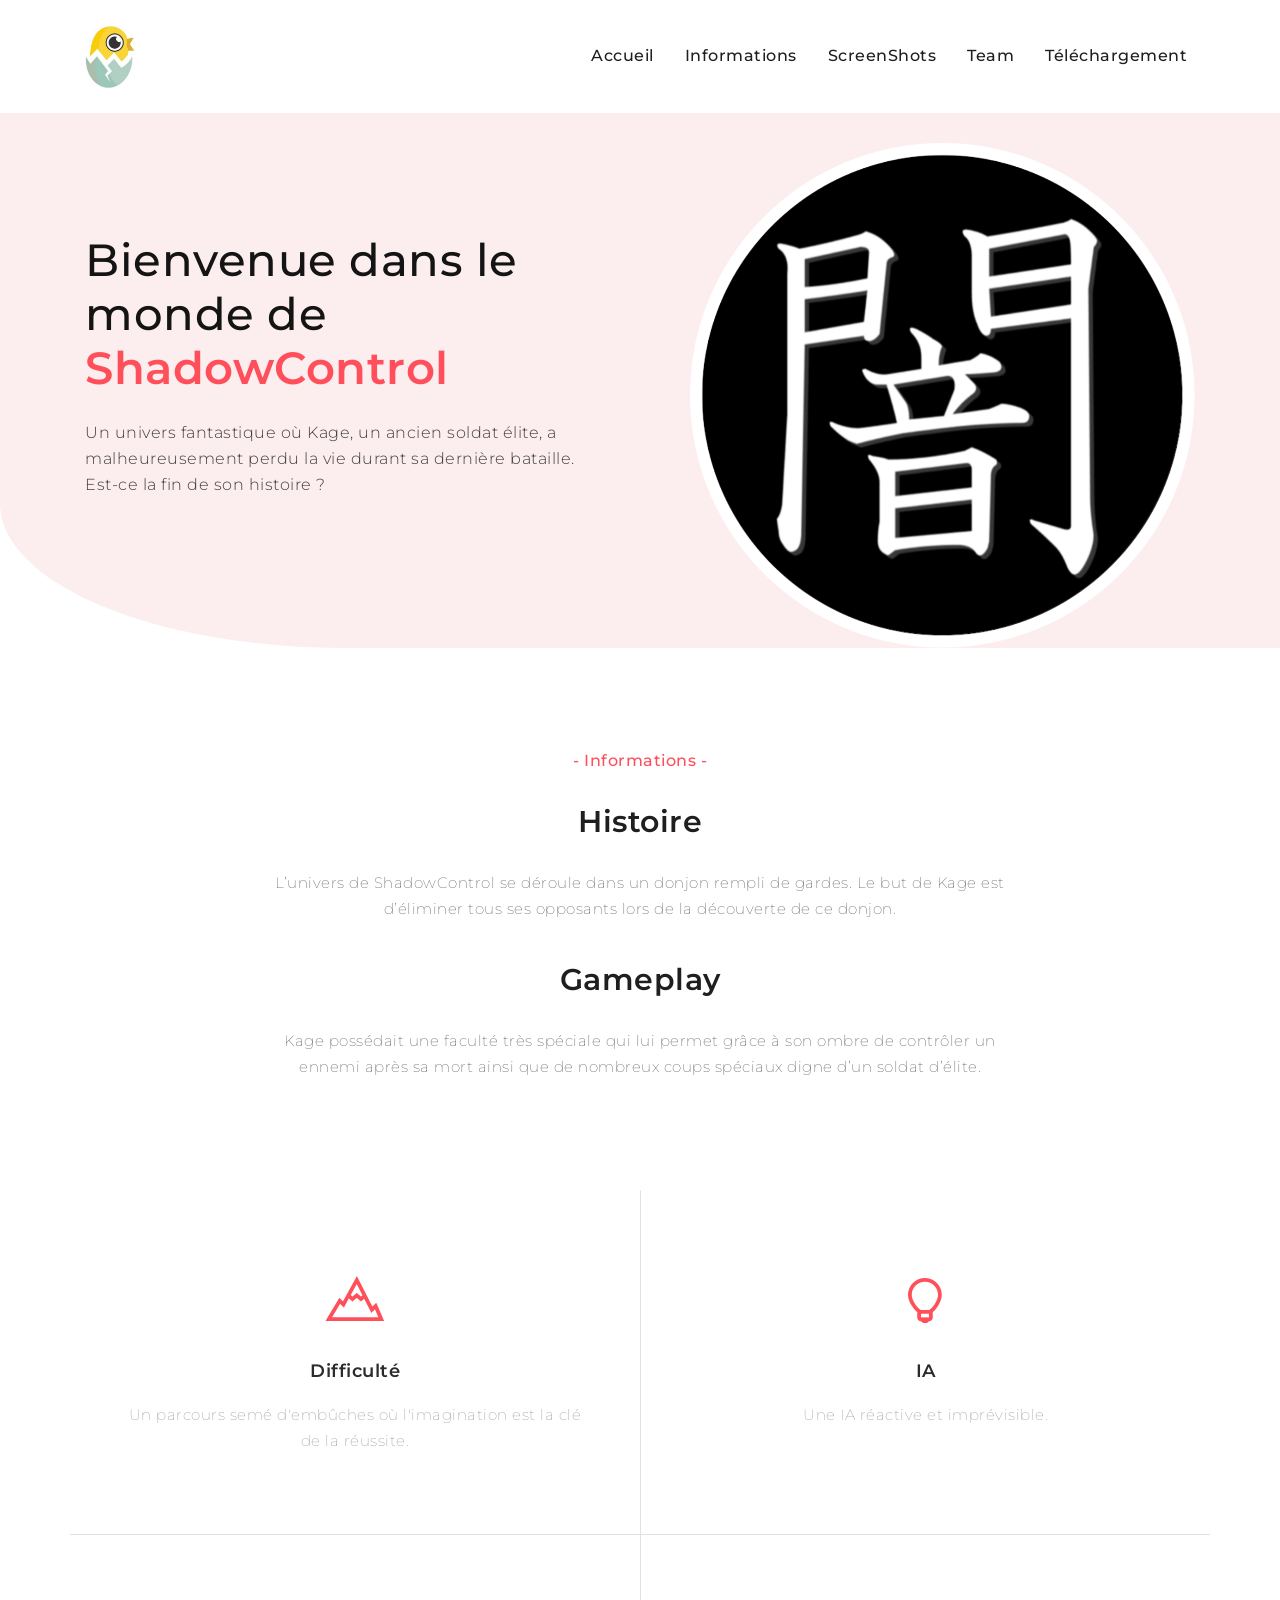
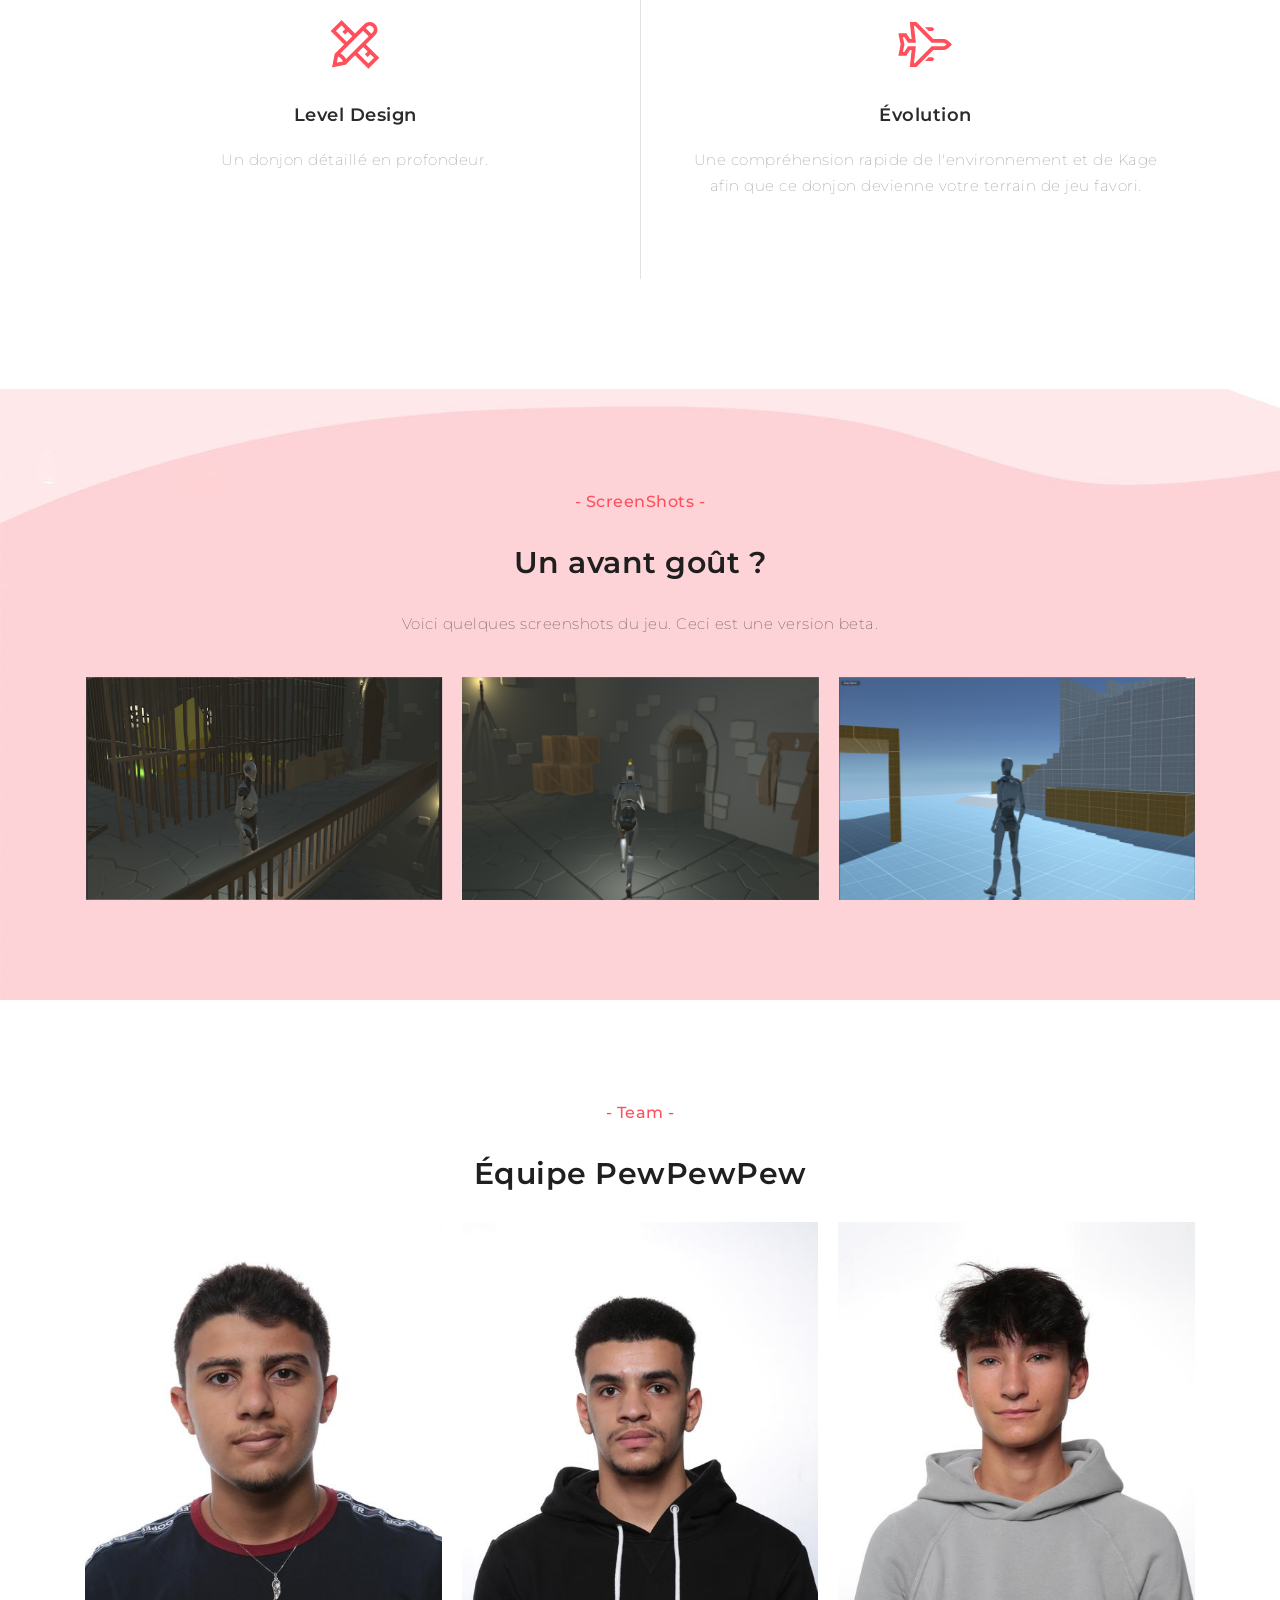
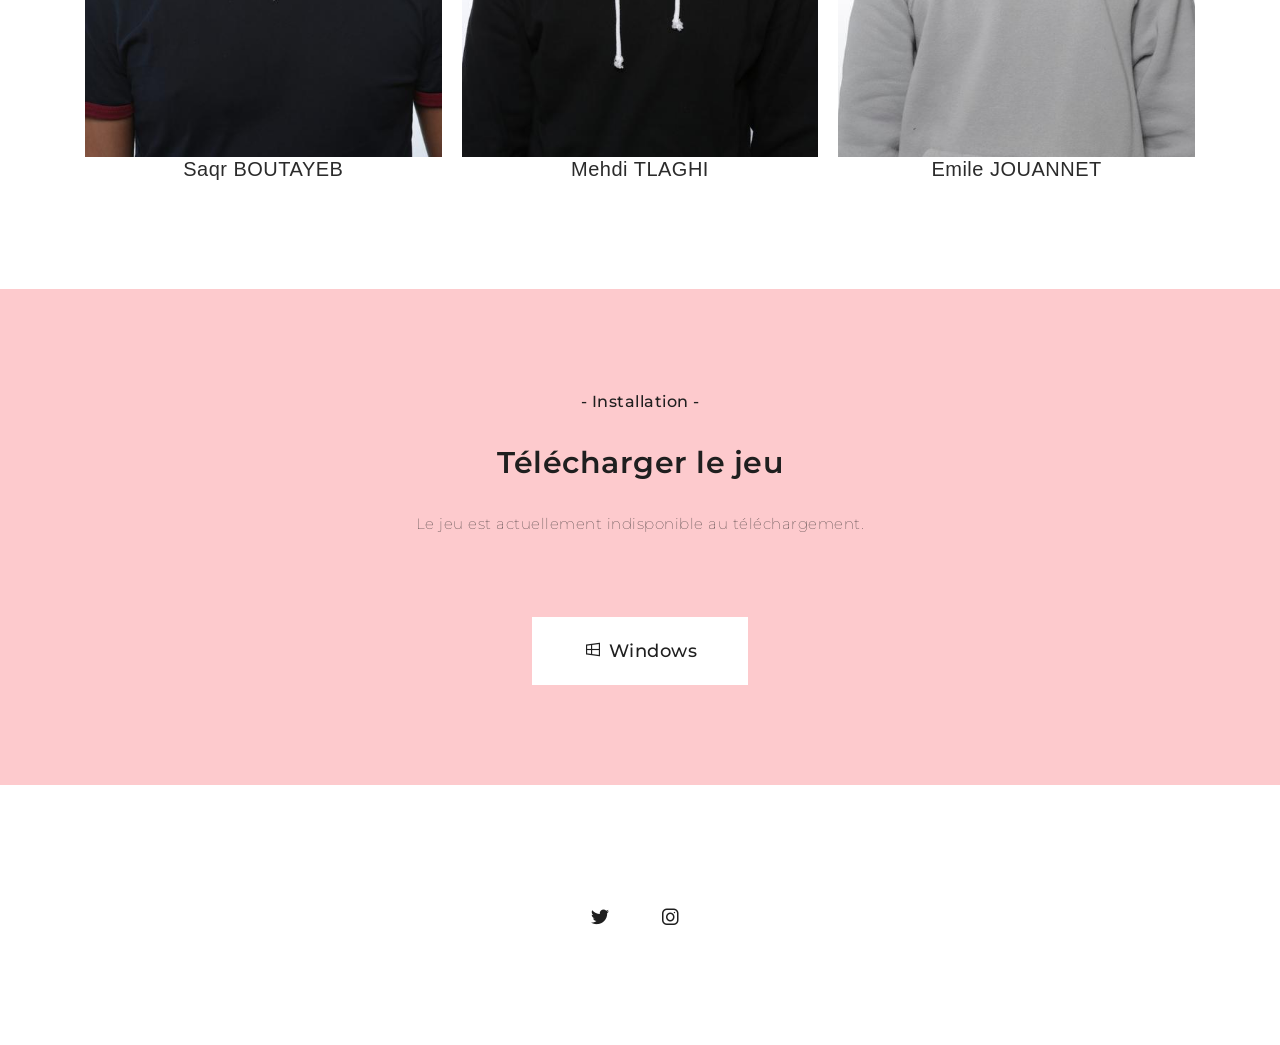
==== index.html @ 3d2002f4 "website" ====
<!DOCTYPE html>
<html lang="en">
<head>
    <!-- Meta Tags -->
    <meta charset="utf-8">
    <meta content="width=device-width, initial-scale=1, shrink-to-fit=no" name="viewport">
    <!-- Author -->
    <meta name="author" content="SM">
    <!-- description -->
    <meta name="description" content="ShadowControl">
    <!-- keywords -->
    <meta name="keywords" content="ShadowControl">
    <!-- Page Title -->
    <title>ShadowControl</title>
    <!-- Favicon -->
    <link rel="icon" href="vapp-landing/img/favicon.ico">
    <!--css links-->
    <link rel="stylesheet" href="vendor/css/bundle.min.css">
    <link rel="stylesheet" href="vendor/css/wow.css">
    <link rel="stylesheet" href="vendor/css/owl.carousel.min.css">
    <link rel="stylesheet" href="vapp-landing/css/line-awesome.min.css">
    <link rel="stylesheet" href="vapp-landing/css/style.css">
</head>
<body data-spy="scroll" data-target=".navbar" data-offset="90">

<!--loader sec start-->
<div class="loader">
    <div class="box">
        <div class="loader-07"></div>
    </div>
</div>
<!--loader sec end-->


<!--header sec start-->
<header class="head-sec">
    <div class="container">
    <div class="top-navigation">
        <nav class="navbar navbar-expand-lg nav-up">
            <a class="navbar-brand"><img src="vapp-landing/img/logo.png" width="50" height="60" alt="logo"/></a>

            <div class="collapse navbar-collapse d-none d-lg-block" id="navbarNav">
                <ul class="navbar-nav horizontal-nav ml-auto">
                    <li class="nav-item">
                        <a class="nav-link scroll" href="#banner-sec">Accueil</a>
                    </li>
                    <li class="nav-item">
                        <a class="nav-link scroll" href="#services-sec">Informations</a>
                    </li>
                    <li class="nav-item">
                        <a class="nav-link scroll" href="#app-clips">ScreenShots</a>
                    </li>
                    <li class="nav-item">
                        <a class="nav-link scroll" href="#app-team">Team</a>
                    </li>
                    <li class="nav-item">
                        <a class="nav-link scroll" href="#get-app-sec">Téléchargement</a>
                    </li>
                </ul>
            </div>

            <div class="navigation-toggle ml-auto d-block d-lg-none">
                <ul class="slider-social toggle-btn" id="toggle-btn">
                    <li class="animated-wrap">
                        <a class="animated-element" href="javascript:void(0);">
                            <span></span>
                            <span></span>
                            <span></span>
                        </a>
                    </li>
                </ul>
            </div>
        </nav>

    </div>
    <div class="broad">
        <div class="close-nav">
            <i class="las la-times"></i>
        </div>
        <nav class="navbar navbar-light">

            <ul class="navbar-nav">
                <li class="nav-item">
                    <a class="nav-link scroll" href="#banner-sec"><i class="las la-angle-double-right"></i> Accueil</a>
                </li>
                <li class="nav-item">
                    <a class="nav-link scroll" href="#services-sec"><i class="las la-angle-double-right"></i> Informations</a>
                </li>
                <li class="nav-item">
                    <a class="nav-link scroll" href="#app-clips"><i class="las la-angle-double-right"></i> ScreenShots</a>
                </li>
                <li class="nav-item">
                    <a class="nav-link scroll" href="#app-team"><i class="las la-angle-double-right"></i> Team</a>
                </li>
                <li class="nav-item">
                    <a class="nav-link scroll" href="#get-app-sec"><i class="las la-angle-double-right"></i> Téléchargement</a>
                </li>
            </ul>
        </nav>
    </div>
    </div>
</header>
<!--header sec end-->

<!--Banner sec Start-->
<section class="banner-sec" id="banner-sec">
    <div class="container">
        <div class="row no-gutters">
            <div class="col-12 col-lg-6 banner-details text-center text-lg-left">
                <div class="banner-inner-content">
                    <h4 class="banner-heading">Bienvenue dans le monde de <span>ShadowControl</span></h4>
                    <p class="banner-text">Un univers fantastique où Kage, un ancien soldat élite, a malheureusement perdu la vie durant sa dernière bataille. Est-ce la fin de son histoire ? </p>
                    <!-- <a href="#" class="btn banner-btn">Learn</a> -->
                </div>
            </div>
            <div class="col-12 col-lg-6 banner-img">
                <img src="vapp-landing/img/slider-img1.jpg">
            </div>
        </div>
    </div>
</section>
<!--Banner sec end-->

<!--Services content start-->
<div id="services-sec" class="services-sec">
    <div class="container">
        <div class="row services-details text-center">
            <div class="col-12 col-md-10 col-lg-8 offset-md-1 offset-lg-2" >
                <p class="sub-heading text-center">- Informations -</p>
                <h3 class="heading text-center">Histoire</h3>
                <p class="detail-text text-center">L’univers de ShadowControl se déroule dans un donjon rempli de gardes. Le but de Kage est d’éliminer tous ses opposants lors de la découverte de ce donjon.</p>
                <h3 class="heading text-center">Gameplay</h3>
                <p class="detail-text text-center">Kage possédait une faculté très spéciale qui lui permet grâce à son ombre de contrôler un ennemi après sa mort ainsi que de nombreux coups spéciaux digne d’un soldat d’élite.</p>
            </div>
        </div>
        <div class="row our-services">
            <div class="col-12 col-md-6 s-cards">
                <div class="service-card text-center wow fadeInLeft" data-wow-duration="1s">
                        <div class="image-holder">
                            <i class="las la-mountain"></i>
                        </div>
                        <h3 class="service-card-heading">Difficulté</h3>
                        <p class="service-card-detail">
                            Un parcours semé d'embûches où l'imagination est la clé de la réussite.
                        </p>
                    </a>
                </div>

            </div>
            <div class="col-12 col-md-6 s-cards">
                <div class="service-card text-center wow fadeInRight" data-wow-duration="1s">
                        <div class="image-holder">
                            <i class="las la-lightbulb"></i>
                        </div>
                        <h3 class="service-card-heading">IA</h3>
                        <p class="service-card-detail">
                            Une IA réactive et imprévisible.
                        </p>
                    </a>
                </div>
            </div>
            <div class="col-12 col-md-6 s-cards">
                <div class="service-card text-center wow fadeInLeft" data-wow-duration="1s">
                        <div class="image-holder">
                            <i class="las la-pencil-ruler"></i>
                        </div>
                        <h3 class="service-card-heading">Level Design</h3>
                        <p class="service-card-detail">
                            Un donjon détaillé en profondeur. 
                        </p>
                    </a>
                </div>
            </div>
            <div class="col-12 col-md-6 s-cards">
                <div class="service-card text-center wow fadeInRight" data-wow-duration="1s">
                        <div class="image-holder">
                            <i class="las la-fighter-jet"></i>
                        </div>
                        <h3 class="service-card-heading">Évolution</h3>
                        <p class="service-card-detail">
                            Une compréhension rapide de l'environnement et de Kage afin que ce donjon devienne votre terrain de jeu favori.
                        </p>
                    </a>
                </div>
            </div>
        </div>
    </div>
</div>
<!--Services content end-->

<!--Screen content end-->
<section class="app-clips" id="app-clips" style="background: url('vapp-landing/img/img2.jpg')">
    <div class="container">
        <div class="row">
            <div class="col-12 col-md-10 col-lg-8 offset-md-1 offset-lg-2 app-clips-details" >
                <p class="sub-heading text-center">- ScreenShots -</p>
                <h3 class="heading text-center">Un avant goût ?</h3>
                <p class="detail-text text-center">Voici quelques screenshots du jeu. Ceci est une version beta.</p>
            </div>
        </div>
        <div class="app-clips-slider owl-carousel owl-theme">
            <div class="item">
                <img src="vapp-landing/img/screenshot01.png" height="100px" width="42px">
            </div>
            <div class="item">
                <img src="vapp-landing/img/screenshot02.png">
            </div>
            <div class="item">
                <img src="vapp-landing/img/screenshot03.png">
            </div>
            <div class="item">
                <img src="vapp-landing/img/screenshot04.png">
            </div>
            <div class="item">
                <img src="vapp-landing/img/screenshot05.png">
            </div>
            <div class="item">
                <img src="vapp-landing/img/screenshot06.png">
            </div>
        </div>
    </div>
</section>
<!--Screen content end-->

<!--Screen content end-->
<section class="app-clips" id="app-team">
    <div class="overlay"></div>
    <div class="container">
        <div class="row">
            <div class="col-12 col-md-10 col-lg-8 offset-md-1 offset-lg-2 app-clips-details" >
                <p class="sub-heading text-center">- Team -</p>
                <h3 class="heading text-center">Équipe PewPewPew</h3>
                <!-- <p class="detail-text text-center">Lorem ipsum dolor sit amet, consectetur adipiscing elit. Ut posuere nisi est, sed ullamcorper nibh volutpat at. In rutrum, metus ut posuere gravida, tellus lacus faucibus lectus, sed cursused eros ligula non odio. Suspendisse volutpat sagittis sapien. Curabitur quis malesuada ipsum.</p> -->
            </div>
        </div>
        <div class="app-clips-slider-team owl-carousel owl-theme">
            <div class="item">
                <img src="vapp-landing/img/screen1.jpg">
                <h5 class="heading text-center">Saqr BOUTAYEB</h5>
            </div>
            <div class="item">
                <img src="vapp-landing/img/screen2.jpg">
                <h5 class="heading text-center">Mehdi TLAGHI</h5>
            </div>
            <div class="item">
                <img src="vapp-landing/img/screen3.jpg">
                <h5 class="heading text-center">Emile JOUANNET</h5>
            </div>
            <div class="item">
                <img src="vapp-landing/img/screen4.jpg">
                <h5 class="heading text-center">Ilies BOUHADDOU</h5>
            </div>
        </div>
    </div>
</section>
<!--Screen content end-->


<!--Get App Banner Start-->
<section id="get-app-sec" class="get-app-sec">
    <div class="overlay"></div>
    <div class="container">
        <div class="row">
            <div class="col-12 col-md-10 col-lg-8 offset-md-1 offset-lg-2 get-app-details text-center" >
                <p class="sub-heading text-center">- Installation -</p>
                <h3 class="heading text-center">Télécharger le jeu</h3>
                <p class="detail-text text-center">Le jeu est actuellement indisponible au téléchargement.</p>
                <a href="#" class="get-app-btn"><i class="lab la-windows"></i>Windows</a>
            </div>
        </div>
    </div>
</section>
<!---Get App Banner Start End-->

<!--footer sec start-->
<footer class="footer-sec" id="footer-sec">
    <div class="container">
        <div class="row">
            <div class="col-12 d-flex justify-content-center">
                <div class="footer-icons d-flex">
                    <!-- <a href="javascript:void(0)" class="wow fadeInUp"><i class="lab la-facebook-f"></i> </a> -->
                    <a href="https://twitter.com/ContolShadow" class="wow fadeInDown"><i class="lab la-twitter"></i> </a>
                    <!-- <a href="javascript:void(0)" class="wow fadeInUp"><i class="lab la-google"></i> </a> -->
                    <!-- <a href="javascript:void(0)" class="wow fadeInDown"><i class="lab la-linkedin-in"></i> </a> -->
                    <a href="https://instagram.com/shadow__control?igshid=YmMyMTA2M2Y=" class="wow fadeInUp"><i class="lab la-instagram"></i> </a>
                    <!-- <a href="javascript:void(0)" class="wow fadeInDown"><i class="las la-envelope"></i> </a> -->
                </div>
            </div>
        </div>
    </div>
</footer>
<!--footer sec end-->


<script src="vendor/js/bundle.min.js"></script>
<script src="vendor/js/owl.carousel.min.js"></script>
<script src="vendor/js/wow.min.js"></script>
<script src="vendor/js/parallaxie.min.js"></script>
<!--counter js links-->
<script src="vapp-landing/js/script.js"></script>
</body>
</html>
---- vapp-landing/css/line-awesome.min.css ----
.la,.lab,.lad,.lal,.lar,.las{-moz-osx-font-smoothing:grayscale;-webkit-font-smoothing:antialiased;display:inline-block;font-style:normal;font-variant:normal;text-rendering:auto;line-height:1}.la-lg{font-size:1.33333em;line-height:.75em;vertical-align:-.0667em}.la-xs{font-size:.75em}.la-sm{font-size:.875em}.la-1x{font-size:1em}.la-2x{font-size:2em}.la-3x{font-size:3em}.la-4x{font-size:4em}.la-5x{font-size:5em}.la-6x{font-size:6em}.la-7x{font-size:7em}.la-8x{font-size:8em}.la-9x{font-size:9em}.la-10x{font-size:10em}.la-fw{text-align:center;width:1.25em}.la-ul{list-style-type:none;margin-left:2.5em;padding-left:0}.la-ul>li{position:relative}.la-li{left:-2em;position:absolute;text-align:center;width:2em;line-height:inherit}.la-border{border:solid .08em #eee;border-radius:.1em;padding:.2em .25em .15em}.la-pull-left{float:left}.la-pull-right{float:right}.la.la-pull-left,.lab.la-pull-left,.lal.la-pull-left,.lar.la-pull-left,.las.la-pull-left{margin-right:.3em}.la.la-pull-right,.lab.la-pull-right,.lal.la-pull-right,.lar.la-pull-right,.las.la-pull-right{margin-left:.3em}.la-spin{-webkit-animation:la-spin 2s infinite linear;animation:la-spin 2s infinite linear}.la-pulse{-webkit-animation:la-spin 1s infinite steps(8);animation:la-spin 1s infinite steps(8)}@-webkit-keyframes la-spin{0%{-webkit-transform:rotate(0);transform:rotate(0)}100%{-webkit-transform:rotate(360deg);transform:rotate(360deg)}}@keyframes la-spin{0%{-webkit-transform:rotate(0);transform:rotate(0)}100%{-webkit-transform:rotate(360deg);transform:rotate(360deg)}}.la-rotate-90{-webkit-transform:rotate(90deg);transform:rotate(90deg)}.la-rotate-180{-webkit-transform:rotate(180deg);transform:rotate(180deg)}.la-rotate-270{-webkit-transform:rotate(270deg);transform:rotate(270deg)}.la-flip-horizontal{-webkit-transform:scale(-1,1);transform:scale(-1,1)}.la-flip-vertical{-webkit-transform:scale(1,-1);transform:scale(1,-1)}.la-flip-both,.la-flip-horizontal.la-flip-vertical{-webkit-transform:scale(-1,-1);transform:scale(-1,-1)}:root .la-flip-both,:root .la-flip-horizontal,:root .la-flip-vertical,:root .la-rotate-180,:root .la-rotate-270,:root .la-rotate-90{-webkit-filter:none;filter:none}.la-stack{display:inline-block;height:2em;line-height:2em;position:relative;vertical-align:middle;width:2.5em}.la-stack-1x,.la-stack-2x{left:0;position:absolute;text-align:center;width:100%}.la-stack-1x{line-height:inherit}.la-stack-2x{font-size:2em}.la-inverse{color:#fff}.la-500px:before{content:"\f26e"}.la-accessible-icon:before{content:"\f368"}.la-accusoft:before{content:"\f369"}.la-acquisitions-incorporated:before{content:"\f6af"}.la-ad:before{content:"\f641"}.la-address-book:before{content:"\f2b9"}.la-address-card:before{content:"\f2bb"}.la-adjust:before{content:"\f042"}.la-adn:before{content:"\f170"}.la-adobe:before{content:"\f778"}.la-adversal:before{content:"\f36a"}.la-affiliatetheme:before{content:"\f36b"}.la-air-freshener:before{content:"\f5d0"}.la-airbnb:before{content:"\f834"}.la-algolia:before{content:"\f36c"}.la-align-center:before{content:"\f037"}.la-align-justify:before{content:"\f039"}.la-align-left:before{content:"\f036"}.la-align-right:before{content:"\f038"}.la-alipay:before{content:"\f642"}.la-allergies:before{content:"\f461"}.la-amazon:before{content:"\f270"}.la-amazon-pay:before{content:"\f42c"}.la-ambulance:before{content:"\f0f9"}.la-american-sign-language-interpreting:before{content:"\f2a3"}.la-amilia:before{content:"\f36d"}.la-anchor:before{content:"\f13d"}.la-android:before{content:"\f17b"}.la-angellist:before{content:"\f209"}.la-angle-double-down:before{content:"\f103"}.la-angle-double-left:before{content:"\f100"}.la-angle-double-right:before{content:"\f101"}.la-angle-double-up:before{content:"\f102"}.la-angle-down:before{content:"\f107"}.la-angle-left:before{content:"\f104"}.la-angle-right:before{content:"\f105"}.la-angle-up:before{content:"\f106"}.la-angry:before{content:"\f556"}.la-angrycreative:before{content:"\f36e"}.la-angular:before{content:"\f420"}.la-ankh:before{content:"\f644"}.la-app-store:before{content:"\f36f"}.la-app-store-ios:before{content:"\f370"}.la-apper:before{content:"\f371"}.la-apple:before{content:"\f179"}.la-apple-alt:before{content:"\f5d1"}.la-apple-pay:before{content:"\f415"}.la-archive:before{content:"\f187"}.la-archway:before{content:"\f557"}.la-arrow-alt-circle-down:before{content:"\f358"}.la-arrow-alt-circle-left:before{content:"\f359"}.la-arrow-alt-circle-right:before{content:"\f35a"}.la-arrow-alt-circle-up:before{content:"\f35b"}.la-arrow-circle-down:before{content:"\f0ab"}.la-arrow-circle-left:before{content:"\f0a8"}.la-arrow-circle-right:before{content:"\f0a9"}.la-arrow-circle-up:before{content:"\f0aa"}.la-arrow-down:before{content:"\f063"}.la-arrow-left:before{content:"\f060"}.la-arrow-right:before{content:"\f061"}.la-arrow-up:before{content:"\f062"}.la-arrows-alt:before{content:"\f0b2"}.la-arrows-alt-h:before{content:"\f337"}.la-arrows-alt-v:before{content:"\f338"}.la-artstation:before{content:"\f77a"}.la-assistive-listening-systems:before{content:"\f2a2"}.la-asterisk:before{content:"\f069"}.la-asymmetrik:before{content:"\f372"}.la-at:before{content:"\f1fa"}.la-atlas:before{content:"\f558"}.la-atlassian:before{content:"\f77b"}.la-atom:before{content:"\f5d2"}.la-audible:before{content:"\f373"}.la-audio-description:before{content:"\f29e"}.la-autoprefixer:before{content:"\f41c"}.la-avianex:before{content:"\f374"}.la-aviato:before{content:"\f421"}.la-award:before{content:"\f559"}.la-aws:before{content:"\f375"}.la-baby:before{content:"\f77c"}.la-baby-carriage:before{content:"\f77d"}.la-backspace:before{content:"\f55a"}.la-backward:before{content:"\f04a"}.la-bacon:before{content:"\f7e5"}.la-balance-scale:before{content:"\f24e"}.la-balance-scale-left:before{content:"\f515"}.la-balance-scale-right:before{content:"\f516"}.la-ban:before{content:"\f05e"}.la-band-aid:before{content:"\f462"}.la-bandcamp:before{content:"\f2d5"}.la-barcode:before{content:"\f02a"}.la-bars:before{content:"\f0c9"}.la-baseball-ball:before{content:"\f433"}.la-basketball-ball:before{content:"\f434"}.la-bath:before{content:"\f2cd"}.la-battery-empty:before{content:"\f244"}.la-battery-full:before{content:"\f240"}.la-battery-half:before{content:"\f242"}.la-battery-quarter:before{content:"\f243"}.la-battery-three-quarters:before{content:"\f241"}.la-battle-net:before{content:"\f835"}.la-bed:before{content:"\f236"}.la-beer:before{content:"\f0fc"}.la-behance:before{content:"\f1b4"}.la-behance-square:before{content:"\f1b5"}.la-bell:before{content:"\f0f3"}.la-bell-slash:before{content:"\f1f6"}.la-bezier-curve:before{content:"\f55b"}.la-bible:before{content:"\f647"}.la-bicycle:before{content:"\f206"}.la-biking:before{content:"\f84a"}.la-bimobject:before{content:"\f378"}.la-binoculars:before{content:"\f1e5"}.la-biohazard:before{content:"\f780"}.la-birthday-cake:before{content:"\f1fd"}.la-bitbucket:before{content:"\f171"}.la-bitcoin:before{content:"\f379"}.la-bity:before{content:"\f37a"}.la-black-tie:before{content:"\f27e"}.la-blackberry:before{content:"\f37b"}.la-blender:before{content:"\f517"}.la-blender-phone:before{content:"\f6b6"}.la-blind:before{content:"\f29d"}.la-blog:before{content:"\f781"}.la-blogger:before{content:"\f37c"}.la-blogger-b:before{content:"\f37d"}.la-bluetooth:before{content:"\f293"}.la-bluetooth-b:before{content:"\f294"}.la-bold:before{content:"\f032"}.la-bolt:before{content:"\f0e7"}.la-bomb:before{content:"\f1e2"}.la-bone:before{content:"\f5d7"}.la-bong:before{content:"\f55c"}.la-book:before{content:"\f02d"}.la-book-dead:before{content:"\f6b7"}.la-book-medical:before{content:"\f7e6"}.la-book-open:before{content:"\f518"}.la-book-reader:before{content:"\f5da"}.la-bookmark:before{content:"\f02e"}.la-bootstrap:before{content:"\f836"}.la-border-all:before{content:"\f84c"}.la-border-none:before{content:"\f850"}.la-border-style:before{content:"\f853"}.la-bowling-ball:before{content:"\f436"}.la-box:before{content:"\f466"}.la-box-open:before{content:"\f49e"}.la-boxes:before{content:"\f468"}.la-braille:before{content:"\f2a1"}.la-brain:before{content:"\f5dc"}.la-bread-slice:before{content:"\f7ec"}.la-briefcase:before{content:"\f0b1"}.la-briefcase-medical:before{content:"\f469"}.la-broadcast-tower:before{content:"\f519"}.la-broom:before{content:"\f51a"}.la-brush:before{content:"\f55d"}.la-btc:before{content:"\f15a"}.la-buffer:before{content:"\f837"}.la-bug:before{content:"\f188"}.la-building:before{content:"\f1ad"}.la-bullhorn:before{content:"\f0a1"}.la-bullseye:before{content:"\f140"}.la-burn:before{content:"\f46a"}.la-buromobelexperte:before{content:"\f37f"}.la-bus:before{content:"\f207"}.la-bus-alt:before{content:"\f55e"}.la-business-time:before{content:"\f64a"}.la-buy-n-large:before{content:"\f8a6"}.la-buysellads:before{content:"\f20d"}.la-calculator:before{content:"\f1ec"}.la-calendar:before{content:"\f133"}.la-calendar-alt:before{content:"\f073"}.la-calendar-check:before{content:"\f274"}.la-calendar-day:before{content:"\f783"}.la-calendar-minus:before{content:"\f272"}.la-calendar-plus:before{content:"\f271"}.la-calendar-times:before{content:"\f273"}.la-calendar-week:before{content:"\f784"}.la-camera:before{content:"\f030"}.la-camera-retro:before{content:"\f083"}.la-campground:before{content:"\f6bb"}.la-canadian-maple-leaf:before{content:"\f785"}.la-candy-cane:before{content:"\f786"}.la-cannabis:before{content:"\f55f"}.la-capsules:before{content:"\f46b"}.la-car:before{content:"\f1b9"}.la-car-alt:before{content:"\f5de"}.la-car-battery:before{content:"\f5df"}.la-car-crash:before{content:"\f5e1"}.la-car-side:before{content:"\f5e4"}.la-caret-down:before{content:"\f0d7"}.la-caret-left:before{content:"\f0d9"}.la-caret-right:before{content:"\f0da"}.la-caret-square-down:before{content:"\f150"}.la-caret-square-left:before{content:"\f191"}.la-caret-square-right:before{content:"\f152"}.la-caret-square-up:before{content:"\f151"}.la-caret-up:before{content:"\f0d8"}.la-carrot:before{content:"\f787"}.la-cart-arrow-down:before{content:"\f218"}.la-cart-plus:before{content:"\f217"}.la-cash-register:before{content:"\f788"}.la-cat:before{content:"\f6be"}.la-cc-amazon-pay:before{content:"\f42d"}.la-cc-amex:before{content:"\f1f3"}.la-cc-apple-pay:before{content:"\f416"}.la-cc-diners-club:before{content:"\f24c"}.la-cc-discover:before{content:"\f1f2"}.la-cc-jcb:before{content:"\f24b"}.la-cc-mastercard:before{content:"\f1f1"}.la-cc-paypal:before{content:"\f1f4"}.la-cc-stripe:before{content:"\f1f5"}.la-cc-visa:before{content:"\f1f0"}.la-centercode:before{content:"\f380"}.la-centos:before{content:"\f789"}.la-certificate:before{content:"\f0a3"}.la-chair:before{content:"\f6c0"}.la-chalkboard:before{content:"\f51b"}.la-chalkboard-teacher:before{content:"\f51c"}.la-charging-station:before{content:"\f5e7"}.la-chart-area:before{content:"\f1fe"}.la-chart-bar:before{content:"\f080"}.la-chart-line:before{content:"\f201"}.la-chart-pie:before{content:"\f200"}.la-check:before{content:"\f00c"}.la-check-circle:before{content:"\f058"}.la-check-double:before{content:"\f560"}.la-check-square:before{content:"\f14a"}.la-cheese:before{content:"\f7ef"}.la-chess:before{content:"\f439"}.la-chess-bishop:before{content:"\f43a"}.la-chess-board:before{content:"\f43c"}.la-chess-king:before{content:"\f43f"}.la-chess-knight:before{content:"\f441"}.la-chess-pawn:before{content:"\f443"}.la-chess-queen:before{content:"\f445"}.la-chess-rook:before{content:"\f447"}.la-chevron-circle-down:before{content:"\f13a"}.la-chevron-circle-left:before{content:"\f137"}.la-chevron-circle-right:before{content:"\f138"}.la-chevron-circle-up:before{content:"\f139"}.la-chevron-down:before{content:"\f078"}.la-chevron-left:before{content:"\f053"}.la-chevron-right:before{content:"\f054"}.la-chevron-up:before{content:"\f077"}.la-child:before{content:"\f1ae"}.la-chrome:before{content:"\f268"}.la-chromecast:before{content:"\f838"}.la-church:before{content:"\f51d"}.la-circle:before{content:"\f111"}.la-circle-notch:before{content:"\f1ce"}.la-city:before{content:"\f64f"}.la-clinic-medical:before{content:"\f7f2"}.la-clipboard:before{content:"\f328"}.la-clipboard-check:before{content:"\f46c"}.la-clipboard-list:before{content:"\f46d"}.la-clock:before{content:"\f017"}.la-clone:before{content:"\f24d"}.la-closed-captioning:before{content:"\f20a"}.la-cloud:before{content:"\f0c2"}.la-cloud-download-alt:before{content:"\f381"}.la-cloud-meatball:before{content:"\f73b"}.la-cloud-moon:before{content:"\f6c3"}.la-cloud-moon-rain:before{content:"\f73c"}.la-cloud-rain:before{content:"\f73d"}.la-cloud-showers-heavy:before{content:"\f740"}.la-cloud-sun:before{content:"\f6c4"}.la-cloud-sun-rain:before{content:"\f743"}.la-cloud-upload-alt:before{content:"\f382"}.la-cloudscale:before{content:"\f383"}.la-cloudsmith:before{content:"\f384"}.la-cloudversify:before{content:"\f385"}.la-cocktail:before{content:"\f561"}.la-code:before{content:"\f121"}.la-code-branch:before{content:"\f126"}.la-codepen:before{content:"\f1cb"}.la-codiepie:before{content:"\f284"}.la-coffee:before{content:"\f0f4"}.la-cog:before{content:"\f013"}.la-cogs:before{content:"\f085"}.la-coins:before{content:"\f51e"}.la-columns:before{content:"\f0db"}.la-comment:before{content:"\f075"}.la-comment-alt:before{content:"\f27a"}.la-comment-dollar:before{content:"\f651"}.la-comment-dots:before{content:"\f4ad"}.la-comment-medical:before{content:"\f7f5"}.la-comment-slash:before{content:"\f4b3"}.la-comments:before{content:"\f086"}.la-comments-dollar:before{content:"\f653"}.la-compact-disc:before{content:"\f51f"}.la-compass:before{content:"\f14e"}.la-compress:before{content:"\f066"}.la-compress-arrows-alt:before{content:"\f78c"}.la-concierge-bell:before{content:"\f562"}.la-confluence:before{content:"\f78d"}.la-connectdevelop:before{content:"\f20e"}.la-contao:before{content:"\f26d"}.la-cookie:before{content:"\f563"}.la-cookie-bite:before{content:"\f564"}.la-copy:before{content:"\f0c5"}.la-copyright:before{content:"\f1f9"}.la-cotton-bureau:before{content:"\f89e"}.la-couch:before{content:"\f4b8"}.la-cpanel:before{content:"\f388"}.la-creative-commons:before{content:"\f25e"}.la-creative-commons-by:before{content:"\f4e7"}.la-creative-commons-nc:before{content:"\f4e8"}.la-creative-commons-nc-eu:before{content:"\f4e9"}.la-creative-commons-nc-jp:before{content:"\f4ea"}.la-creative-commons-nd:before{content:"\f4eb"}.la-creative-commons-pd:before{content:"\f4ec"}.la-creative-commons-pd-alt:before{content:"\f4ed"}.la-creative-commons-remix:before{content:"\f4ee"}.la-creative-commons-sa:before{content:"\f4ef"}.la-creative-commons-sampling:before{content:"\f4f0"}.la-creative-commons-sampling-plus:before{content:"\f4f1"}.la-creative-commons-share:before{content:"\f4f2"}.la-creative-commons-zero:before{content:"\f4f3"}.la-credit-card:before{content:"\f09d"}.la-critical-role:before{content:"\f6c9"}.la-crop:before{content:"\f125"}.la-crop-alt:before{content:"\f565"}.la-cross:before{content:"\f654"}.la-crosshairs:before{content:"\f05b"}.la-crow:before{content:"\f520"}.la-crown:before{content:"\f521"}.la-crutch:before{content:"\f7f7"}.la-css3:before{content:"\f13c"}.la-css3-alt:before{content:"\f38b"}.la-cube:before{content:"\f1b2"}.la-cubes:before{content:"\f1b3"}.la-cut:before{content:"\f0c4"}.la-cuttlefish:before{content:"\f38c"}.la-d-and-d:before{content:"\f38d"}.la-d-and-d-beyond:before{content:"\f6ca"}.la-dashcube:before{content:"\f210"}.la-database:before{content:"\f1c0"}.la-deaf:before{content:"\f2a4"}.la-delicious:before{content:"\f1a5"}.la-democrat:before{content:"\f747"}.la-deploydog:before{content:"\f38e"}.la-deskpro:before{content:"\f38f"}.la-desktop:before{content:"\f108"}.la-dev:before{content:"\f6cc"}.la-deviantart:before{content:"\f1bd"}.la-dharmachakra:before{content:"\f655"}.la-dhl:before{content:"\f790"}.la-diagnoses:before{content:"\f470"}.la-diaspora:before{content:"\f791"}.la-dice:before{content:"\f522"}.la-dice-d20:before{content:"\f6cf"}.la-dice-d6:before{content:"\f6d1"}.la-dice-five:before{content:"\f523"}.la-dice-four:before{content:"\f524"}.la-dice-one:before{content:"\f525"}.la-dice-six:before{content:"\f526"}.la-dice-three:before{content:"\f527"}.la-dice-two:before{content:"\f528"}.la-digg:before{content:"\f1a6"}.la-digital-ocean:before{content:"\f391"}.la-digital-tachograph:before{content:"\f566"}.la-directions:before{content:"\f5eb"}.la-discord:before{content:"\f392"}.la-discourse:before{content:"\f393"}.la-divide:before{content:"\f529"}.la-dizzy:before{content:"\f567"}.la-dna:before{content:"\f471"}.la-dochub:before{content:"\f394"}.la-docker:before{content:"\f395"}.la-dog:before{content:"\f6d3"}.la-dollar-sign:before{content:"\f155"}.la-dolly:before{content:"\f472"}.la-dolly-flatbed:before{content:"\f474"}.la-donate:before{content:"\f4b9"}.la-door-closed:before{content:"\f52a"}.la-door-open:before{content:"\f52b"}.la-dot-circle:before{content:"\f192"}.la-dove:before{content:"\f4ba"}.la-download:before{content:"\f019"}.la-draft2digital:before{content:"\f396"}.la-drafting-compass:before{content:"\f568"}.la-dragon:before{content:"\f6d5"}.la-draw-polygon:before{content:"\f5ee"}.la-dribbble:before{content:"\f17d"}.la-dribbble-square:before{content:"\f397"}.la-dropbox:before{content:"\f16b"}.la-drum:before{content:"\f569"}.la-drum-steelpan:before{content:"\f56a"}.la-drumstick-bite:before{content:"\f6d7"}.la-drupal:before{content:"\f1a9"}.la-dumbbell:before{content:"\f44b"}.la-dumpster:before{content:"\f793"}.la-dumpster-fire:before{content:"\f794"}.la-dungeon:before{content:"\f6d9"}.la-dyalog:before{content:"\f399"}.la-earlybirds:before{content:"\f39a"}.la-ebay:before{content:"\f4f4"}.la-edge:before{content:"\f282"}.la-edit:before{content:"\f044"}.la-egg:before{content:"\f7fb"}.la-eject:before{content:"\f052"}.la-elementor:before{content:"\f430"}.la-ellipsis-h:before{content:"\f141"}.la-ellipsis-v:before{content:"\f142"}.la-ello:before{content:"\f5f1"}.la-ember:before{content:"\f423"}.la-empire:before{content:"\f1d1"}.la-envelope:before{content:"\f0e0"}.la-envelope-open:before{content:"\f2b6"}.la-envelope-open-text:before{content:"\f658"}.la-envelope-square:before{content:"\f199"}.la-envira:before{content:"\f299"}.la-equals:before{content:"\f52c"}.la-eraser:before{content:"\f12d"}.la-erlang:before{content:"\f39d"}.la-ethereum:before{content:"\f42e"}.la-ethernet:before{content:"\f796"}.la-etsy:before{content:"\f2d7"}.la-euro-sign:before{content:"\f153"}.la-evernote:before{content:"\f839"}.la-exchange-alt:before{content:"\f362"}.la-exclamation:before{content:"\f12a"}.la-exclamation-circle:before{content:"\f06a"}.la-exclamation-triangle:before{content:"\f071"}.la-expand:before{content:"\f065"}.la-expand-arrows-alt:before{content:"\f31e"}.la-expeditedssl:before{content:"\f23e"}.la-external-link-alt:before{content:"\f35d"}.la-external-link-square-alt:before{content:"\f360"}.la-eye:before{content:"\f06e"}.la-eye-dropper:before{content:"\f1fb"}.la-eye-slash:before{content:"\f070"}.la-facebook:before{content:"\f09a"}.la-facebook-f:before{content:"\f39e"}.la-facebook-messenger:before{content:"\f39f"}.la-facebook-square:before{content:"\f082"}.la-fan:before{content:"\f863"}.la-fantasy-flight-games:before{content:"\f6dc"}.la-fast-backward:before{content:"\f049"}.la-fast-forward:before{content:"\f050"}.la-fax:before{content:"\f1ac"}.la-feather:before{content:"\f52d"}.la-feather-alt:before{content:"\f56b"}.la-fedex:before{content:"\f797"}.la-fedora:before{content:"\f798"}.la-female:before{content:"\f182"}.la-fighter-jet:before{content:"\f0fb"}.la-figma:before{content:"\f799"}.la-file:before{content:"\f15b"}.la-file-alt:before{content:"\f15c"}.la-file-archive:before{content:"\f1c6"}.la-file-audio:before{content:"\f1c7"}.la-file-code:before{content:"\f1c9"}.la-file-contract:before{content:"\f56c"}.la-file-csv:before{content:"\f6dd"}.la-file-download:before{content:"\f56d"}.la-file-excel:before{content:"\f1c3"}.la-file-export:before{content:"\f56e"}.la-file-image:before{content:"\f1c5"}.la-file-import:before{content:"\f56f"}.la-file-invoice:before{content:"\f570"}.la-file-invoice-dollar:before{content:"\f571"}.la-file-medical:before{content:"\f477"}.la-file-medical-alt:before{content:"\f478"}.la-file-pdf:before{content:"\f1c1"}.la-file-powerpoint:before{content:"\f1c4"}.la-file-prescription:before{content:"\f572"}.la-file-signature:before{content:"\f573"}.la-file-upload:before{content:"\f574"}.la-file-video:before{content:"\f1c8"}.la-file-word:before{content:"\f1c2"}.la-fill:before{content:"\f575"}.la-fill-drip:before{content:"\f576"}.la-film:before{content:"\f008"}.la-filter:before{content:"\f0b0"}.la-fingerprint:before{content:"\f577"}.la-fire:before{content:"\f06d"}.la-fire-alt:before{content:"\f7e4"}.la-fire-extinguisher:before{content:"\f134"}.la-firefox:before{content:"\f269"}.la-first-aid:before{content:"\f479"}.la-first-order:before{content:"\f2b0"}.la-first-order-alt:before{content:"\f50a"}.la-firstdraft:before{content:"\f3a1"}.la-fish:before{content:"\f578"}.la-fist-raised:before{content:"\f6de"}.la-flag:before{content:"\f024"}.la-flag-checkered:before{content:"\f11e"}.la-flag-usa:before{content:"\f74d"}.la-flask:before{content:"\f0c3"}.la-flickr:before{content:"\f16e"}.la-flipboard:before{content:"\f44d"}.la-flushed:before{content:"\f579"}.la-fly:before{content:"\f417"}.la-folder:before{content:"\f07b"}.la-folder-minus:before{content:"\f65d"}.la-folder-open:before{content:"\f07c"}.la-folder-plus:before{content:"\f65e"}.la-font:before{content:"\f031"}.la-font-awesome:before{content:"\f2b4"}.la-font-awesome-alt:before{content:"\f35c"}.la-font-awesome-flag:before{content:"\f425"}.la-font-awesome-logo-full:before{content:"\f4e6"}.la-fonticons:before{content:"\f280"}.la-fonticons-fi:before{content:"\f3a2"}.la-football-ball:before{content:"\f44e"}.la-fort-awesome:before{content:"\f286"}.la-fort-awesome-alt:before{content:"\f3a3"}.la-forumbee:before{content:"\f211"}.la-forward:before{content:"\f04e"}.la-foursquare:before{content:"\f180"}.la-free-code-camp:before{content:"\f2c5"}.la-freebsd:before{content:"\f3a4"}.la-frog:before{content:"\f52e"}.la-frown:before{content:"\f119"}.la-frown-open:before{content:"\f57a"}.la-fulcrum:before{content:"\f50b"}.la-funnel-dollar:before{content:"\f662"}.la-futbol:before{content:"\f1e3"}.la-galactic-republic:before{content:"\f50c"}.la-galactic-senate:before{content:"\f50d"}.la-gamepad:before{content:"\f11b"}.la-gas-pump:before{content:"\f52f"}.la-gavel:before{content:"\f0e3"}.la-gem:before{content:"\f3a5"}.la-genderless:before{content:"\f22d"}.la-get-pocket:before{content:"\f265"}.la-gg:before{content:"\f260"}.la-gg-circle:before{content:"\f261"}.la-ghost:before{content:"\f6e2"}.la-gift:before{content:"\f06b"}.la-gifts:before{content:"\f79c"}.la-git:before{content:"\f1d3"}.la-git-alt:before{content:"\f841"}.la-git-square:before{content:"\f1d2"}.la-github:before{content:"\f09b"}.la-github-alt:before{content:"\f113"}.la-github-square:before{content:"\f092"}.la-gitkraken:before{content:"\f3a6"}.la-gitlab:before{content:"\f296"}.la-gitter:before{content:"\f426"}.la-glass-cheers:before{content:"\f79f"}.la-glass-martini:before{content:"\f000"}.la-glass-martini-alt:before{content:"\f57b"}.la-glass-whiskey:before{content:"\f7a0"}.la-glasses:before{content:"\f530"}.la-glide:before{content:"\f2a5"}.la-glide-g:before{content:"\f2a6"}.la-globe:before{content:"\f0ac"}.la-globe-africa:before{content:"\f57c"}.la-globe-americas:before{content:"\f57d"}.la-globe-asia:before{content:"\f57e"}.la-globe-europe:before{content:"\f7a2"}.la-gofore:before{content:"\f3a7"}.la-golf-ball:before{content:"\f450"}.la-goodreads:before{content:"\f3a8"}.la-goodreads-g:before{content:"\f3a9"}.la-google:before{content:"\f1a0"}.la-google-drive:before{content:"\f3aa"}.la-google-play:before{content:"\f3ab"}.la-google-plus:before{content:"\f2b3"}.la-google-plus-g:before{content:"\f0d5"}.la-google-plus-square:before{content:"\f0d4"}.la-google-wallet:before{content:"\f1ee"}.la-gopuram:before{content:"\f664"}.la-graduation-cap:before{content:"\f19d"}.la-gratipay:before{content:"\f184"}.la-grav:before{content:"\f2d6"}.la-greater-than:before{content:"\f531"}.la-greater-than-equal:before{content:"\f532"}.la-grimace:before{content:"\f57f"}.la-grin:before{content:"\f580"}.la-grin-alt:before{content:"\f581"}.la-grin-beam:before{content:"\f582"}.la-grin-beam-sweat:before{content:"\f583"}.la-grin-hearts:before{content:"\f584"}.la-grin-squint:before{content:"\f585"}.la-grin-squint-tears:before{content:"\f586"}.la-grin-stars:before{content:"\f587"}.la-grin-tears:before{content:"\f588"}.la-grin-tongue:before{content:"\f589"}.la-grin-tongue-squint:before{content:"\f58a"}.la-grin-tongue-wink:before{content:"\f58b"}.la-grin-wink:before{content:"\f58c"}.la-grip-horizontal:before{content:"\f58d"}.la-grip-lines:before{content:"\f7a4"}.la-grip-lines-vertical:before{content:"\f7a5"}.la-grip-vertical:before{content:"\f58e"}.la-gripfire:before{content:"\f3ac"}.la-grunt:before{content:"\f3ad"}.la-guitar:before{content:"\f7a6"}.la-gulp:before{content:"\f3ae"}.la-h-square:before{content:"\f0fd"}.la-hacker-news:before{content:"\f1d4"}.la-hacker-news-square:before{content:"\f3af"}.la-hackerrank:before{content:"\f5f7"}.la-hamburger:before{content:"\f805"}.la-hammer:before{content:"\f6e3"}.la-hamsa:before{content:"\f665"}.la-hand-holding:before{content:"\f4bd"}.la-hand-holding-heart:before{content:"\f4be"}.la-hand-holding-usd:before{content:"\f4c0"}.la-hand-lizard:before{content:"\f258"}.la-hand-middle-finger:before{content:"\f806"}.la-hand-paper:before{content:"\f256"}.la-hand-peace:before{content:"\f25b"}.la-hand-point-down:before{content:"\f0a7"}.la-hand-point-left:before{content:"\f0a5"}.la-hand-point-right:before{content:"\f0a4"}.la-hand-point-up:before{content:"\f0a6"}.la-hand-pointer:before{content:"\f25a"}.la-hand-rock:before{content:"\f255"}.la-hand-scissors:before{content:"\f257"}.la-hand-spock:before{content:"\f259"}.la-hands:before{content:"\f4c2"}.la-hands-helping:before{content:"\f4c4"}.la-handshake:before{content:"\f2b5"}.la-hanukiah:before{content:"\f6e6"}.la-hard-hat:before{content:"\f807"}.la-hashtag:before{content:"\f292"}.la-hat-cowboy:before{content:"\f8c0"}.la-hat-cowboy-side:before{content:"\f8c1"}.la-hat-wizard:before{content:"\f6e8"}.la-haykal:before{content:"\f666"}.la-hdd:before{content:"\f0a0"}.la-heading:before{content:"\f1dc"}.la-headphones:before{content:"\f025"}.la-headphones-alt:before{content:"\f58f"}.la-headset:before{content:"\f590"}.la-heart:before{content:"\f004"}.la-heart-broken:before{content:"\f7a9"}.la-heartbeat:before{content:"\f21e"}.la-helicopter:before{content:"\f533"}.la-highlighter:before{content:"\f591"}.la-hiking:before{content:"\f6ec"}.la-hippo:before{content:"\f6ed"}.la-hips:before{content:"\f452"}.la-hire-a-helper:before{content:"\f3b0"}.la-history:before{content:"\f1da"}.la-hockey-puck:before{content:"\f453"}.la-holly-berry:before{content:"\f7aa"}.la-home:before{content:"\f015"}.la-hooli:before{content:"\f427"}.la-hornbill:before{content:"\f592"}.la-horse:before{content:"\f6f0"}.la-horse-head:before{content:"\f7ab"}.la-hospital:before{content:"\f0f8"}.la-hospital-alt:before{content:"\f47d"}.la-hospital-symbol:before{content:"\f47e"}.la-hot-tub:before{content:"\f593"}.la-hotdog:before{content:"\f80f"}.la-hotel:before{content:"\f594"}.la-hotjar:before{content:"\f3b1"}.la-hourglass:before{content:"\f254"}.la-hourglass-end:before{content:"\f253"}.la-hourglass-half:before{content:"\f252"}.la-hourglass-start:before{content:"\f251"}.la-house-damage:before{content:"\f6f1"}.la-houzz:before{content:"\f27c"}.la-hryvnia:before{content:"\f6f2"}.la-html5:before{content:"\f13b"}.la-hubspot:before{content:"\f3b2"}.la-i-cursor:before{content:"\f246"}.la-ice-cream:before{content:"\f810"}.la-icicles:before{content:"\f7ad"}.la-icons:before{content:"\f86d"}.la-id-badge:before{content:"\f2c1"}.la-id-card:before{content:"\f2c2"}.la-id-card-alt:before{content:"\f47f"}.la-igloo:before{content:"\f7ae"}.la-image:before{content:"\f03e"}.la-images:before{content:"\f302"}.la-imdb:before{content:"\f2d8"}.la-inbox:before{content:"\f01c"}.la-indent:before{content:"\f03c"}.la-industry:before{content:"\f275"}.la-infinity:before{content:"\f534"}.la-info:before{content:"\f129"}.la-info-circle:before{content:"\f05a"}.la-instagram:before{content:"\f16d"}.la-intercom:before{content:"\f7af"}.la-internet-explorer:before{content:"\f26b"}.la-invision:before{content:"\f7b0"}.la-ioxhost:before{content:"\f208"}.la-italic:before{content:"\f033"}.la-itch-io:before{content:"\f83a"}.la-itunes:before{content:"\f3b4"}.la-itunes-note:before{content:"\f3b5"}.la-java:before{content:"\f4e4"}.la-jedi:before{content:"\f669"}.la-jedi-order:before{content:"\f50e"}.la-jenkins:before{content:"\f3b6"}.la-jira:before{content:"\f7b1"}.la-joget:before{content:"\f3b7"}.la-joint:before{content:"\f595"}.la-joomla:before{content:"\f1aa"}.la-journal-whills:before{content:"\f66a"}.la-js:before{content:"\f3b8"}.la-js-square:before{content:"\f3b9"}.la-jsfiddle:before{content:"\f1cc"}.la-kaaba:before{content:"\f66b"}.la-kaggle:before{content:"\f5fa"}.la-key:before{content:"\f084"}.la-keybase:before{content:"\f4f5"}.la-keyboard:before{content:"\f11c"}.la-keycdn:before{content:"\f3ba"}.la-khanda:before{content:"\f66d"}.la-kickstarter:before{content:"\f3bb"}.la-kickstarter-k:before{content:"\f3bc"}.la-kiss:before{content:"\f596"}.la-kiss-beam:before{content:"\f597"}.la-kiss-wink-heart:before{content:"\f598"}.la-kiwi-bird:before{content:"\f535"}.la-korvue:before{content:"\f42f"}.la-landmark:before{content:"\f66f"}.la-language:before{content:"\f1ab"}.la-laptop:before{content:"\f109"}.la-laptop-code:before{content:"\f5fc"}.la-laptop-medical:before{content:"\f812"}.la-laravel:before{content:"\f3bd"}.la-lastfm:before{content:"\f202"}.la-lastfm-square:before{content:"\f203"}.la-laugh:before{content:"\f599"}.la-laugh-beam:before{content:"\f59a"}.la-laugh-squint:before{content:"\f59b"}.la-laugh-wink:before{content:"\f59c"}.la-layer-group:before{content:"\f5fd"}.la-leaf:before{content:"\f06c"}.la-leanpub:before{content:"\f212"}.la-lemon:before{content:"\f094"}.la-less:before{content:"\f41d"}.la-less-than:before{content:"\f536"}.la-less-than-equal:before{content:"\f537"}.la-level-down-alt:before{content:"\f3be"}.la-level-up-alt:before{content:"\f3bf"}.la-life-ring:before{content:"\f1cd"}.la-lightbulb:before{content:"\f0eb"}.la-line:before{content:"\f3c0"}.la-link:before{content:"\f0c1"}.la-linkedin:before{content:"\f08c"}.la-linkedin-in:before{content:"\f0e1"}.la-linode:before{content:"\f2b8"}.la-linux:before{content:"\f17c"}.la-lira-sign:before{content:"\f195"}.la-list:before{content:"\f03a"}.la-list-alt:before{content:"\f022"}.la-list-ol:before{content:"\f0cb"}.la-list-ul:before{content:"\f0ca"}.la-location-arrow:before{content:"\f124"}.la-lock:before{content:"\f023"}.la-lock-open:before{content:"\f3c1"}.la-long-arrow-alt-down:before{content:"\f309"}.la-long-arrow-alt-left:before{content:"\f30a"}.la-long-arrow-alt-right:before{content:"\f30b"}.la-long-arrow-alt-up:before{content:"\f30c"}.la-low-vision:before{content:"\f2a8"}.la-luggage-cart:before{content:"\f59d"}.la-lyft:before{content:"\f3c3"}.la-magento:before{content:"\f3c4"}.la-magic:before{content:"\f0d0"}.la-magnet:before{content:"\f076"}.la-mail-bulk:before{content:"\f674"}.la-mailchimp:before{content:"\f59e"}.la-male:before{content:"\f183"}.la-mandalorian:before{content:"\f50f"}.la-map:before{content:"\f279"}.la-map-marked:before{content:"\f59f"}.la-map-marked-alt:before{content:"\f5a0"}.la-map-marker:before{content:"\f041"}.la-map-marker-alt:before{content:"\f3c5"}.la-map-pin:before{content:"\f276"}.la-map-signs:before{content:"\f277"}.la-markdown:before{content:"\f60f"}.la-marker:before{content:"\f5a1"}.la-mars:before{content:"\f222"}.la-mars-double:before{content:"\f227"}.la-mars-stroke:before{content:"\f229"}.la-mars-stroke-h:before{content:"\f22b"}.la-mars-stroke-v:before{content:"\f22a"}.la-mask:before{content:"\f6fa"}.la-mastodon:before{content:"\f4f6"}.la-maxcdn:before{content:"\f136"}.la-mdb:before{content:"\f8ca"}.la-medal:before{content:"\f5a2"}.la-medapps:before{content:"\f3c6"}.la-medium:before{content:"\f23a"}.la-medium-m:before{content:"\f3c7"}.la-medkit:before{content:"\f0fa"}.la-medrt:before{content:"\f3c8"}.la-meetup:before{content:"\f2e0"}.la-megaport:before{content:"\f5a3"}.la-meh:before{content:"\f11a"}.la-meh-blank:before{content:"\f5a4"}.la-meh-rolling-eyes:before{content:"\f5a5"}.la-memory:before{content:"\f538"}.la-mendeley:before{content:"\f7b3"}.la-menorah:before{content:"\f676"}.la-mercury:before{content:"\f223"}.la-meteor:before{content:"\f753"}.la-microchip:before{content:"\f2db"}.la-microphone:before{content:"\f130"}.la-microphone-alt:before{content:"\f3c9"}.la-microphone-alt-slash:before{content:"\f539"}.la-microphone-slash:before{content:"\f131"}.la-microscope:before{content:"\f610"}.la-microsoft:before{content:"\f3ca"}.la-minus:before{content:"\f068"}.la-minus-circle:before{content:"\f056"}.la-minus-square:before{content:"\f146"}.la-mitten:before{content:"\f7b5"}.la-mix:before{content:"\f3cb"}.la-mixcloud:before{content:"\f289"}.la-mizuni:before{content:"\f3cc"}.la-mobile:before{content:"\f10b"}.la-mobile-alt:before{content:"\f3cd"}.la-modx:before{content:"\f285"}.la-monero:before{content:"\f3d0"}.la-money-bill:before{content:"\f0d6"}.la-money-bill-alt:before{content:"\f3d1"}.la-money-bill-wave:before{content:"\f53a"}.la-money-bill-wave-alt:before{content:"\f53b"}.la-money-check:before{content:"\f53c"}.la-money-check-alt:before{content:"\f53d"}.la-monument:before{content:"\f5a6"}.la-moon:before{content:"\f186"}.la-mortar-pestle:before{content:"\f5a7"}.la-mosque:before{content:"\f678"}.la-motorcycle:before{content:"\f21c"}.la-mountain:before{content:"\f6fc"}.la-mouse:before{content:"\f8cc"}.la-mouse-pointer:before{content:"\f245"}.la-mug-hot:before{content:"\f7b6"}.la-music:before{content:"\f001"}.la-napster:before{content:"\f3d2"}.la-neos:before{content:"\f612"}.la-network-wired:before{content:"\f6ff"}.la-neuter:before{content:"\f22c"}.la-newspaper:before{content:"\f1ea"}.la-nimblr:before{content:"\f5a8"}.la-node:before{content:"\f419"}.la-node-js:before{content:"\f3d3"}.la-not-equal:before{content:"\f53e"}.la-notes-medical:before{content:"\f481"}.la-npm:before{content:"\f3d4"}.la-ns8:before{content:"\f3d5"}.la-nutritionix:before{content:"\f3d6"}.la-object-group:before{content:"\f247"}.la-object-ungroup:before{content:"\f248"}.la-odnoklassniki:before{content:"\f263"}.la-odnoklassniki-square:before{content:"\f264"}.la-oil-can:before{content:"\f613"}.la-old-republic:before{content:"\f510"}.la-om:before{content:"\f679"}.la-opencart:before{content:"\f23d"}.la-openid:before{content:"\f19b"}.la-opera:before{content:"\f26a"}.la-optin-monster:before{content:"\f23c"}.la-orcid:before{content:"\f8d2"}.la-osi:before{content:"\f41a"}.la-otter:before{content:"\f700"}.la-outdent:before{content:"\f03b"}.la-page4:before{content:"\f3d7"}.la-pagelines:before{content:"\f18c"}.la-pager:before{content:"\f815"}.la-paint-brush:before{content:"\f1fc"}.la-paint-roller:before{content:"\f5aa"}.la-palette:before{content:"\f53f"}.la-palfed:before{content:"\f3d8"}.la-pallet:before{content:"\f482"}.la-paper-plane:before{content:"\f1d8"}.la-paperclip:before{content:"\f0c6"}.la-parachute-box:before{content:"\f4cd"}.la-paragraph:before{content:"\f1dd"}.la-parking:before{content:"\f540"}.la-passport:before{content:"\f5ab"}.la-pastafarianism:before{content:"\f67b"}.la-paste:before{content:"\f0ea"}.la-patreon:before{content:"\f3d9"}.la-pause:before{content:"\f04c"}.la-pause-circle:before{content:"\f28b"}.la-paw:before{content:"\f1b0"}.la-paypal:before{content:"\f1ed"}.la-peace:before{content:"\f67c"}.la-pen:before{content:"\f304"}.la-pen-alt:before{content:"\f305"}.la-pen-fancy:before{content:"\f5ac"}.la-pen-nib:before{content:"\f5ad"}.la-pen-square:before{content:"\f14b"}.la-pencil-alt:before{content:"\f303"}.la-pencil-ruler:before{content:"\f5ae"}.la-penny-arcade:before{content:"\f704"}.la-people-carry:before{content:"\f4ce"}.la-pepper-hot:before{content:"\f816"}.la-percent:before{content:"\f295"}.la-percentage:before{content:"\f541"}.la-periscope:before{content:"\f3da"}.la-person-booth:before{content:"\f756"}.la-phabricator:before{content:"\f3db"}.la-phoenix-framework:before{content:"\f3dc"}.la-phoenix-squadron:before{content:"\f511"}.la-phone:before{content:"\f095"}.la-phone-alt:before{content:"\f879"}.la-phone-slash:before{content:"\f3dd"}.la-phone-square:before{content:"\f098"}.la-phone-square-alt:before{content:"\f87b"}.la-phone-volume:before{content:"\f2a0"}.la-photo-video:before{content:"\f87c"}.la-php:before{content:"\f457"}.la-pied-piper:before{content:"\f2ae"}.la-pied-piper-alt:before{content:"\f1a8"}.la-pied-piper-hat:before{content:"\f4e5"}.la-pied-piper-pp:before{content:"\f1a7"}.la-piggy-bank:before{content:"\f4d3"}.la-pills:before{content:"\f484"}.la-pinterest:before{content:"\f0d2"}.la-pinterest-p:before{content:"\f231"}.la-pinterest-square:before{content:"\f0d3"}.la-pizza-slice:before{content:"\f818"}.la-place-of-worship:before{content:"\f67f"}.la-plane:before{content:"\f072"}.la-plane-arrival:before{content:"\f5af"}.la-plane-departure:before{content:"\f5b0"}.la-play:before{content:"\f04b"}.la-play-circle:before{content:"\f144"}.la-playstation:before{content:"\f3df"}.la-plug:before{content:"\f1e6"}.la-plus:before{content:"\f067"}.la-plus-circle:before{content:"\f055"}.la-plus-square:before{content:"\f0fe"}.la-podcast:before{content:"\f2ce"}.la-poll:before{content:"\f681"}.la-poll-h:before{content:"\f682"}.la-poo:before{content:"\f2fe"}.la-poo-storm:before{content:"\f75a"}.la-poop:before{content:"\f619"}.la-portrait:before{content:"\f3e0"}.la-pound-sign:before{content:"\f154"}.la-power-off:before{content:"\f011"}.la-pray:before{content:"\f683"}.la-praying-hands:before{content:"\f684"}.la-prescription:before{content:"\f5b1"}.la-prescription-bottle:before{content:"\f485"}.la-prescription-bottle-alt:before{content:"\f486"}.la-print:before{content:"\f02f"}.la-procedures:before{content:"\f487"}.la-product-hunt:before{content:"\f288"}.la-project-diagram:before{content:"\f542"}.la-pushed:before{content:"\f3e1"}.la-puzzle-piece:before{content:"\f12e"}.la-python:before{content:"\f3e2"}.la-qq:before{content:"\f1d6"}.la-qrcode:before{content:"\f029"}.la-question:before{content:"\f128"}.la-question-circle:before{content:"\f059"}.la-quidditch:before{content:"\f458"}.la-quinscape:before{content:"\f459"}.la-quora:before{content:"\f2c4"}.la-quote-left:before{content:"\f10d"}.la-quote-right:before{content:"\f10e"}.la-quran:before{content:"\f687"}.la-r-project:before{content:"\f4f7"}.la-radiation:before{content:"\f7b9"}.la-radiation-alt:before{content:"\f7ba"}.la-rainbow:before{content:"\f75b"}.la-random:before{content:"\f074"}.la-raspberry-pi:before{content:"\f7bb"}.la-ravelry:before{content:"\f2d9"}.la-react:before{content:"\f41b"}.la-reacteurope:before{content:"\f75d"}.la-readme:before{content:"\f4d5"}.la-rebel:before{content:"\f1d0"}.la-receipt:before{content:"\f543"}.la-record-vinyl:before{content:"\f8d9"}.la-recycle:before{content:"\f1b8"}.la-red-river:before{content:"\f3e3"}.la-reddit:before{content:"\f1a1"}.la-reddit-alien:before{content:"\f281"}.la-reddit-square:before{content:"\f1a2"}.la-redhat:before{content:"\f7bc"}.la-redo:before{content:"\f01e"}.la-redo-alt:before{content:"\f2f9"}.la-registered:before{content:"\f25d"}.la-remove-format:before{content:"\f87d"}.la-renren:before{content:"\f18b"}.la-reply:before{content:"\f3e5"}.la-reply-all:before{content:"\f122"}.la-replyd:before{content:"\f3e6"}.la-republican:before{content:"\f75e"}.la-researchgate:before{content:"\f4f8"}.la-resolving:before{content:"\f3e7"}.la-restroom:before{content:"\f7bd"}.la-retweet:before{content:"\f079"}.la-rev:before{content:"\f5b2"}.la-ribbon:before{content:"\f4d6"}.la-ring:before{content:"\f70b"}.la-road:before{content:"\f018"}.la-robot:before{content:"\f544"}.la-rocket:before{content:"\f135"}.la-rocketchat:before{content:"\f3e8"}.la-rockrms:before{content:"\f3e9"}.la-route:before{content:"\f4d7"}.la-rss:before{content:"\f09e"}.la-rss-square:before{content:"\f143"}.la-ruble-sign:before{content:"\f158"}.la-ruler:before{content:"\f545"}.la-ruler-combined:before{content:"\f546"}.la-ruler-horizontal:before{content:"\f547"}.la-ruler-vertical:before{content:"\f548"}.la-running:before{content:"\f70c"}.la-rupee-sign:before{content:"\f156"}.la-sad-cry:before{content:"\f5b3"}.la-sad-tear:before{content:"\f5b4"}.la-safari:before{content:"\f267"}.la-salesforce:before{content:"\f83b"}.la-sass:before{content:"\f41e"}.la-satellite:before{content:"\f7bf"}.la-satellite-dish:before{content:"\f7c0"}.la-save:before{content:"\f0c7"}.la-schlix:before{content:"\f3ea"}.la-school:before{content:"\f549"}.la-screwdriver:before{content:"\f54a"}.la-scribd:before{content:"\f28a"}.la-scroll:before{content:"\f70e"}.la-sd-card:before{content:"\f7c2"}.la-search:before{content:"\f002"}.la-search-dollar:before{content:"\f688"}.la-search-location:before{content:"\f689"}.la-search-minus:before{content:"\f010"}.la-search-plus:before{content:"\f00e"}.la-searchengin:before{content:"\f3eb"}.la-seedling:before{content:"\f4d8"}.la-sellcast:before{content:"\f2da"}.la-sellsy:before{content:"\f213"}.la-server:before{content:"\f233"}.la-servicestack:before{content:"\f3ec"}.la-shapes:before{content:"\f61f"}.la-share:before{content:"\f064"}.la-share-alt:before{content:"\f1e0"}.la-share-alt-square:before{content:"\f1e1"}.la-share-square:before{content:"\f14d"}.la-shekel-sign:before{content:"\f20b"}.la-shield-alt:before{content:"\f3ed"}.la-ship:before{content:"\f21a"}.la-shipping-fast:before{content:"\f48b"}.la-shirtsinbulk:before{content:"\f214"}.la-shoe-prints:before{content:"\f54b"}.la-shopping-bag:before{content:"\f290"}.la-shopping-basket:before{content:"\f291"}.la-shopping-cart:before{content:"\f07a"}.la-shopware:before{content:"\f5b5"}.la-shower:before{content:"\f2cc"}.la-shuttle-van:before{content:"\f5b6"}.la-sign:before{content:"\f4d9"}.la-sign-in-alt:before{content:"\f2f6"}.la-sign-language:before{content:"\f2a7"}.la-sign-out-alt:before{content:"\f2f5"}.la-signal:before{content:"\f012"}.la-signature:before{content:"\f5b7"}.la-sim-card:before{content:"\f7c4"}.la-simplybuilt:before{content:"\f215"}.la-sistrix:before{content:"\f3ee"}.la-sitemap:before{content:"\f0e8"}.la-sith:before{content:"\f512"}.la-skating:before{content:"\f7c5"}.la-sketch:before{content:"\f7c6"}.la-skiing:before{content:"\f7c9"}.la-skiing-nordic:before{content:"\f7ca"}.la-skull:before{content:"\f54c"}.la-skull-crossbones:before{content:"\f714"}.la-skyatlas:before{content:"\f216"}.la-skype:before{content:"\f17e"}.la-slack:before{content:"\f198"}.la-slack-hash:before{content:"\f3ef"}.la-slash:before{content:"\f715"}.la-sleigh:before{content:"\f7cc"}.la-sliders-h:before{content:"\f1de"}.la-slideshare:before{content:"\f1e7"}.la-smile:before{content:"\f118"}.la-smile-beam:before{content:"\f5b8"}.la-smile-wink:before{content:"\f4da"}.la-smog:before{content:"\f75f"}.la-smoking:before{content:"\f48d"}.la-smoking-ban:before{content:"\f54d"}.la-sms:before{content:"\f7cd"}.la-snapchat:before{content:"\f2ab"}.la-snapchat-ghost:before{content:"\f2ac"}.la-snapchat-square:before{content:"\f2ad"}.la-snowboarding:before{content:"\f7ce"}.la-snowflake:before{content:"\f2dc"}.la-snowman:before{content:"\f7d0"}.la-snowplow:before{content:"\f7d2"}.la-socks:before{content:"\f696"}.la-solar-panel:before{content:"\f5ba"}.la-sort:before{content:"\f0dc"}.la-sort-alpha-down:before{content:"\f15d"}.la-sort-alpha-down-alt:before{content:"\f881"}.la-sort-alpha-up:before{content:"\f15e"}.la-sort-alpha-up-alt:before{content:"\f882"}.la-sort-amount-down:before{content:"\f160"}.la-sort-amount-down-alt:before{content:"\f884"}.la-sort-amount-up:before{content:"\f161"}.la-sort-amount-up-alt:before{content:"\f885"}.la-sort-down:before{content:"\f0dd"}.la-sort-numeric-down:before{content:"\f162"}.la-sort-numeric-down-alt:before{content:"\f886"}.la-sort-numeric-up:before{content:"\f163"}.la-sort-numeric-up-alt:before{content:"\f887"}.la-sort-up:before{content:"\f0de"}.la-soundcloud:before{content:"\f1be"}.la-sourcetree:before{content:"\f7d3"}.la-spa:before{content:"\f5bb"}.la-space-shuttle:before{content:"\f197"}.la-speakap:before{content:"\f3f3"}.la-speaker-deck:before{content:"\f83c"}.la-spell-check:before{content:"\f891"}.la-spider:before{content:"\f717"}.la-spinner:before{content:"\f110"}.la-splotch:before{content:"\f5bc"}.la-spotify:before{content:"\f1bc"}.la-spray-can:before{content:"\f5bd"}.la-square:before{content:"\f0c8"}.la-square-full:before{content:"\f45c"}.la-square-root-alt:before{content:"\f698"}.la-squarespace:before{content:"\f5be"}.la-stack-exchange:before{content:"\f18d"}.la-stack-overflow:before{content:"\f16c"}.la-stackpath:before{content:"\f842"}.la-stamp:before{content:"\f5bf"}.la-star:before{content:"\f005"}.la-star-and-crescent:before{content:"\f699"}.la-star-half:before{content:"\f089"}.la-star-half-alt:before{content:"\f5c0"}.la-star-of-david:before{content:"\f69a"}.la-star-of-life:before{content:"\f621"}.la-staylinked:before{content:"\f3f5"}.la-steam:before{content:"\f1b6"}.la-steam-square:before{content:"\f1b7"}.la-steam-symbol:before{content:"\f3f6"}.la-step-backward:before{content:"\f048"}.la-step-forward:before{content:"\f051"}.la-stethoscope:before{content:"\f0f1"}.la-sticker-mule:before{content:"\f3f7"}.la-sticky-note:before{content:"\f249"}.la-stop:before{content:"\f04d"}.la-stop-circle:before{content:"\f28d"}.la-stopwatch:before{content:"\f2f2"}.la-store:before{content:"\f54e"}.la-store-alt:before{content:"\f54f"}.la-strava:before{content:"\f428"}.la-stream:before{content:"\f550"}.la-street-view:before{content:"\f21d"}.la-strikethrough:before{content:"\f0cc"}.la-stripe:before{content:"\f429"}.la-stripe-s:before{content:"\f42a"}.la-stroopwafel:before{content:"\f551"}.la-studiovinari:before{content:"\f3f8"}.la-stumbleupon:before{content:"\f1a4"}.la-stumbleupon-circle:before{content:"\f1a3"}.la-subscript:before{content:"\f12c"}.la-subway:before{content:"\f239"}.la-suitcase:before{content:"\f0f2"}.la-suitcase-rolling:before{content:"\f5c1"}.la-sun:before{content:"\f185"}.la-superpowers:before{content:"\f2dd"}.la-superscript:before{content:"\f12b"}.la-supple:before{content:"\f3f9"}.la-surprise:before{content:"\f5c2"}.la-suse:before{content:"\f7d6"}.la-swatchbook:before{content:"\f5c3"}.la-swift:before{content:"\f8e1"}.la-swimmer:before{content:"\f5c4"}.la-swimming-pool:before{content:"\f5c5"}.la-symfony:before{content:"\f83d"}.la-synagogue:before{content:"\f69b"}.la-sync:before{content:"\f021"}.la-sync-alt:before{content:"\f2f1"}.la-syringe:before{content:"\f48e"}.la-table:before{content:"\f0ce"}.la-table-tennis:before{content:"\f45d"}.la-tablet:before{content:"\f10a"}.la-tablet-alt:before{content:"\f3fa"}.la-tablets:before{content:"\f490"}.la-tachometer-alt:before{content:"\f3fd"}.la-tag:before{content:"\f02b"}.la-tags:before{content:"\f02c"}.la-tape:before{content:"\f4db"}.la-tasks:before{content:"\f0ae"}.la-taxi:before{content:"\f1ba"}.la-teamspeak:before{content:"\f4f9"}.la-teeth:before{content:"\f62e"}.la-teeth-open:before{content:"\f62f"}.la-telegram:before{content:"\f2c6"}.la-telegram-plane:before{content:"\f3fe"}.la-temperature-high:before{content:"\f769"}.la-temperature-low:before{content:"\f76b"}.la-tencent-weibo:before{content:"\f1d5"}.la-tenge:before{content:"\f7d7"}.la-terminal:before{content:"\f120"}.la-text-height:before{content:"\f034"}.la-text-width:before{content:"\f035"}.la-th:before{content:"\f00a"}.la-th-large:before{content:"\f009"}.la-th-list:before{content:"\f00b"}.la-the-red-yeti:before{content:"\f69d"}.la-theater-masks:before{content:"\f630"}.la-themeco:before{content:"\f5c6"}.la-themeisle:before{content:"\f2b2"}.la-thermometer:before{content:"\f491"}.la-thermometer-empty:before{content:"\f2cb"}.la-thermometer-full:before{content:"\f2c7"}.la-thermometer-half:before{content:"\f2c9"}.la-thermometer-quarter:before{content:"\f2ca"}.la-thermometer-three-quarters:before{content:"\f2c8"}.la-think-peaks:before{content:"\f731"}.la-thumbs-down:before{content:"\f165"}.la-thumbs-up:before{content:"\f164"}.la-thumbtack:before{content:"\f08d"}.la-ticket-alt:before{content:"\f3ff"}.la-times:before{content:"\f00d"}.la-times-circle:before{content:"\f057"}.la-tint:before{content:"\f043"}.la-tint-slash:before{content:"\f5c7"}.la-tired:before{content:"\f5c8"}.la-toggle-off:before{content:"\f204"}.la-toggle-on:before{content:"\f205"}.la-toilet:before{content:"\f7d8"}.la-toilet-paper:before{content:"\f71e"}.la-toolbox:before{content:"\f552"}.la-tools:before{content:"\f7d9"}.la-tooth:before{content:"\f5c9"}.la-torah:before{content:"\f6a0"}.la-torii-gate:before{content:"\f6a1"}.la-tractor:before{content:"\f722"}.la-trade-federation:before{content:"\f513"}.la-trademark:before{content:"\f25c"}.la-traffic-light:before{content:"\f637"}.la-train:before{content:"\f238"}.la-tram:before{content:"\f7da"}.la-transgender:before{content:"\f224"}.la-transgender-alt:before{content:"\f225"}.la-trash:before{content:"\f1f8"}.la-trash-alt:before{content:"\f2ed"}.la-trash-restore:before{content:"\f829"}.la-trash-restore-alt:before{content:"\f82a"}.la-tree:before{content:"\f1bb"}.la-trello:before{content:"\f181"}.la-tripadvisor:before{content:"\f262"}.la-trophy:before{content:"\f091"}.la-truck:before{content:"\f0d1"}.la-truck-loading:before{content:"\f4de"}.la-truck-monster:before{content:"\f63b"}.la-truck-moving:before{content:"\f4df"}.la-truck-pickup:before{content:"\f63c"}.la-tshirt:before{content:"\f553"}.la-tty:before{content:"\f1e4"}.la-tumblr:before{content:"\f173"}.la-tumblr-square:before{content:"\f174"}.la-tv:before{content:"\f26c"}.la-twitch:before{content:"\f1e8"}.la-twitter:before{content:"\f099"}.la-twitter-square:before{content:"\f081"}.la-typo3:before{content:"\f42b"}.la-uber:before{content:"\f402"}.la-ubuntu:before{content:"\f7df"}.la-uikit:before{content:"\f403"}.la-umbraco:before{content:"\f8e8"}.la-umbrella:before{content:"\f0e9"}.la-umbrella-beach:before{content:"\f5ca"}.la-underline:before{content:"\f0cd"}.la-undo:before{content:"\f0e2"}.la-undo-alt:before{content:"\f2ea"}.la-uniregistry:before{content:"\f404"}.la-universal-access:before{content:"\f29a"}.la-university:before{content:"\f19c"}.la-unlink:before{content:"\f127"}.la-unlock:before{content:"\f09c"}.la-unlock-alt:before{content:"\f13e"}.la-untappd:before{content:"\f405"}.la-upload:before{content:"\f093"}.la-ups:before{content:"\f7e0"}.la-usb:before{content:"\f287"}.la-user:before{content:"\f007"}.la-user-alt:before{content:"\f406"}.la-user-alt-slash:before{content:"\f4fa"}.la-user-astronaut:before{content:"\f4fb"}.la-user-check:before{content:"\f4fc"}.la-user-circle:before{content:"\f2bd"}.la-user-clock:before{content:"\f4fd"}.la-user-cog:before{content:"\f4fe"}.la-user-edit:before{content:"\f4ff"}.la-user-friends:before{content:"\f500"}.la-user-graduate:before{content:"\f501"}.la-user-injured:before{content:"\f728"}.la-user-lock:before{content:"\f502"}.la-user-md:before{content:"\f0f0"}.la-user-minus:before{content:"\f503"}.la-user-ninja:before{content:"\f504"}.la-user-nurse:before{content:"\f82f"}.la-user-plus:before{content:"\f234"}.la-user-secret:before{content:"\f21b"}.la-user-shield:before{content:"\f505"}.la-user-slash:before{content:"\f506"}.la-user-tag:before{content:"\f507"}.la-user-tie:before{content:"\f508"}.la-user-times:before{content:"\f235"}.la-users:before{content:"\f0c0"}.la-users-cog:before{content:"\f509"}.la-usps:before{content:"\f7e1"}.la-ussunnah:before{content:"\f407"}.la-utensil-spoon:before{content:"\f2e5"}.la-utensils:before{content:"\f2e7"}.la-vaadin:before{content:"\f408"}.la-vector-square:before{content:"\f5cb"}.la-venus:before{content:"\f221"}.la-venus-double:before{content:"\f226"}.la-venus-mars:before{content:"\f228"}.la-viacoin:before{content:"\f237"}.la-viadeo:before{content:"\f2a9"}.la-viadeo-square:before{content:"\f2aa"}.la-vial:before{content:"\f492"}.la-vials:before{content:"\f493"}.la-viber:before{content:"\f409"}.la-video:before{content:"\f03d"}.la-video-slash:before{content:"\f4e2"}.la-vihara:before{content:"\f6a7"}.la-vimeo:before{content:"\f40a"}.la-vimeo-square:before{content:"\f194"}.la-vimeo-v:before{content:"\f27d"}.la-vine:before{content:"\f1ca"}.la-vk:before{content:"\f189"}.la-vnv:before{content:"\f40b"}.la-voicemail:before{content:"\f897"}.la-volleyball-ball:before{content:"\f45f"}.la-volume-down:before{content:"\f027"}.la-volume-mute:before{content:"\f6a9"}.la-volume-off:before{content:"\f026"}.la-volume-up:before{content:"\f028"}.la-vote-yea:before{content:"\f772"}.la-vr-cardboard:before{content:"\f729"}.la-vuejs:before{content:"\f41f"}.la-walking:before{content:"\f554"}.la-wallet:before{content:"\f555"}.la-warehouse:before{content:"\f494"}.la-water:before{content:"\f773"}.la-wave-square:before{content:"\f83e"}.la-waze:before{content:"\f83f"}.la-weebly:before{content:"\f5cc"}.la-weibo:before{content:"\f18a"}.la-weight:before{content:"\f496"}.la-weight-hanging:before{content:"\f5cd"}.la-weixin:before{content:"\f1d7"}.la-whatsapp:before{content:"\f232"}.la-whatsapp-square:before{content:"\f40c"}.la-wheelchair:before{content:"\f193"}.la-whmcs:before{content:"\f40d"}.la-wifi:before{content:"\f1eb"}.la-wikipedia-w:before{content:"\f266"}.la-wind:before{content:"\f72e"}.la-window-close:before{content:"\f410"}.la-window-maximize:before{content:"\f2d0"}.la-window-minimize:before{content:"\f2d1"}.la-window-restore:before{content:"\f2d2"}.la-windows:before{content:"\f17a"}.la-wine-bottle:before{content:"\f72f"}.la-wine-glass:before{content:"\f4e3"}.la-wine-glass-alt:before{content:"\f5ce"}.la-wix:before{content:"\f5cf"}.la-wizards-of-the-coast:before{content:"\f730"}.la-wolf-pack-battalion:before{content:"\f514"}.la-won-sign:before{content:"\f159"}.la-wordpress:before{content:"\f19a"}.la-wordpress-simple:before{content:"\f411"}.la-wpbeginner:before{content:"\f297"}.la-wpexplorer:before{content:"\f2de"}.la-wpforms:before{content:"\f298"}.la-wpressr:before{content:"\f3e4"}.la-wrench:before{content:"\f0ad"}.la-x-ray:before{content:"\f497"}.la-xbox:before{content:"\f412"}.la-xing:before{content:"\f168"}.la-xing-square:before{content:"\f169"}.la-y-combinator:before{content:"\f23b"}.la-yahoo:before{content:"\f19e"}.la-yammer:before{content:"\f840"}.la-yandex:before{content:"\f413"}.la-yandex-international:before{content:"\f414"}.la-yarn:before{content:"\f7e3"}.la-yelp:before{content:"\f1e9"}.la-yen-sign:before{content:"\f157"}.la-yin-yang:before{content:"\f6ad"}.la-yoast:before{content:"\f2b1"}.la-youtube:before{content:"\f167"}.la-youtube-square:before{content:"\f431"}.la-zhihu:before{content:"\f63f"}.sr-only{border:0;clip:rect(0,0,0,0);height:1px;margin:-1px;overflow:hidden;padding:0;position:absolute;width:1px}.sr-only-focusable:active,.sr-only-focusable:focus{clip:auto;height:auto;margin:0;overflow:visible;position:static;width:auto}@font-face{font-family:'Line Awesome Brands';font-style:normal;font-weight:400;font-display:auto;src:url(../fonts/la-brands-400.eot);src:url(../fonts/la-brands-400.eot?#iefix) format("embedded-opentype"),url(../fonts/la-brands-400.woff2) format("woff2"),url(../fonts/la-brands-400.woff) format("woff"),url(../fonts/la-brands-400.ttf) format("truetype"),url(../fonts/la-brands-400.svg#lineawesome) format("svg")}.lab{font-family:'Line Awesome Brands'}@font-face{font-family:'Line Awesome Free';font-style:normal;font-weight:400;font-display:auto;src:url(../fonts/la-regular-400.eot);src:url(../fonts/la-regular-400.eot?#iefix) format("embedded-opentype"),url(../fonts/la-regular-400.woff2) format("woff2"),url(../fonts/la-regular-400.woff) format("woff"),url(../fonts/la-regular-400.ttf) format("truetype"),url(../fonts/la-regular-400.svg#lineawesome) format("svg")}.lar{font-family:'Line Awesome Free';font-weight:400}@font-face{font-family:'Line Awesome Free';font-style:normal;font-weight:900;font-display:auto;src:url(../fonts/la-solid-900.eot);src:url(../fonts/la-solid-900.eot?#iefix) format("embedded-opentype"),url(../fonts/la-solid-900.woff2) format("woff2"),url(../fonts/la-solid-900.woff) format("woff"),url(../fonts/la-solid-900.ttf) format("truetype"),url(../fonts/la-solid-900.svg#lineawesome) format("svg")}.la,.las{font-family:'Line Awesome Free';font-weight:900}.la.la-glass:before{content:"\f000"}.la.la-meetup{font-family:'Line Awesome Brands';font-weight:400}.la.la-star-o{font-family:'Line Awesome Free';font-weight:400}.la.la-star-o:before{content:"\f005"}.la.la-remove:before{content:"\f00d"}.la.la-close:before{content:"\f00d"}.la.la-gear:before{content:"\f013"}.la.la-trash-o{font-family:'Line Awesome Free';font-weight:400}.la.la-trash-o:before{content:"\f2ed"}.la.la-file-o{font-family:'Line Awesome Free';font-weight:400}.la.la-file-o:before{content:"\f15b"}.la.la-clock-o{font-family:'Line Awesome Free';font-weight:400}.la.la-clock-o:before{content:"\f017"}.la.la-arrow-circle-o-down{font-family:'Line Awesome Free';font-weight:400}.la.la-arrow-circle-o-down:before{content:"\f358"}.la.la-arrow-circle-o-up{font-family:'Line Awesome Free';font-weight:400}.la.la-arrow-circle-o-up:before{content:"\f35b"}.la.la-play-circle-o{font-family:'Line Awesome Free';font-weight:400}.la.la-play-circle-o:before{content:"\f144"}.la.la-repeat:before{content:"\f01e"}.la.la-rotate-right:before{content:"\f01e"}.la.la-refresh:before{content:"\f021"}.la.la-list-alt{font-family:'Line Awesome Free';font-weight:400}.la.la-dedent:before{content:"\f03b"}.la.la-video-camera:before{content:"\f03d"}.la.la-picture-o{font-family:'Line Awesome Free';font-weight:400}.la.la-picture-o:before{content:"\f03e"}.la.la-photo{font-family:'Line Awesome Free';font-weight:400}.la.la-photo:before{content:"\f03e"}.la.la-image{font-family:'Line Awesome Free';font-weight:400}.la.la-image:before{content:"\f03e"}.la.la-pencil:before{content:"\f303"}.la.la-map-marker:before{content:"\f3c5"}.la.la-pencil-square-o{font-family:'Line Awesome Free';font-weight:400}.la.la-pencil-square-o:before{content:"\f044"}.la.la-share-square-o{font-family:'Line Awesome Free';font-weight:400}.la.la-share-square-o:before{content:"\f14d"}.la.la-check-square-o{font-family:'Line Awesome Free';font-weight:400}.la.la-check-square-o:before{content:"\f14a"}.la.la-arrows:before{content:"\f0b2"}.la.la-times-circle-o{font-family:'Line Awesome Free';font-weight:400}.la.la-times-circle-o:before{content:"\f057"}.la.la-check-circle-o{font-family:'Line Awesome Free';font-weight:400}.la.la-check-circle-o:before{content:"\f058"}.la.la-mail-forward:before{content:"\f064"}.la.la-eye{font-family:'Line Awesome Free';font-weight:400}.la.la-eye-slash{font-family:'Line Awesome Free';font-weight:400}.la.la-warning:before{content:"\f071"}.la.la-calendar:before{content:"\f073"}.la.la-arrows-v:before{content:"\f338"}.la.la-arrows-h:before{content:"\f337"}.la.la-bar-chart{font-family:'Line Awesome Free';font-weight:400}.la.la-bar-chart:before{content:"\f080"}.la.la-bar-chart-o{font-family:'Line Awesome Free';font-weight:400}.la.la-bar-chart-o:before{content:"\f080"}.la.la-twitter-square{font-family:'Line Awesome Brands';font-weight:400}.la.la-facebook-square{font-family:'Line Awesome Brands';font-weight:400}.la.la-gears:before{content:"\f085"}.la.la-thumbs-o-up{font-family:'Line Awesome Free';font-weight:400}.la.la-thumbs-o-up:before{content:"\f164"}.la.la-thumbs-o-down{font-family:'Line Awesome Free';font-weight:400}.la.la-thumbs-o-down:before{content:"\f165"}.la.la-heart-o{font-family:'Line Awesome Free';font-weight:400}.la.la-heart-o:before{content:"\f004"}.la.la-sign-out:before{content:"\f2f5"}.la.la-linkedin-square{font-family:'Line Awesome Brands';font-weight:400}.la.la-linkedin-square:before{content:"\f08c"}.la.la-thumb-tack:before{content:"\f08d"}.la.la-external-link:before{content:"\f35d"}.la.la-sign-in:before{content:"\f2f6"}.la.la-github-square{font-family:'Line Awesome Brands';font-weight:400}.la.la-lemon-o{font-family:'Line Awesome Free';font-weight:400}.la.la-lemon-o:before{content:"\f094"}.la.la-square-o{font-family:'Line Awesome Free';font-weight:400}.la.la-square-o:before{content:"\f0c8"}.la.la-bookmark-o{font-family:'Line Awesome Free';font-weight:400}.la.la-bookmark-o:before{content:"\f02e"}.la.la-twitter{font-family:'Line Awesome Brands';font-weight:400}.la.la-facebook{font-family:'Line Awesome Brands';font-weight:400}.la.la-facebook:before{content:"\f39e"}.la.la-facebook-f{font-family:'Line Awesome Brands';font-weight:400}.la.la-facebook-f:before{content:"\f39e"}.la.la-github{font-family:'Line Awesome Brands';font-weight:400}.la.la-credit-card{font-family:'Line Awesome Free';font-weight:400}.la.la-feed:before{content:"\f09e"}.la.la-hdd-o{font-family:'Line Awesome Free';font-weight:400}.la.la-hdd-o:before{content:"\f0a0"}.la.la-hand-o-right{font-family:'Line Awesome Free';font-weight:400}.la.la-hand-o-right:before{content:"\f0a4"}.la.la-hand-o-left{font-family:'Line Awesome Free';font-weight:400}.la.la-hand-o-left:before{content:"\f0a5"}.la.la-hand-o-up{font-family:'Line Awesome Free';font-weight:400}.la.la-hand-o-up:before{content:"\f0a6"}.la.la-hand-o-down{font-family:'Line Awesome Free';font-weight:400}.la.la-hand-o-down:before{content:"\f0a7"}.la.la-arrows-alt:before{content:"\f31e"}.la.la-group:before{content:"\f0c0"}.la.la-chain:before{content:"\f0c1"}.la.la-scissors:before{content:"\f0c4"}.la.la-files-o{font-family:'Line Awesome Free';font-weight:400}.la.la-files-o:before{content:"\f0c5"}.la.la-floppy-o{font-family:'Line Awesome Free';font-weight:400}.la.la-floppy-o:before{content:"\f0c7"}.la.la-navicon:before{content:"\f0c9"}.la.la-reorder:before{content:"\f0c9"}.la.la-pinterest{font-family:'Line Awesome Brands';font-weight:400}.la.la-pinterest-square{font-family:'Line Awesome Brands';font-weight:400}.la.la-google-plus-square{font-family:'Line Awesome Brands';font-weight:400}.la.la-google-plus{font-family:'Line Awesome Brands';font-weight:400}.la.la-google-plus:before{content:"\f0d5"}.la.la-money{font-family:'Line Awesome Free';font-weight:400}.la.la-money:before{content:"\f3d1"}.la.la-unsorted:before{content:"\f0dc"}.la.la-sort-desc:before{content:"\f0dd"}.la.la-sort-asc:before{content:"\f0de"}.la.la-linkedin{font-family:'Line Awesome Brands';font-weight:400}.la.la-linkedin:before{content:"\f0e1"}.la.la-rotate-left:before{content:"\f0e2"}.la.la-legal:before{content:"\f0e3"}.la.la-tachometer:before{content:"\f3fd"}.la.la-dashboard:before{content:"\f3fd"}.la.la-comment-o{font-family:'Line Awesome Free';font-weight:400}.la.la-comment-o:before{content:"\f075"}.la.la-comments-o{font-family:'Line Awesome Free';font-weight:400}.la.la-comments-o:before{content:"\f086"}.la.la-flash:before{content:"\f0e7"}.la.la-clipboard{font-family:'Line Awesome Free';font-weight:400}.la.la-paste{font-family:'Line Awesome Free';font-weight:400}.la.la-paste:before{content:"\f328"}.la.la-lightbulb-o{font-family:'Line Awesome Free';font-weight:400}.la.la-lightbulb-o:before{content:"\f0eb"}.la.la-exchange:before{content:"\f362"}.la.la-cloud-download:before{content:"\f381"}.la.la-cloud-upload:before{content:"\f382"}.la.la-bell-o{font-family:'Line Awesome Free';font-weight:400}.la.la-bell-o:before{content:"\f0f3"}.la.la-cutlery:before{content:"\f2e7"}.la.la-file-text-o{font-family:'Line Awesome Free';font-weight:400}.la.la-file-text-o:before{content:"\f15c"}.la.la-building-o{font-family:'Line Awesome Free';font-weight:400}.la.la-building-o:before{content:"\f1ad"}.la.la-hospital-o{font-family:'Line Awesome Free';font-weight:400}.la.la-hospital-o:before{content:"\f0f8"}.la.la-tablet:before{content:"\f3fa"}.la.la-mobile:before{content:"\f3cd"}.la.la-mobile-phone:before{content:"\f3cd"}.la.la-circle-o{font-family:'Line Awesome Free';font-weight:400}.la.la-circle-o:before{content:"\f111"}.la.la-mail-reply:before{content:"\f3e5"}.la.la-github-alt{font-family:'Line Awesome Brands';font-weight:400}.la.la-folder-o{font-family:'Line Awesome Free';font-weight:400}.la.la-folder-o:before{content:"\f07b"}.la.la-folder-open-o{font-family:'Line Awesome Free';font-weight:400}.la.la-folder-open-o:before{content:"\f07c"}.la.la-smile-o{font-family:'Line Awesome Free';font-weight:400}.la.la-smile-o:before{content:"\f118"}.la.la-frown-o{font-family:'Line Awesome Free';font-weight:400}.la.la-frown-o:before{content:"\f119"}.la.la-meh-o{font-family:'Line Awesome Free';font-weight:400}.la.la-meh-o:before{content:"\f11a"}.la.la-keyboard-o{font-family:'Line Awesome Free';font-weight:400}.la.la-keyboard-o:before{content:"\f11c"}.la.la-flag-o{font-family:'Line Awesome Free';font-weight:400}.la.la-flag-o:before{content:"\f024"}.la.la-mail-reply-all:before{content:"\f122"}.la.la-star-half-o{font-family:'Line Awesome Free';font-weight:400}.la.la-star-half-o:before{content:"\f089"}.la.la-star-half-empty{font-family:'Line Awesome Free';font-weight:400}.la.la-star-half-empty:before{content:"\f089"}.la.la-star-half-full{font-family:'Line Awesome Free';font-weight:400}.la.la-star-half-full:before{content:"\f089"}.la.la-code-fork:before{content:"\f126"}.la.la-chain-broken:before{content:"\f127"}.la.la-shield:before{content:"\f3ed"}.la.la-calendar-o{font-family:'Line Awesome Free';font-weight:400}.la.la-calendar-o:before{content:"\f133"}.la.la-maxcdn{font-family:'Line Awesome Brands';font-weight:400}.la.la-html5{font-family:'Line Awesome Brands';font-weight:400}.la.la-css3{font-family:'Line Awesome Brands';font-weight:400}.la.la-ticket:before{content:"\f3ff"}.la.la-minus-square-o{font-family:'Line Awesome Free';font-weight:400}.la.la-minus-square-o:before{content:"\f146"}.la.la-level-up:before{content:"\f3bf"}.la.la-level-down:before{content:"\f3be"}.la.la-pencil-square:before{content:"\f14b"}.la.la-external-link-square:before{content:"\f360"}.la.la-compass{font-family:'Line Awesome Free';font-weight:400}.la.la-caret-square-o-down{font-family:'Line Awesome Free';font-weight:400}.la.la-caret-square-o-down:before{content:"\f150"}.la.la-toggle-down{font-family:'Line Awesome Free';font-weight:400}.la.la-toggle-down:before{content:"\f150"}.la.la-caret-square-o-up{font-family:'Line Awesome Free';font-weight:400}.la.la-caret-square-o-up:before{content:"\f151"}.la.la-toggle-up{font-family:'Line Awesome Free';font-weight:400}.la.la-toggle-up:before{content:"\f151"}.la.la-caret-square-o-right{font-family:'Line Awesome Free';font-weight:400}.la.la-caret-square-o-right:before{content:"\f152"}.la.la-toggle-right{font-family:'Line Awesome Free';font-weight:400}.la.la-toggle-right:before{content:"\f152"}.la.la-eur:before{content:"\f153"}.la.la-euro:before{content:"\f153"}.la.la-gbp:before{content:"\f154"}.la.la-usd:before{content:"\f155"}.la.la-dollar:before{content:"\f155"}.la.la-inr:before{content:"\f156"}.la.la-rupee:before{content:"\f156"}.la.la-jpy:before{content:"\f157"}.la.la-cny:before{content:"\f157"}.la.la-rmb:before{content:"\f157"}.la.la-yen:before{content:"\f157"}.la.la-rub:before{content:"\f158"}.la.la-ruble:before{content:"\f158"}.la.la-rouble:before{content:"\f158"}.la.la-krw:before{content:"\f159"}.la.la-won:before{content:"\f159"}.la.la-btc{font-family:'Line Awesome Brands';font-weight:400}.la.la-bitcoin{font-family:'Line Awesome Brands';font-weight:400}.la.la-bitcoin:before{content:"\f15a"}.la.la-file-text:before{content:"\f15c"}.la.la-sort-alpha-asc:before{content:"\f15d"}.la.la-sort-alpha-desc:before{content:"\f881"}.la.la-sort-amount-asc:before{content:"\f160"}.la.la-sort-amount-desc:before{content:"\f884"}.la.la-sort-numeric-asc:before{content:"\f162"}.la.la-sort-numeric-desc:before{content:"\f886"}.la.la-youtube-square{font-family:'Line Awesome Brands';font-weight:400}.la.la-youtube{font-family:'Line Awesome Brands';font-weight:400}.la.la-xing{font-family:'Line Awesome Brands';font-weight:400}.la.la-xing-square{font-family:'Line Awesome Brands';font-weight:400}.la.la-youtube-play{font-family:'Line Awesome Brands';font-weight:400}.la.la-youtube-play:before{content:"\f167"}.la.la-dropbox{font-family:'Line Awesome Brands';font-weight:400}.la.la-stack-overflow{font-family:'Line Awesome Brands';font-weight:400}.la.la-instagram{font-family:'Line Awesome Brands';font-weight:400}.la.la-flickr{font-family:'Line Awesome Brands';font-weight:400}.la.la-adn{font-family:'Line Awesome Brands';font-weight:400}.la.la-bitbucket{font-family:'Line Awesome Brands';font-weight:400}.la.la-bitbucket-square{font-family:'Line Awesome Brands';font-weight:400}.la.la-bitbucket-square:before{content:"\f171"}.la.la-tumblr{font-family:'Line Awesome Brands';font-weight:400}.la.la-tumblr-square{font-family:'Line Awesome Brands';font-weight:400}.la.la-long-arrow-down:before{content:"\f309"}.la.la-long-arrow-up:before{content:"\f30c"}.la.la-long-arrow-left:before{content:"\f30a"}.la.la-long-arrow-right:before{content:"\f30b"}.la.la-apple{font-family:'Line Awesome Brands';font-weight:400}.la.la-windows{font-family:'Line Awesome Brands';font-weight:400}.la.la-android{font-family:'Line Awesome Brands';font-weight:400}.la.la-linux{font-family:'Line Awesome Brands';font-weight:400}.la.la-dribbble{font-family:'Line Awesome Brands';font-weight:400}.la.la-skype{font-family:'Line Awesome Brands';font-weight:400}.la.la-foursquare{font-family:'Line Awesome Brands';font-weight:400}.la.la-trello{font-family:'Line Awesome Brands';font-weight:400}.la.la-gratipay{font-family:'Line Awesome Brands';font-weight:400}.la.la-gittip{font-family:'Line Awesome Brands';font-weight:400}.la.la-gittip:before{content:"\f184"}.la.la-sun-o{font-family:'Line Awesome Free';font-weight:400}.la.la-sun-o:before{content:"\f185"}.la.la-moon-o{font-family:'Line Awesome Free';font-weight:400}.la.la-moon-o:before{content:"\f186"}.la.la-vk{font-family:'Line Awesome Brands';font-weight:400}.la.la-weibo{font-family:'Line Awesome Brands';font-weight:400}.la.la-renren{font-family:'Line Awesome Brands';font-weight:400}.la.la-pagelines{font-family:'Line Awesome Brands';font-weight:400}.la.la-stack-exchange{font-family:'Line Awesome Brands';font-weight:400}.la.la-arrow-circle-o-right{font-family:'Line Awesome Free';font-weight:400}.la.la-arrow-circle-o-right:before{content:"\f35a"}.la.la-arrow-circle-o-left{font-family:'Line Awesome Free';font-weight:400}.la.la-arrow-circle-o-left:before{content:"\f359"}.la.la-caret-square-o-left{font-family:'Line Awesome Free';font-weight:400}.la.la-caret-square-o-left:before{content:"\f191"}.la.la-toggle-left{font-family:'Line Awesome Free';font-weight:400}.la.la-toggle-left:before{content:"\f191"}.la.la-dot-circle-o{font-family:'Line Awesome Free';font-weight:400}.la.la-dot-circle-o:before{content:"\f192"}.la.la-vimeo-square{font-family:'Line Awesome Brands';font-weight:400}.la.la-try:before{content:"\f195"}.la.la-turkish-lira:before{content:"\f195"}.la.la-plus-square-o{font-family:'Line Awesome Free';font-weight:400}.la.la-plus-square-o:before{content:"\f0fe"}.la.la-slack{font-family:'Line Awesome Brands';font-weight:400}.la.la-wordpress{font-family:'Line Awesome Brands';font-weight:400}.la.la-openid{font-family:'Line Awesome Brands';font-weight:400}.la.la-institution:before{content:"\f19c"}.la.la-bank:before{content:"\f19c"}.la.la-mortar-board:before{content:"\f19d"}.la.la-yahoo{font-family:'Line Awesome Brands';font-weight:400}.la.la-google{font-family:'Line Awesome Brands';font-weight:400}.la.la-reddit{font-family:'Line Awesome Brands';font-weight:400}.la.la-reddit-square{font-family:'Line Awesome Brands';font-weight:400}.la.la-stumbleupon-circle{font-family:'Line Awesome Brands';font-weight:400}.la.la-stumbleupon{font-family:'Line Awesome Brands';font-weight:400}.la.la-delicious{font-family:'Line Awesome Brands';font-weight:400}.la.la-digg{font-family:'Line Awesome Brands';font-weight:400}.la.la-pied-piper-pp{font-family:'Line Awesome Brands';font-weight:400}.la.la-pied-piper-alt{font-family:'Line Awesome Brands';font-weight:400}.la.la-drupal{font-family:'Line Awesome Brands';font-weight:400}.la.la-joomla{font-family:'Line Awesome Brands';font-weight:400}.la.la-spoon:before{content:"\f2e5"}.la.la-behance{font-family:'Line Awesome Brands';font-weight:400}.la.la-behance-square{font-family:'Line Awesome Brands';font-weight:400}.la.la-steam{font-family:'Line Awesome Brands';font-weight:400}.la.la-steam-square{font-family:'Line Awesome Brands';font-weight:400}.la.la-automobile:before{content:"\f1b9"}.la.la-cab:before{content:"\f1ba"}.la.la-envelope-o{font-family:'Line Awesome Free';font-weight:400}.la.la-envelope-o:before{content:"\f0e0"}.la.la-deviantart{font-family:'Line Awesome Brands';font-weight:400}.la.la-soundcloud{font-family:'Line Awesome Brands';font-weight:400}.la.la-file-pdf-o{font-family:'Line Awesome Free';font-weight:400}.la.la-file-pdf-o:before{content:"\f1c1"}.la.la-file-word-o{font-family:'Line Awesome Free';font-weight:400}.la.la-file-word-o:before{content:"\f1c2"}.la.la-file-excel-o{font-family:'Line Awesome Free';font-weight:400}.la.la-file-excel-o:before{content:"\f1c3"}.la.la-file-powerpoint-o{font-family:'Line Awesome Free';font-weight:400}.la.la-file-powerpoint-o:before{content:"\f1c4"}.la.la-file-image-o{font-family:'Line Awesome Free';font-weight:400}.la.la-file-image-o:before{content:"\f1c5"}.la.la-file-photo-o{font-family:'Line Awesome Free';font-weight:400}.la.la-file-photo-o:before{content:"\f1c5"}.la.la-file-picture-o{font-family:'Line Awesome Free';font-weight:400}.la.la-file-picture-o:before{content:"\f1c5"}.la.la-file-archive-o{font-family:'Line Awesome Free';font-weight:400}.la.la-file-archive-o:before{content:"\f1c6"}.la.la-file-zip-o{font-family:'Line Awesome Free';font-weight:400}.la.la-file-zip-o:before{content:"\f1c6"}.la.la-file-audio-o{font-family:'Line Awesome Free';font-weight:400}.la.la-file-audio-o:before{content:"\f1c7"}.la.la-file-sound-o{font-family:'Line Awesome Free';font-weight:400}.la.la-file-sound-o:before{content:"\f1c7"}.la.la-file-video-o{font-family:'Line Awesome Free';font-weight:400}.la.la-file-video-o:before{content:"\f1c8"}.la.la-file-movie-o{font-family:'Line Awesome Free';font-weight:400}.la.la-file-movie-o:before{content:"\f1c8"}.la.la-file-code-o{font-family:'Line Awesome Free';font-weight:400}.la.la-file-code-o:before{content:"\f1c9"}.la.la-vine{font-family:'Line Awesome Brands';font-weight:400}.la.la-codepen{font-family:'Line Awesome Brands';font-weight:400}.la.la-jsfiddle{font-family:'Line Awesome Brands';font-weight:400}.la.la-life-ring{font-family:'Line Awesome Free';font-weight:400}.la.la-life-bouy{font-family:'Line Awesome Free';font-weight:400}.la.la-life-bouy:before{content:"\f1cd"}.la.la-life-buoy{font-family:'Line Awesome Free';font-weight:400}.la.la-life-buoy:before{content:"\f1cd"}.la.la-life-saver{font-family:'Line Awesome Free';font-weight:400}.la.la-life-saver:before{content:"\f1cd"}.la.la-support{font-family:'Line Awesome Free';font-weight:400}.la.la-support:before{content:"\f1cd"}.la.la-circle-o-notch:before{content:"\f1ce"}.la.la-rebel{font-family:'Line Awesome Brands';font-weight:400}.la.la-ra{font-family:'Line Awesome Brands';font-weight:400}.la.la-ra:before{content:"\f1d0"}.la.la-resistance{font-family:'Line Awesome Brands';font-weight:400}.la.la-resistance:before{content:"\f1d0"}.la.la-empire{font-family:'Line Awesome Brands';font-weight:400}.la.la-ge{font-family:'Line Awesome Brands';font-weight:400}.la.la-ge:before{content:"\f1d1"}.la.la-git-square{font-family:'Line Awesome Brands';font-weight:400}.la.la-git{font-family:'Line Awesome Brands';font-weight:400}.la.la-hacker-news{font-family:'Line Awesome Brands';font-weight:400}.la.la-y-combinator-square{font-family:'Line Awesome Brands';font-weight:400}.la.la-y-combinator-square:before{content:"\f1d4"}.la.la-yc-square{font-family:'Line Awesome Brands';font-weight:400}.la.la-yc-square:before{content:"\f1d4"}.la.la-tencent-weibo{font-family:'Line Awesome Brands';font-weight:400}.la.la-qq{font-family:'Line Awesome Brands';font-weight:400}.la.la-weixin{font-family:'Line Awesome Brands';font-weight:400}.la.la-wechat{font-family:'Line Awesome Brands';font-weight:400}.la.la-wechat:before{content:"\f1d7"}.la.la-send:before{content:"\f1d8"}.la.la-paper-plane-o{font-family:'Line Awesome Free';font-weight:400}.la.la-paper-plane-o:before{content:"\f1d8"}.la.la-send-o{font-family:'Line Awesome Free';font-weight:400}.la.la-send-o:before{content:"\f1d8"}.la.la-circle-thin{font-family:'Line Awesome Free';font-weight:400}.la.la-circle-thin:before{content:"\f111"}.la.la-header:before{content:"\f1dc"}.la.la-sliders:before{content:"\f1de"}.la.la-futbol-o{font-family:'Line Awesome Free';font-weight:400}.la.la-futbol-o:before{content:"\f1e3"}.la.la-soccer-ball-o{font-family:'Line Awesome Free';font-weight:400}.la.la-soccer-ball-o:before{content:"\f1e3"}.la.la-slideshare{font-family:'Line Awesome Brands';font-weight:400}.la.la-twitch{font-family:'Line Awesome Brands';font-weight:400}.la.la-yelp{font-family:'Line Awesome Brands';font-weight:400}.la.la-newspaper-o{font-family:'Line Awesome Free';font-weight:400}.la.la-newspaper-o:before{content:"\f1ea"}.la.la-paypal{font-family:'Line Awesome Brands';font-weight:400}.la.la-google-wallet{font-family:'Line Awesome Brands';font-weight:400}.la.la-cc-visa{font-family:'Line Awesome Brands';font-weight:400}.la.la-cc-mastercard{font-family:'Line Awesome Brands';font-weight:400}.la.la-cc-discover{font-family:'Line Awesome Brands';font-weight:400}.la.la-cc-amex{font-family:'Line Awesome Brands';font-weight:400}.la.la-cc-paypal{font-family:'Line Awesome Brands';font-weight:400}.la.la-cc-stripe{font-family:'Line Awesome Brands';font-weight:400}.la.la-bell-slash-o{font-family:'Line Awesome Free';font-weight:400}.la.la-bell-slash-o:before{content:"\f1f6"}.la.la-trash:before{content:"\f2ed"}.la.la-copyright{font-family:'Line Awesome Free';font-weight:400}.la.la-eyedropper:before{content:"\f1fb"}.la.la-area-chart:before{content:"\f1fe"}.la.la-pie-chart:before{content:"\f200"}.la.la-line-chart:before{content:"\f201"}.la.la-lastfm{font-family:'Line Awesome Brands';font-weight:400}.la.la-lastfm-square{font-family:'Line Awesome Brands';font-weight:400}.la.la-ioxhost{font-family:'Line Awesome Brands';font-weight:400}.la.la-angellist{font-family:'Line Awesome Brands';font-weight:400}.la.la-cc{font-family:'Line Awesome Free';font-weight:400}.la.la-cc:before{content:"\f20a"}.la.la-ils:before{content:"\f20b"}.la.la-shekel:before{content:"\f20b"}.la.la-sheqel:before{content:"\f20b"}.la.la-meanpath{font-family:'Line Awesome Brands';font-weight:400}.la.la-meanpath:before{content:"\f2b4"}.la.la-buysellads{font-family:'Line Awesome Brands';font-weight:400}.la.la-connectdevelop{font-family:'Line Awesome Brands';font-weight:400}.la.la-dashcube{font-family:'Line Awesome Brands';font-weight:400}.la.la-forumbee{font-family:'Line Awesome Brands';font-weight:400}.la.la-leanpub{font-family:'Line Awesome Brands';font-weight:400}.la.la-sellsy{font-family:'Line Awesome Brands';font-weight:400}.la.la-shirtsinbulk{font-family:'Line Awesome Brands';font-weight:400}.la.la-simplybuilt{font-family:'Line Awesome Brands';font-weight:400}.la.la-skyatlas{font-family:'Line Awesome Brands';font-weight:400}.la.la-diamond{font-family:'Line Awesome Free';font-weight:400}.la.la-diamond:before{content:"\f3a5"}.la.la-intersex:before{content:"\f224"}.la.la-facebook-official{font-family:'Line Awesome Brands';font-weight:400}.la.la-facebook-official:before{content:"\f09a"}.la.la-pinterest-p{font-family:'Line Awesome Brands';font-weight:400}.la.la-whatsapp{font-family:'Line Awesome Brands';font-weight:400}.la.la-hotel:before{content:"\f236"}.la.la-viacoin{font-family:'Line Awesome Brands';font-weight:400}.la.la-medium{font-family:'Line Awesome Brands';font-weight:400}.la.la-y-combinator{font-family:'Line Awesome Brands';font-weight:400}.la.la-yc{font-family:'Line Awesome Brands';font-weight:400}.la.la-yc:before{content:"\f23b"}.la.la-optin-monster{font-family:'Line Awesome Brands';font-weight:400}.la.la-opencart{font-family:'Line Awesome Brands';font-weight:400}.la.la-expeditedssl{font-family:'Line Awesome Brands';font-weight:400}.la.la-battery-4:before{content:"\f240"}.la.la-battery:before{content:"\f240"}.la.la-battery-3:before{content:"\f241"}.la.la-battery-2:before{content:"\f242"}.la.la-battery-1:before{content:"\f243"}.la.la-battery-0:before{content:"\f244"}.la.la-object-group{font-family:'Line Awesome Free';font-weight:400}.la.la-object-ungroup{font-family:'Line Awesome Free';font-weight:400}.la.la-sticky-note-o{font-family:'Line Awesome Free';font-weight:400}.la.la-sticky-note-o:before{content:"\f249"}.la.la-cc-jcb{font-family:'Line Awesome Brands';font-weight:400}.la.la-cc-diners-club{font-family:'Line Awesome Brands';font-weight:400}.la.la-clone{font-family:'Line Awesome Free';font-weight:400}.la.la-hourglass-o{font-family:'Line Awesome Free';font-weight:400}.la.la-hourglass-o:before{content:"\f254"}.la.la-hourglass-1:before{content:"\f251"}.la.la-hourglass-2:before{content:"\f252"}.la.la-hourglass-3:before{content:"\f253"}.la.la-hand-rock-o{font-family:'Line Awesome Free';font-weight:400}.la.la-hand-rock-o:before{content:"\f255"}.la.la-hand-grab-o{font-family:'Line Awesome Free';font-weight:400}.la.la-hand-grab-o:before{content:"\f255"}.la.la-hand-paper-o{font-family:'Line Awesome Free';font-weight:400}.la.la-hand-paper-o:before{content:"\f256"}.la.la-hand-stop-o{font-family:'Line Awesome Free';font-weight:400}.la.la-hand-stop-o:before{content:"\f256"}.la.la-hand-scissors-o{font-family:'Line Awesome Free';font-weight:400}.la.la-hand-scissors-o:before{content:"\f257"}.la.la-hand-lizard-o{font-family:'Line Awesome Free';font-weight:400}.la.la-hand-lizard-o:before{content:"\f258"}.la.la-hand-spock-o{font-family:'Line Awesome Free';font-weight:400}.la.la-hand-spock-o:before{content:"\f259"}.la.la-hand-pointer-o{font-family:'Line Awesome Free';font-weight:400}.la.la-hand-pointer-o:before{content:"\f25a"}.la.la-hand-peace-o{font-family:'Line Awesome Free';font-weight:400}.la.la-hand-peace-o:before{content:"\f25b"}.la.la-registered{font-family:'Line Awesome Free';font-weight:400}.la.la-creative-commons{font-family:'Line Awesome Brands';font-weight:400}.la.la-gg{font-family:'Line Awesome Brands';font-weight:400}.la.la-gg-circle{font-family:'Line Awesome Brands';font-weight:400}.la.la-tripadvisor{font-family:'Line Awesome Brands';font-weight:400}.la.la-odnoklassniki{font-family:'Line Awesome Brands';font-weight:400}.la.la-odnoklassniki-square{font-family:'Line Awesome Brands';font-weight:400}.la.la-get-pocket{font-family:'Line Awesome Brands';font-weight:400}.la.la-wikipedia-w{font-family:'Line Awesome Brands';font-weight:400}.la.la-safari{font-family:'Line Awesome Brands';font-weight:400}.la.la-chrome{font-family:'Line Awesome Brands';font-weight:400}.la.la-firefox{font-family:'Line Awesome Brands';font-weight:400}.la.la-opera{font-family:'Line Awesome Brands';font-weight:400}.la.la-internet-explorer{font-family:'Line Awesome Brands';font-weight:400}.la.la-television:before{content:"\f26c"}.la.la-contao{font-family:'Line Awesome Brands';font-weight:400}.la.la-500px{font-family:'Line Awesome Brands';font-weight:400}.la.la-amazon{font-family:'Line Awesome Brands';font-weight:400}.la.la-calendar-plus-o{font-family:'Line Awesome Free';font-weight:400}.la.la-calendar-plus-o:before{content:"\f271"}.la.la-calendar-minus-o{font-family:'Line Awesome Free';font-weight:400}.la.la-calendar-minus-o:before{content:"\f272"}.la.la-calendar-times-o{font-family:'Line Awesome Free';font-weight:400}.la.la-calendar-times-o:before{content:"\f273"}.la.la-calendar-check-o{font-family:'Line Awesome Free';font-weight:400}.la.la-calendar-check-o:before{content:"\f274"}.la.la-map-o{font-family:'Line Awesome Free';font-weight:400}.la.la-map-o:before{content:"\f279"}.la.la-commenting:before{content:"\f4ad"}.la.la-commenting-o{font-family:'Line Awesome Free';font-weight:400}.la.la-commenting-o:before{content:"\f4ad"}.la.la-houzz{font-family:'Line Awesome Brands';font-weight:400}.la.la-vimeo{font-family:'Line Awesome Brands';font-weight:400}.la.la-vimeo:before{content:"\f27d"}.la.la-black-tie{font-family:'Line Awesome Brands';font-weight:400}.la.la-fonticons{font-family:'Line Awesome Brands';font-weight:400}.la.la-reddit-alien{font-family:'Line Awesome Brands';font-weight:400}.la.la-edge{font-family:'Line Awesome Brands';font-weight:400}.la.la-credit-card-alt:before{content:"\f09d"}.la.la-codiepie{font-family:'Line Awesome Brands';font-weight:400}.la.la-modx{font-family:'Line Awesome Brands';font-weight:400}.la.la-fort-awesome{font-family:'Line Awesome Brands';font-weight:400}.la.la-usb{font-family:'Line Awesome Brands';font-weight:400}.la.la-product-hunt{font-family:'Line Awesome Brands';font-weight:400}.la.la-mixcloud{font-family:'Line Awesome Brands';font-weight:400}.la.la-scribd{font-family:'Line Awesome Brands';font-weight:400}.la.la-pause-circle-o{font-family:'Line Awesome Free';font-weight:400}.la.la-pause-circle-o:before{content:"\f28b"}.la.la-stop-circle-o{font-family:'Line Awesome Free';font-weight:400}.la.la-stop-circle-o:before{content:"\f28d"}.la.la-bluetooth{font-family:'Line Awesome Brands';font-weight:400}.la.la-bluetooth-b{font-family:'Line Awesome Brands';font-weight:400}.la.la-gitlab{font-family:'Line Awesome Brands';font-weight:400}.la.la-wpbeginner{font-family:'Line Awesome Brands';font-weight:400}.la.la-wpforms{font-family:'Line Awesome Brands';font-weight:400}.la.la-envira{font-family:'Line Awesome Brands';font-weight:400}.la.la-wheelchair-alt{font-family:'Line Awesome Brands';font-weight:400}.la.la-wheelchair-alt:before{content:"\f368"}.la.la-question-circle-o{font-family:'Line Awesome Free';font-weight:400}.la.la-question-circle-o:before{content:"\f059"}.la.la-volume-control-phone:before{content:"\f2a0"}.la.la-asl-interpreting:before{content:"\f2a3"}.la.la-deafness:before{content:"\f2a4"}.la.la-hard-of-hearing:before{content:"\f2a4"}.la.la-glide{font-family:'Line Awesome Brands';font-weight:400}.la.la-glide-g{font-family:'Line Awesome Brands';font-weight:400}.la.la-signing:before{content:"\f2a7"}.la.la-viadeo{font-family:'Line Awesome Brands';font-weight:400}.la.la-viadeo-square{font-family:'Line Awesome Brands';font-weight:400}.la.la-snapchat{font-family:'Line Awesome Brands';font-weight:400}.la.la-snapchat-ghost{font-family:'Line Awesome Brands';font-weight:400}.la.la-snapchat-square{font-family:'Line Awesome Brands';font-weight:400}.la.la-pied-piper{font-family:'Line Awesome Brands';font-weight:400}.la.la-first-order{font-family:'Line Awesome Brands';font-weight:400}.la.la-yoast{font-family:'Line Awesome Brands';font-weight:400}.la.la-themeisle{font-family:'Line Awesome Brands';font-weight:400}.la.la-google-plus-official{font-family:'Line Awesome Brands';font-weight:400}.la.la-google-plus-official:before{content:"\f2b3"}.la.la-google-plus-circle{font-family:'Line Awesome Brands';font-weight:400}.la.la-google-plus-circle:before{content:"\f2b3"}.la.la-font-awesome{font-family:'Line Awesome Brands';font-weight:400}.la.la-fa{font-family:'Line Awesome Brands';font-weight:400}.la.la-fa:before{content:"\f2b4"}.la.la-handshake-o{font-family:'Line Awesome Free';font-weight:400}.la.la-handshake-o:before{content:"\f2b5"}.la.la-envelope-open-o{font-family:'Line Awesome Free';font-weight:400}.la.la-envelope-open-o:before{content:"\f2b6"}.la.la-linode{font-family:'Line Awesome Brands';font-weight:400}.la.la-address-book-o{font-family:'Line Awesome Free';font-weight:400}.la.la-address-book-o:before{content:"\f2b9"}.la.la-vcard:before{content:"\f2bb"}.la.la-address-card-o{font-family:'Line Awesome Free';font-weight:400}.la.la-address-card-o:before{content:"\f2bb"}.la.la-vcard-o{font-family:'Line Awesome Free';font-weight:400}.la.la-vcard-o:before{content:"\f2bb"}.la.la-user-circle-o{font-family:'Line Awesome Free';font-weight:400}.la.la-user-circle-o:before{content:"\f2bd"}.la.la-user-o{font-family:'Line Awesome Free';font-weight:400}.la.la-user-o:before{content:"\f007"}.la.la-id-badge{font-family:'Line Awesome Free';font-weight:400}.la.la-drivers-license:before{content:"\f2c2"}.la.la-id-card-o{font-family:'Line Awesome Free';font-weight:400}.la.la-id-card-o:before{content:"\f2c2"}.la.la-drivers-license-o{font-family:'Line Awesome Free';font-weight:400}.la.la-drivers-license-o:before{content:"\f2c2"}.la.la-quora{font-family:'Line Awesome Brands';font-weight:400}.la.la-free-code-camp{font-family:'Line Awesome Brands';font-weight:400}.la.la-telegram{font-family:'Line Awesome Brands';font-weight:400}.la.la-thermometer-4:before{content:"\f2c7"}.la.la-thermometer:before{content:"\f2c7"}.la.la-thermometer-3:before{content:"\f2c8"}.la.la-thermometer-2:before{content:"\f2c9"}.la.la-thermometer-1:before{content:"\f2ca"}.la.la-thermometer-0:before{content:"\f2cb"}.la.la-bathtub:before{content:"\f2cd"}.la.la-s15:before{content:"\f2cd"}.la.la-window-maximize{font-family:'Line Awesome Free';font-weight:400}.la.la-window-restore{font-family:'Line Awesome Free';font-weight:400}.la.la-times-rectangle:before{content:"\f410"}.la.la-window-close-o{font-family:'Line Awesome Free';font-weight:400}.la.la-window-close-o:before{content:"\f410"}.la.la-times-rectangle-o{font-family:'Line Awesome Free';font-weight:400}.la.la-times-rectangle-o:before{content:"\f410"}.la.la-bandcamp{font-family:'Line Awesome Brands';font-weight:400}.la.la-grav{font-family:'Line Awesome Brands';font-weight:400}.la.la-etsy{font-family:'Line Awesome Brands';font-weight:400}.la.la-imdb{font-family:'Line Awesome Brands';font-weight:400}.la.la-ravelry{font-family:'Line Awesome Brands';font-weight:400}.la.la-eercast{font-family:'Line Awesome Brands';font-weight:400}.la.la-eercast:before{content:"\f2da"}.la.la-snowflake-o{font-family:'Line Awesome Free';font-weight:400}.la.la-snowflake-o:before{content:"\f2dc"}.la.la-superpowers{font-family:'Line Awesome Brands';font-weight:400}.la.la-wpexplorer{font-family:'Line Awesome Brands';font-weight:400}.la.la-spotify{font-family:'Line Awesome Brands';font-weight:400}
---- vapp-landing/css/style.css ----
/* ===================================
                About
   =================================== */

/*
    Theme Name: App Landing Page
    Theme URI:
    Author: Themes Industry
    Author URI:
    Description: One Page , Multi Parallax Template
    Tags: One page, multi page, multipurpose, parallax, creative, html5

 */

/* ===================================
          Table of Contents
   =================================== */

/*
01 body
02 Custom Classes
   02-1 short codes
   02-2 loader
03 navigation
04 banner
05 services
06 screenShots
07 features
08 Get App
09 footer
10 media query
 */

/*Table Of Contents ends */

/*IMPORT GOOGLE FONT */
/*@import url('https://fonts.googleapis.com/css?family=Raleway:300i,400,700&display=swap');*/
@import url('https://fonts.googleapis.com/css?family=Montserrat:400,400i,500,700&display=swap');

html{
    scroll-behavior: smooth;
}
*{
    padding: 0;
    margin: 0;
}
body{
    /*background-color: #191919;*/
}

/*************************************/
/************** LOADER CSS ***********/
/*************************************/
.loader{
    position: fixed;
    top: 0px;
    left: 0px;
    right: 0px;
    bottom: 0px;
    height: 100vh;
    z-index: 9999999999999;
    overflow: hidden;
    background-color:#fff;
}

.box {
    display: inline-block;
    width: auto;
    height: auto;
    position: absolute;
    top: 40%;
    left: 50%;
    transform: translate(-50%,-50%);
}

.loader-07 {
    border: 0 solid transparent;
    border-radius: 50%;
    position: relative;
    font-size: 220px;
}
.loader-07:before, .loader-07:after {
    content: '';
    border: .2em solid #ff4f5a;
    border-radius: 50%;
    width: inherit;
    height: inherit;
    position: absolute;
    top: 0;
    left: 0;
    -webkit-animation: loader-07 1s linear infinite;
    animation: loader-07 1s linear infinite;
    opacity: 0;
}
.loader-07:before {
    -webkit-animation-delay: 1s;
    animation-delay: 1s;
}
.loader-07:after {
    -webkit-animation-delay: .5s;
    animation-delay: .5s;
}

@-webkit-keyframes loader-07 {
    0% {
        -webkit-transform: scale(0);
        transform: scale(0);
        opacity: 0;
    }
    50% {
        opacity: 1;
    }
    100% {
        -webkit-transform: scale(1);
        transform: scale(1);
        opacity: 0;
    }
}

@keyframes loader-07 {
    0% {
        -webkit-transform: scale(0);
        transform: scale(0);
        opacity: 0;
    }
    50% {
        opacity: 1;
    }
    100% {
        -webkit-transform: scale(1);
        transform: scale(1);
        opacity: 0;
    }
}

/*************************************/
/***********  Header area ***********/
/*************************************/
.head-sec .top-navigation{
    /*position: absolute;*/
    /*left: 0;*/
    /*right: 0;*/
    /*z-index: 111;*/
}
.head-sec .top-navigation .navbar{
    padding: 20px 0px;
    background-color:white;
    /*box-shadow: 1px 1px 15px #e1e1e1;*/
}

header .nav-up .horizontal-nav{

}
header .nav-up .horizontal-nav li{
    margin-right: 15px;
}
header .nav-up .horizontal-nav li:last-child{
    margin-right: 0;
}
header .nav-up .horizontal-nav li .nav-link{
    color: #1f1f1f;
    text-decoration: none;
    font-size: 16px;
    font-family: 'Montserrat', sans-serif;
    font-weight: 500;
}
header .nav-up .horizontal-nav .nav-link:focus, header .nav-up .horizontal-nav  .nav-link:hover ,header .nav-up .horizontal-nav .nav-link.active{
    color: #ff4f5a;
}
.head-sec .navigation-toggle ul{
    padding-left: 0;
    margin: auto 0;
}
.head-sec .navigation-toggle ul li{
    list-style: none;
}
.head-sec .navigation-toggle #toggle-btn{
    width: 45px;
    padding: 10px;
    border-radius: 3px;
    /*background-color: rgba(0, 0, 0, 0.6);*/
}
.head-sec .navigation-toggle #toggle-btn span{
    width: 25px;
    /*background-color: #ffffff;*/
    background-color: #141414;
    height: 2px;
    display: block;
    margin-top: 3px;
    -webkit-transition: .8s ease;
    -o-transition: .8s ease;
    transition: .8s ease;
    margin-left: auto;
    margin-right: auto;

}
/********************************/
/*********** fixed nav *********/
/********************************/
header{
    transition: .8s ease-in-out;
}
.fixed-top {
    position: absolute;
    top: 0;
    right: 0;
    left: 0;
    z-index: 11111;

}
.fix-top{
    background-color: #ffffff;
    position: fixed;
    -webkit-animation-name: animationFade;
    animation-name: animationFade;
    -webkit-animation-duration: 1s;
    animation-duration: 1s;
    -webkit-animation-fill-mode: both;
    animation-fill-mode: both;
    -webkit-box-shadow: 1px 1px 15px #e1e1e1;
    box-shadow: 1px 1px 15px #e1e1e1;
}
.fix-top .navbar{
    background-color: #fff  !important;
    padding-top: 15px !important;
    padding-bottom: 15px !important;
    box-shadow: none !important;
}


@-webkit-keyframes animationFade {
    from {
        opacity: 0;
        -webkit-transform: translate3d(0, -100%, 0);
        transform: translate3d(0, -100%, 0);
    }
    to {
        opacity: 1;
        -webkit-transform: none;
        transform: none;
    }
}
@keyframes animationFade {
    from {
        opacity: 0;
        -webkit-transform: translate3d(0, -100%, 0);
        transform: translate3d(0, -100%, 0);
    }
    to {
        opacity: 1;
        -webkit-transform: none;
        transform: none;
    }
}

/*===================================
            banner area
=====================================*/
.banner-sec{
    min-height: 500px;
    background-color: #fcedee;
    border-bottom-left-radius: 27%;
    /*background: url("/vapp-landing/img/img2.jpg");*/
}
.banner-sec .banner-details{
    font-family: 'Montserrat', sans-serif;
    color: #141414;
    display: flex;
    justify-content: center;
    align-items: center;
}
.banner-sec .banner-details .banner-inner-content{
    /*margin-left: 30px;*/
    margin-right: 30px;
    /*width:85% ;*/
}
.banner-sec .banner-details .banner-inner-content .banner-heading{
    font-size: 45px;
    margin-bottom: 25px;
    font-weight: 500;
}
.banner-sec .banner-details .banner-inner-content .banner-heading span{
    /*display: block;*/
    color: #ff4f5a;
    font-family: 'Montserrat', sans-serif;
    font-weight: 600;
}
.banner-sec .banner-details .banner-inner-content .banner-text{
    font-size: 16px;
    font-weight: 300;
    opacity: .8;
    margin-bottom: 30px;

}
.banner-sec .banner-details .banner-inner-content .banner-btn{
    padding: 10px 40px;
    font-family: 'Montserrat', sans-serif;
    font-weight: 500;
    background-color: #1f1f1f;
    color: #fff;
    border-radius: 0;
    text-decoration: none;
    font-size: 14px;
    transition: .8s ease;
    border: solid 1px #1f1f1f;
}
.banner-sec .banner-details .banner-inner-content .banner-btn:hover{
    background-color: #FFFFFF;
    color: #1f1f1f;
    border: solid 1px #FFFFFF;
}
.banner-sec .banner-img{
    padding-left: 50px;
    /*padding-right: 50px;*/
    padding-top: 30px;
}
.banner-sec .banner-img img{
    max-width: 100%;
}

/* ===================================
    Services section css
====================================== */
.services-sec{
    padding-top: 100px;
    padding-bottom: 100px;
}
.services-sec .services-details .sub-heading{
    font-family: 'Montserrat', sans-serif;
    font-size: 16px;
    color: #ff4f5a;
    margin-bottom: 30px;
}
.services-sec .services-details .heading{
    font-size:30px;
    font-family: 'Montserrat', sans-serif;
    color: #1f1f1f;
    font-weight: 600;
    padding-left: 90px;
    padding-right: 90px;
    margin-bottom: 30px;
}
.services-sec .services-details .detail-text{
    font-family: 'Montserrat', sans-serif;
    font-weight: lighter;
    font-size: 15px;
    color: #1f1f1f;
    margin-bottom: 40px;
}

.services-sec .our-services{
    padding-top: 70px;
    overflow: hidden;
    padding-bottom: 10px;

}
.services-sec .our-services .service-card{
    padding-top: 30px;
    padding-bottom: 30px;
    transition: .8s ease;
}

.services-sec .our-services .service-card .image-holder{
    margin-bottom: 30px;
    transition: .8s ease;

}
.services-sec .our-services .service-card .image-holder i{
    font-size: 60px;
    color: #ff4f5a;
    transition: .8s ease;

}
.services-sec .our-services .service-card .service-card-heading{
    font-size: 18px;
    font-family: 'Montserrat', sans-serif;
    font-weight: 600;
    margin-bottom: 20px;
    transition: .8s ease;
}
.services-sec .our-services .service-card .service-card-detail {
    font-family: 'Montserrat', sans-serif;
    font-weight: lighter;
    font-size: 15px;
    color: #737373;
}

.services-sec .our-services a{
    text-decoration: none;
    color: #000000;
}
.services-sec .our-services .s-cards:nth-child(even){
    border-left: solid 1px #e1e1e1;
}
.services-sec .our-services .s-cards{
    border-top: solid 1px #e1e1e1;
    padding: 50px;
}
.services-sec .our-services .s-cards:nth-child(2),.services-sec .our-services .s-cards:first-child{
    border-top: solid 1px transparent;
}
.services-sec .our-services .service-card:hover .service-card-heading{
    color: #f73859;
}
.services-sec .our-services .service-card:hover .image-holder{
    transform: translateY(-10px);
}
/* ===================================
     App clips
====================================== */
.app-clips{
    padding-top: 100px;
    padding-bottom: 100px;
}
.app-clips .app-clips-details .sub-heading{
    font-family: 'Montserrat', sans-serif;
    font-size: 16px;
    color: #ff4f5a;
    margin-bottom: 30px;
}
.app-clips .app-clips-details .heading{
    font-size:30px;
    font-family: 'Montserrat', sans-serif;
    color: #1f1f1f;
    font-weight: 600;
    padding-left: 90px;
    padding-right: 90px;
    margin-bottom: 30px;
}
.app-clips .app-clips-details .detail-text{
    font-family: 'Montserrat', sans-serif;
    font-weight: lighter;
    font-size: 15px;
    color: #1f1f1f;
    margin-bottom: 40px;
}
/* ===================================
    Mobile App features
====================================== */
.app-sec{
    padding-top: 100px;
    padding-bottom: 100px;
}
.app-sec .app-details{
    margin-bottom: 50px;
}
.app-sec .app-details .sub-heading{
    font-family: 'Montserrat', sans-serif;
    font-size: 16px;
    color: #ff4f5a;
    margin-bottom: 30px;
}
.app-sec .app-details .heading{
    font-size:30px;
    font-family: 'Montserrat', sans-serif;
    color: #1f1f1f;
    font-weight: 600;
    padding-left: 90px;
    padding-right: 90px;
    margin-bottom: 30px;
}
.app-sec .app-details .detail-text{
    font-family: 'Montserrat', sans-serif;
    font-weight: lighter;
    font-size: 15px;
    color: #1f1f1f;
    margin-bottom: 40px;
}

.app-feature{
    text-align: center;
    margin-bottom: 4rem;
    font-family: 'Montserrat', sans-serif;
}

.app-feature:hover i{
    transform: translateY(-5px);
}

.app-feature:last-child{
    margin-bottom: 0;
}
.app-feature h4{
    font-weight: 500;
    font-size: 24px;
}
.app-feature p{
    font-weight: 300;
    font-size: 15px;
}
.app-feature i{
    color: #ff4f5a;
    font-size: 40px;
    margin-bottom: 1.5rem;
    -webkit-transition: all .3s ease-in-out;
    -moz-transition: all .3s ease-in-out;
    -ms-transition: all .3s ease-in-out;
    -o-transition: all .3s ease-in-out;
    transition: all .3s ease-in-out;
}

.app-image {
    text-align: center;
    position: relative;
    display: inline-block;
    width: 100%;
    height: 100%;
}

.app-image img{
    max-width: 280px;
    margin: 0 auto;
    display: inline-block;
}

#app-slider{
    position: absolute;
    top: 50%;
    width: 235px;
    left: 50%;
    height: 420px;
    transform: translate(-50%, -50%);
}
/* ===================================
    Get App Section
====================================== */
.get-app-sec{
    padding-top: 100px;
    padding-bottom: 100px;
    position: relative;
}
.get-app-sec .overlay{
    position: absolute;
    left: 0;
    right: 0;
    bottom: 0;
    top:0;
    background-color: rgba(251, 122, 130, 0.40);
}
.get-app-sec .get-app-details .sub-heading{
    font-family: 'Montserrat', sans-serif;
    font-size: 16px;
    color: #1f1f1f;
    margin-bottom: 30px;
}
.get-app-sec .get-app-details .heading{
    font-size:30px;
    font-family: 'Montserrat', sans-serif;
    color: #1f1f1f;
    font-weight: 600;
    padding-left: 90px;
    padding-right: 90px;
    margin-bottom: 30px;
}
.get-app-sec .get-app-details .detail-text{
    font-family: 'Montserrat', sans-serif;
    font-weight: lighter;
    font-size: 15px;
    color: #1f1f1f;
    margin-bottom: 80px;
}
.get-app-sec .get-app-details .get-app-btn{
    display: inline-block;
    font-family: 'Montserrat', sans-serif;
    font-weight: 500;
    font-size: 18px;
    color: #1f1f1f;
    background-color: #FFFFFF;
    text-decoration: none;
    padding: 20px 50px;
    border: solid 1px #fff;
    margin-right: 15px;
    transition: .8s ease;
}
.get-app-sec .get-app-details .get-app-btn:last-child{
    margin-right: 0;
}
.get-app-sec .get-app-details .get-app-btn:hover{
    background-color: #1f1f1f;
    color: #FFFFFF;
    border: solid 1px #1f1f1f;
}
.get-app-sec .get-app-details .get-app-btn i{
    font-size: 20px;
    margin-right: 5px;
}
/* ===================================
footer css
====================================== */
.footer-sec{
    padding-top: 100px;
    padding-bottom: 100px;
    background-color: #fff;
}

.footer-sec .footer-icons a{
    display: inline-block;
    text-decoration: none;
    color: #1f1f1f;
    margin-right: 10px;
}
.footer-sec .footer-icons a i{
    display: block;
    height: 60px;
    width: 60px;
    font-size: 24px;
    color: #1f1f1f;
    line-height: 64px;
    text-align: center;
    border-radius: 40px;
    background: transparent;
    -webkit-transition: all .3s ease !important; -o-transition: all .3s ease !important; transition: all .3s ease !important;
}

.footer-sec .footer-icons a i.la-facebook-f:hover, .footer-sec .footer-icons  a i.la-facebook-f:focus {
    color: #ffffff;
    -webkit-box-shadow: 0 0 15px 30px #3D558F inset;
    box-shadow: 0 0 15px 30px #3D558F inset;
}
.footer-sec .footer-icons a i.la-twitter:hover, .footer-sec .footer-icons  a i.la-twitter:focus {
    color: #ffffff;
    -webkit-box-shadow: 0 0 15px 30px #33c9dd inset;
    box-shadow: 0 0 15px 30px #33c9dd inset;
}
.footer-sec .footer-icons a i.la-google:hover, .footer-sec .footer-icons  a i.la-google:focus {
    color: #ffffff;
    -webkit-box-shadow: 0 0 15px 30px #D74937 inset;
    box-shadow: 0 0 15px 30px #D74937 inset;
}
.footer-sec .footer-icons a i.la-linkedin-in:hover, .footer-sec .footer-icons a i.la-linkedin-in:focus {
    color: #ffffff;
    -webkit-box-shadow: 0 0 15px 30px #0474BC inset;
    box-shadow: 0 0 15px 30px #0474BC inset;
}

.footer-sec .footer-icons a i.la-instagram:hover, .footer-sec .footer-icons  a i.la-instagram:focus {
    color: #ffffff;
    background-image: radial-gradient(circle at 30% 107%, #fdf497 0%, #fdf497 5%, #fd5949 45%,#d6249f 60%,#285AEB 90%);
    /*-webkit-box-shadow: 0 0 15px 30px #fd5949 inset;*/
    /*box-shadow: 0 0 15px 30px #fd5949 inset;*/
    animation: 1s instaRound;
}
.footer-sec .footer-icons a i.la-envelope:hover, .footer-sec .footer-icons  a i.la-envelope:focus {
    color: #ffffff;
    -webkit-box-shadow: 0 0 15px 30px #D45049 inset;
    box-shadow: 0 0 15px 30px #D45049 inset;
}

@-webkit-keyframes instaRound {
    from{
        opacity: 0;
    }
    to{
        opacity: 1;
    }
}
@keyframes instaRound {
    from{
        opacity: 0;
    }
    to{
        opacity: 1;
    }
}


@-webkit-keyframes ripple{
    0%{
        opacity:1;
        -webkit-transform:scale(0);
        transform:scale(0)
    }
    100%{
        opacity:0;
        -webkit-transform:scale(1);
        transform:scale(1)
    }
}
@keyframes ripple{
    0%{
        opacity:1;
        -webkit-transform:scale(0);
        transform:scale(0)
    }
    100%{
        opacity:0;
        -webkit-transform:scale(1);
        transform:scale(1)
    }
}
.intro-banner-vdo-play-btn .ripple:nth-child(2){
    animation-delay:.3s;
    -webkit-animation-delay:.3s
}
.intro-banner-vdo-play-btn .ripple:nth-child(3){
    animation-delay:.6s;
    -webkit-animation-delay:.6s
}

/*************************************/
/************* Broad nav *************/
/*************************************/

header .broad{
    display: none;
}
header .broad-rem{
    -webkit-animation: .5s display-hid !important;
    animation: .5s display-hid !important;
}
@-webkit-keyframes display-hid {
    from{
        opacity: 1;
        transform: translateX(0%);
    }
    to{
        opacity: 0;
        transform: translateX(100%);
    }
}
@keyframes display-hid {
    from{
        opacity: 1;
        transform: translateX(0%);
    }
    to{
        opacity: 0;
        transform: translateX(100%);
    }
}
header .broad-nav{
    position: fixed;
    top:0;
    right: 0;
    left: auto;
    bottom: auto;
    background-color: #FFFFFF;
    z-index: 99999;
    display: block;
    -webkit-animation: .5s display-ctrl;
    animation:.5s display-ctrl;
}
@-webkit-keyframes display-ctrl {
    from{
        opacity: 0;
        transform: translateX(100%);
    }
    to{
        opacity: 1;
        transform: translateX(0%);
    }
}
@keyframes display-ctrl {
    from{
        opacity: 0;
        transform: translateX(100%);
    }
    to{
        opacity: 1;
        transform: translateX(0%);
    }
}
header .broad-nav .navbar{
    background-color: #FFFFFF !important;
    padding: 20px 70px !important;
}
header .broad-nav .close-nav{
    position: absolute;
    top: 6%;
    right: 9%;
}
header .broad-nav .close-nav i{
    color: #1f1f1f;
    font-size: 30px;
}
header .broad-nav .navbar{
    margin-top: 50px;
}
header .broad-nav .navbar .nav-item{
    margin-bottom: 15px;
}
header .broad-nav .navbar .nav-item .nav-link{
    color: #1f1f1f;
    font-family: 'Montserrat', sans-serif;
    font-size: 16px;
    text-decoration: none;
    font-weight: 500;
    transition: .8s ease;
    cursor: pointer;
}
header .broad-nav .navbar .nav-link:focus, header .broad-nav .navbar  .nav-link:hover ,header .broad-nav .navbar .nav-link.active{
    color: #ff4f5a;
}

/*===================================
           Media Query
=====================================*/

@media (max-width: 575.98px) {
    /*header sec*/
    .head-sec .top-navigation .navbar {
        padding: 20px 30px;
        background-color: white;
    }
    header .broad-nav {
        left: 0;
        bottom: 0;
    }
    header .broad-nav .navbar {
        margin-top: 65px;
    }
    /*banner sec*/
    .banner-sec {
        padding-top: 150px;
        padding-bottom: 40px;
    }
    .banner-sec .banner-details .banner-inner-content .banner-heading {
        font-size: 40px;
    }
    /*services sec*/
    .services-sec .services-details .heading {
        font-size: 24px;
        padding-left: 0;
        padding-right: 0;
    }
    .services-sec .our-services {
        padding-top: 0;
    }
    .services-sec .our-services .s-cards {
        padding-top: 0;
        border: none;
        padding-bottom: 0;
        border-top: solid 1px #e1e1e100;
    }
    .services-sec .our-services .s-cards:nth-child(2), .services-sec .our-services .s-cards:first-child {
        border-top: none;
    }

    .services-sec .our-services .s-cards:nth-child(even) {
        border-left: solid 1px transparent;
    }
    /*app clips sec*/
    .app-clips .app-clips-details .heading {
        padding-left: 0;
        padding-right: 0;
    }
    .app-clips .app-clips-slider{
        width: 60%;
        margin: auto;
    }

    /*app feature sec*/
    .app-sec .app-details .heading {
        padding-left: 0;
        padding-right: 0;
    }
    /*#app-slider {*/
    /*    left:41px;*/
    /*}*/
    /* get app sec*/
    .get-app-sec .get-app-details .heading {
        padding-left: 0;
        padding-right: 0;
    }
    .get-app-sec .get-app-details .get-app-btn {

        padding: 20px 50px;
        margin-right: 0;
        width: 100%;
        margin-bottom: 20px;
    }
    /* footer sec*/
    .footer-sec .footer-icons a i {
        height: 30px;
        width: 30px;
        font-size: 18px;
        line-height: 31px;

    }
}
@media (min-width: 576px) and (max-width: 767.98px) {

    /*header sec*/
    .head-sec .top-navigation .navbar {
        padding: 20px 30px;
        background-color: white;
    }
    header .broad-nav {
        left: 0;
        bottom: 0;
    }
    header .broad-nav .navbar {
        margin-top: 65px;
    }
    /*banner sec*/
    .banner-sec {
        padding-top: 150px;
        padding-bottom: 40px;
    }
    .banner-sec .banner-details .banner-inner-content .banner-heading {
        font-size: 40px;
    }
    /*services sec*/
    .services-sec .services-details .heading {
        font-size: 24px;
        padding-left: 0;
        padding-right: 0;
    }
    .services-sec .our-services {
        padding-top: 0;
    }
    .services-sec .our-services .s-cards {
        padding-top: 0;
        border: none;
        border-top: solid 1px #e1e1e100;
    }
    .services-sec .our-services .s-cards:nth-child(2), .services-sec .our-services .s-cards:first-child {
        border-top: none;
    }

    .services-sec .our-services .s-cards:nth-child(even) {
        border-left: solid 1px transparent;
    }
    /*app clips sec*/
    .app-clips .app-clips-details .heading {
        padding-left: 0;
        padding-right: 0;
    }

    /*app feature sec*/
    .app-sec .app-details .heading {
        padding-left: 0;
        padding-right: 0;
    }

    .get-app-sec .get-app-details .heading {
        padding-left: 0;
        padding-right: 0;
    }
    .get-app-sec .get-app-details .get-app-btn {

        padding: 20px 50px;
        margin-right: 0;
        width: 100%;
        margin-bottom: 20px;
    }
    /* footer sec*/
    .footer-sec .footer-icons a i {
        height: 40px;
        width: 40px;
        font-size: 20px;
        line-height: 41px;
    }
}
@media (min-width: 768px) and (max-width: 991.98px) {
    header .broad-nav {
        left: 0;
        bottom: 0;
    }
    header .broad-nav .navbar {
        margin-top: 70px;
    }
    .banner-sec {
        padding-top: 180px;
        padding-bottom: 30px;
    }
    .get-app-sec .get-app-details .get-app-btn {
        padding: 20px 24px;
        font-size: 16px;
    }
    .app-sec .app-features-list {
        width: 74%;
        margin: 0 auto;
    }
    .services-sec .our-services .s-cards {
        padding: 30px;
    }
}
@media (min-width: 991.99px) and (max-width: 1200px) {
    .get-app-sec .get-app-details .get-app-btn {
        padding: 20px 30px;
    }

}

/* ===================================
   Team SECTION
====================================== */
.team-section{
    padding-top: 120px;
    padding-bottom: 120px;
    background-color:#202020;
}

#team-header-svg{
    position: absolute;
    top: 0;
    left: 0;
    right: 0;
    transform: rotateX(180deg);
    height: 200px;
}

#team-foot-svg{
    position: absolute;
    bottom: 0;
    left: 0;
    right: 0;
    transform: rotateY(180deg);
    height: 200px;
}

.team-section .team-details .sub-title{
    color: #ffffff;
    font-family: 'Roboto', sans-serif;
    font-size: 18px;
    font-weight: 400;
    text-transform: initial!important;
    margin-bottom: 20px;
}

.team-section .team-details .title{
    color: #ffffff;
    font-family: 'Oswald', sans-serif;
    font-size: 60px;
    font-weight: 500;
    margin-bottom: 30px;
}

.team-section .team-member-area{
    margin-top: 20px;
}

.team-section .image-holder{
    cursor: pointer;
}

.team-section .image-holder:hover ~.team-name{
    color:#e8d716;
}

.team-section .image-holder img{
    height: 250px;
    width: 250px;
    background-color: #e8d716;
    border-radius: 50%;
    margin-left: auto;
    margin-right: auto;
    position: relative;
}

.team-section .team-name{
    margin-top: 20px;
    color: #ffffff;
    transition: .5s ease all;
}


.testimonial-team .owl-item .item{
    transition: .5s ease;
}
.testimonial-team .owl-item.center .item{
    margin-top: 60px;
}

.testimonial-team .owl-item.center ~ .owl-item .item{
    margin-top: 120px;
}
.team-section .circle{
    position: absolute;
    z-index: 1111;
    height: 40px;
    width: 40px;
    border-radius: 50%;
    border: 2px solid #ffffff;
    display: flex;
    justify-content: center;
    align-items: center;
    cursor: pointer;
}

#team-circle-left{
    top: 40%;
    left: -4%;
    transform: translateY(42%);
    opacity: 0;
    transition: .5s ease;
}

#team-circle-right{
    top: 70%;
    right: -4%;
    transform: translateY(-50%);
    opacity: 0;
    transition: .5s ease;
}

#team-circle-right i{
    font-size: 16px;
    z-index: 1111;
    color: #ffffff;
}

#team-circle-left i{
    font-size: 16px;
    z-index: 1111;
    color: #ffffff;
}

.team-section:hover #team-circle-right , .team-section:hover #team-circle-left {
    opacity: 1;
}
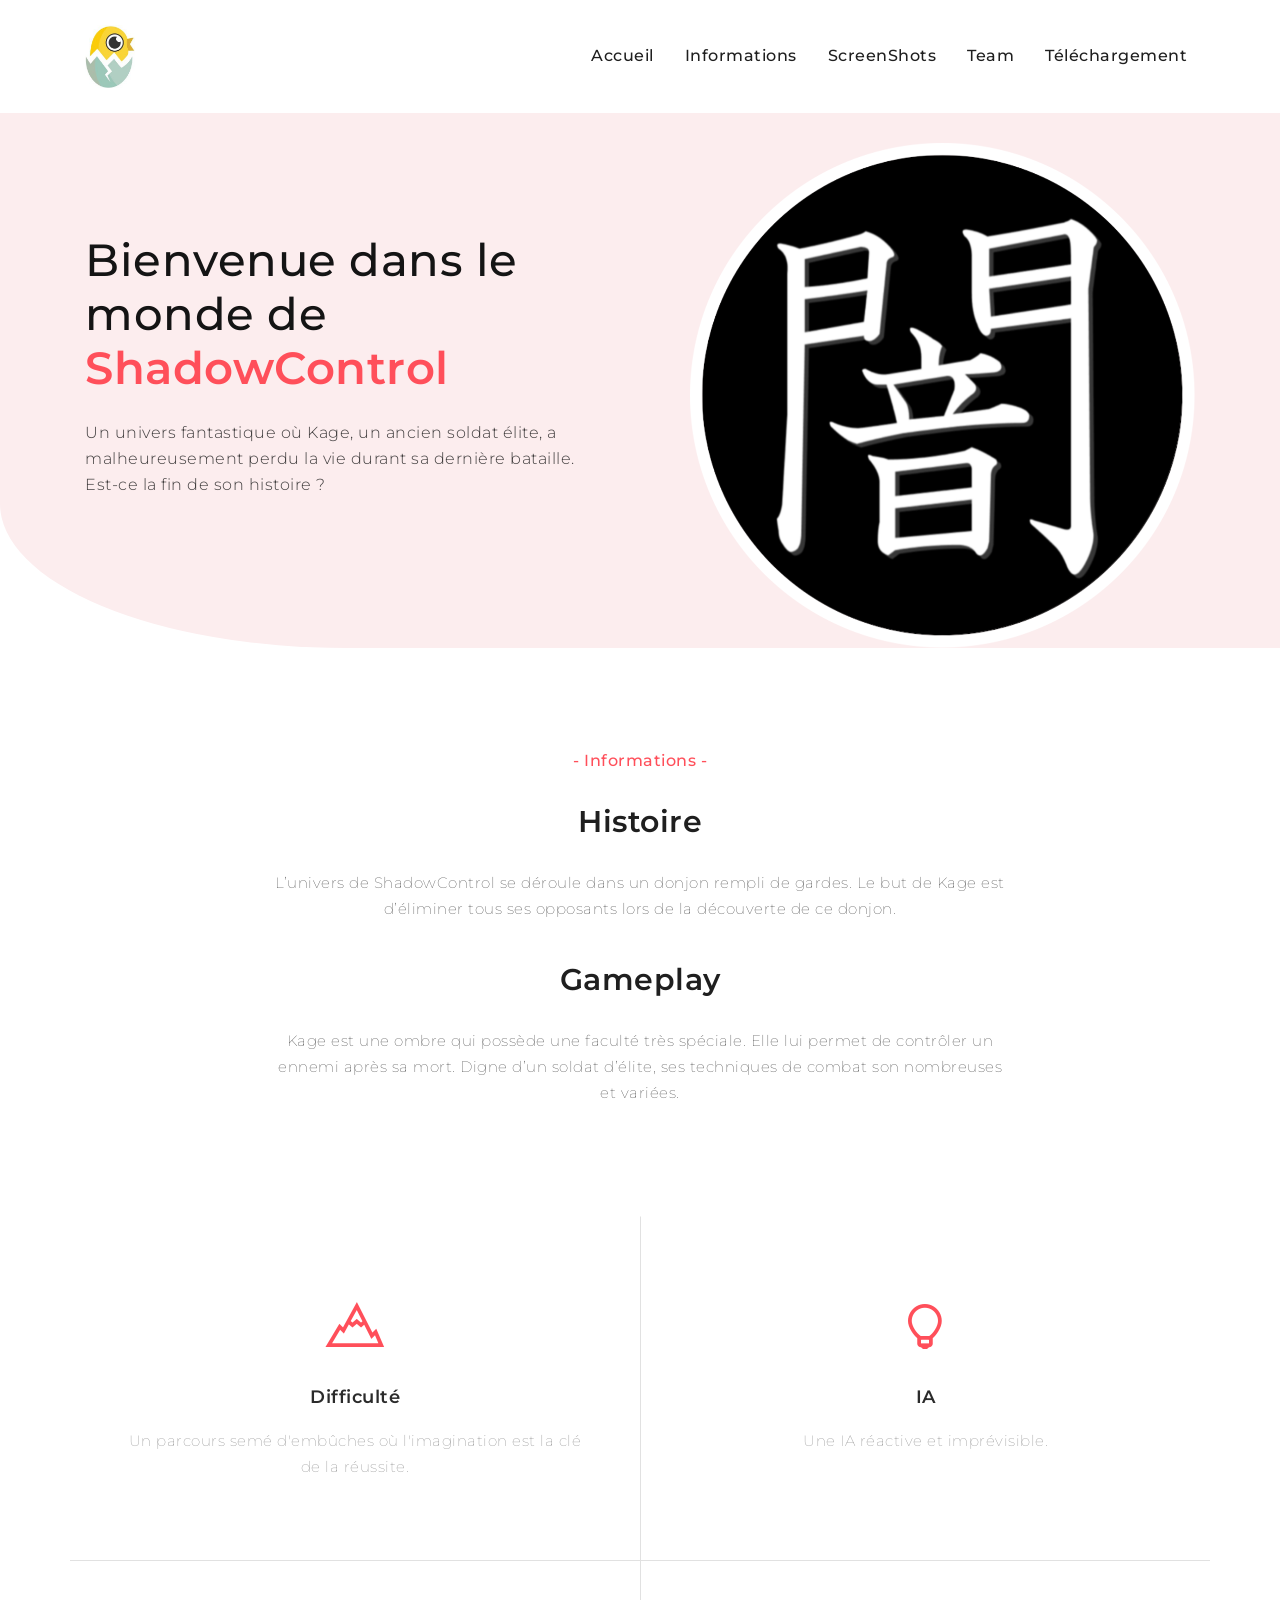
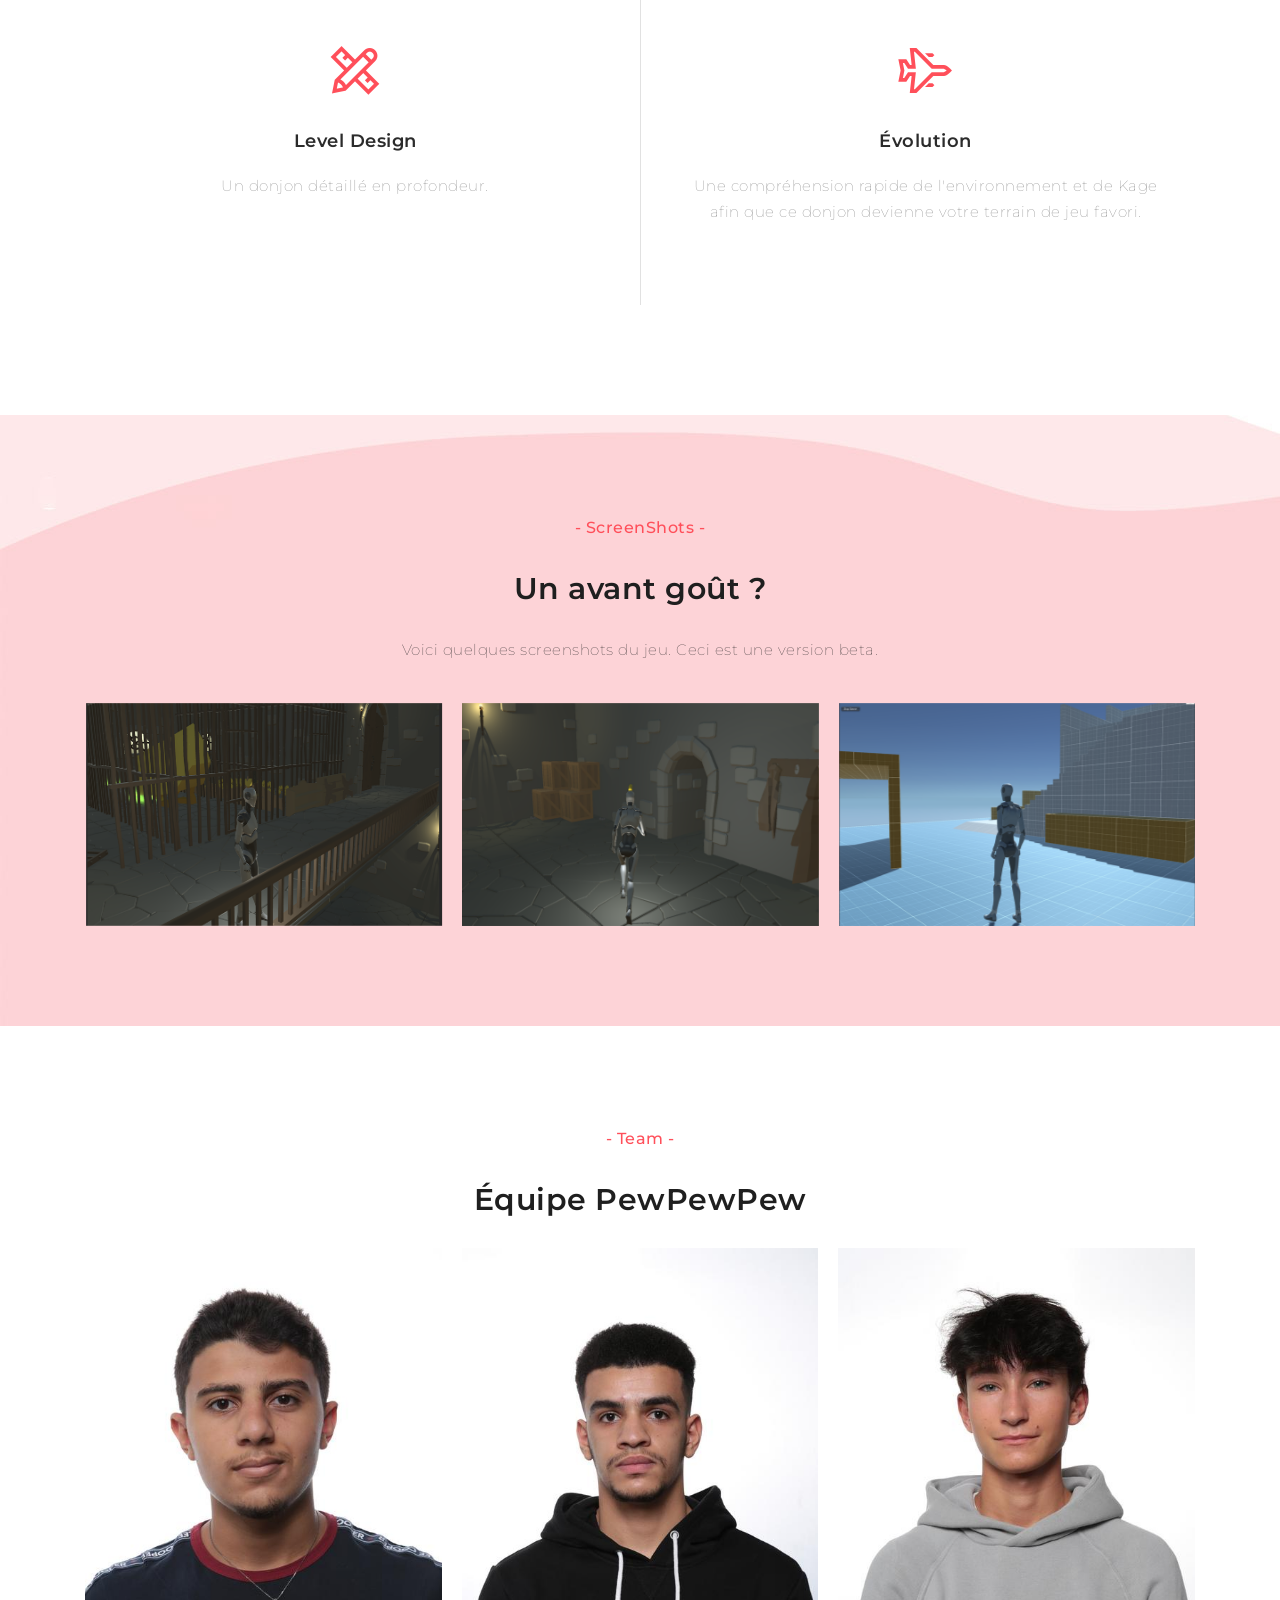
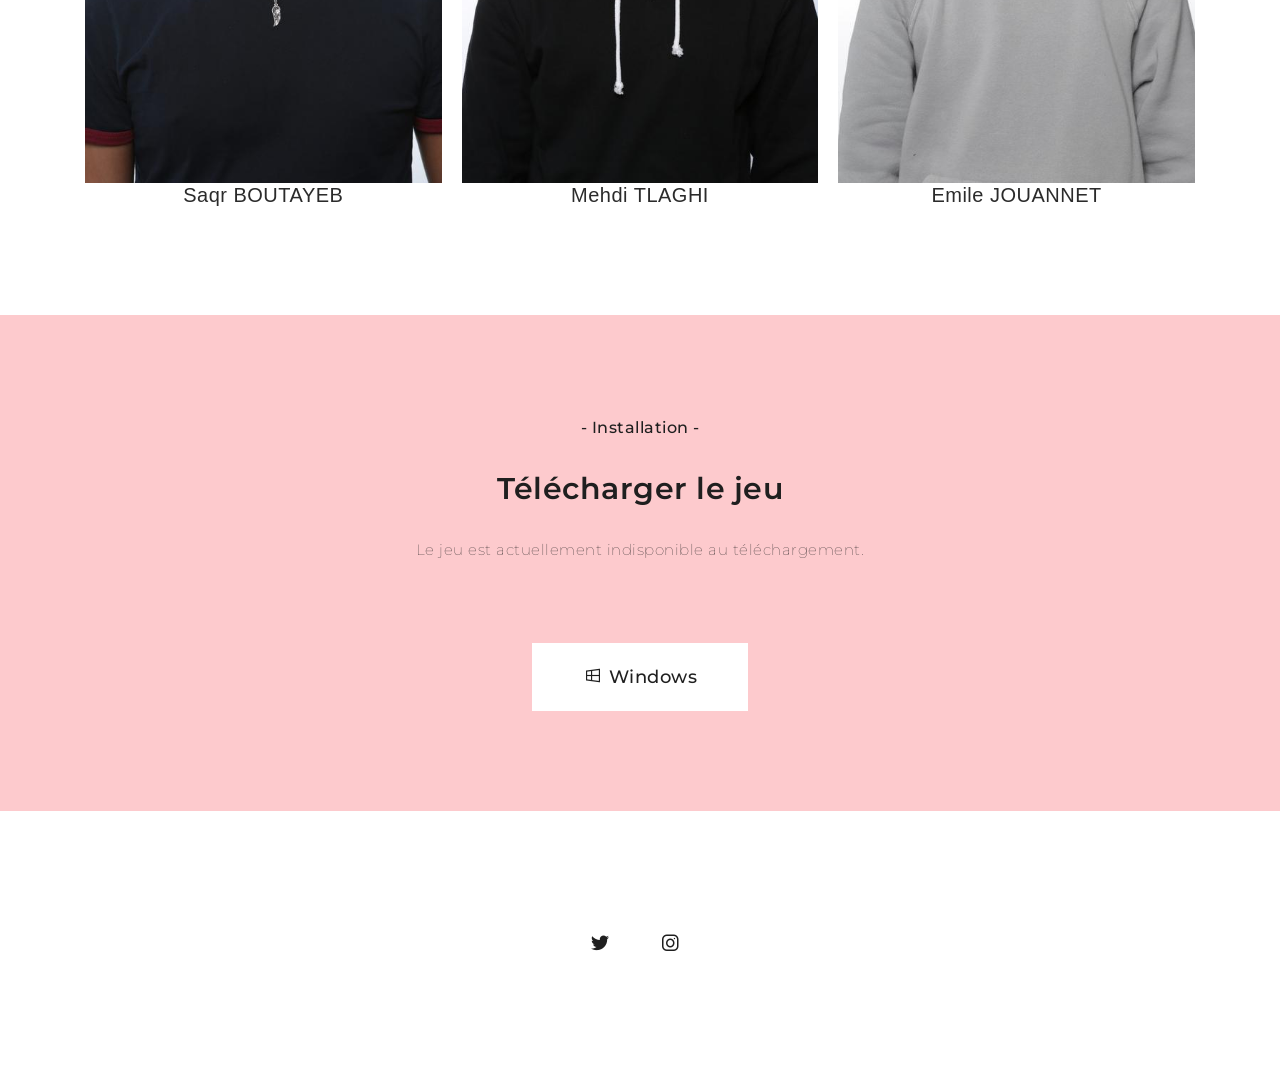
==== commit bf13e1a0: "website" ====
--- a/index.html
+++ b/index.html
@@ -130,7 +130,7 @@
                 <h3 class="heading text-center">Histoire</h3>
                 <p class="detail-text text-center">L’univers de ShadowControl se déroule dans un donjon rempli de gardes. Le but de Kage est d’éliminer tous ses opposants lors de la découverte de ce donjon.</p>
                 <h3 class="heading text-center">Gameplay</h3>
-                <p class="detail-text text-center">Kage possédait une faculté très spéciale qui lui permet grâce à son ombre de contrôler un ennemi après sa mort ainsi que de nombreux coups spéciaux digne d’un soldat d’élite.</p>
+                <p class="detail-text text-center">Kage est une ombre qui possède une faculté très spéciale. Elle lui permet de contrôler un ennemi après sa mort. Digne d’un soldat d’élite, ses techniques de combat son nombreuses et variées.</p>
             </div>
         </div>
         <div class="row our-services">
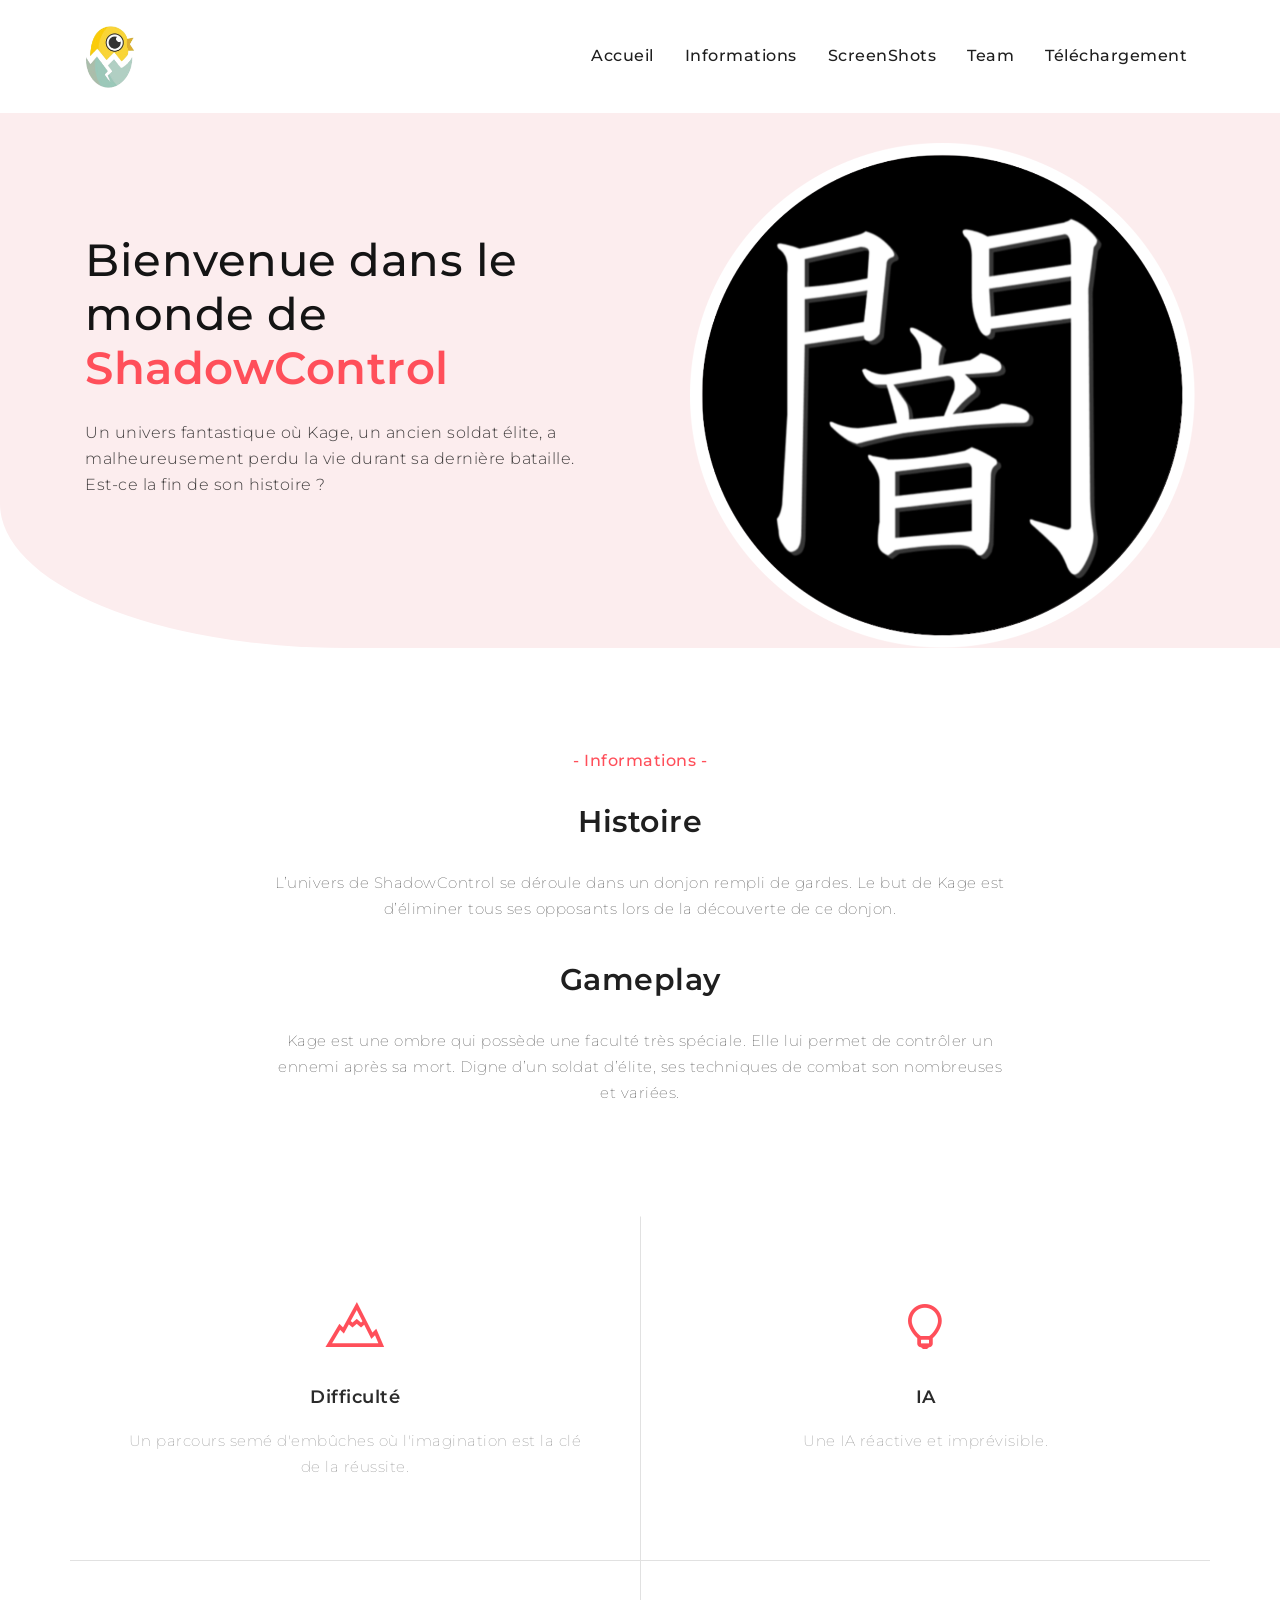
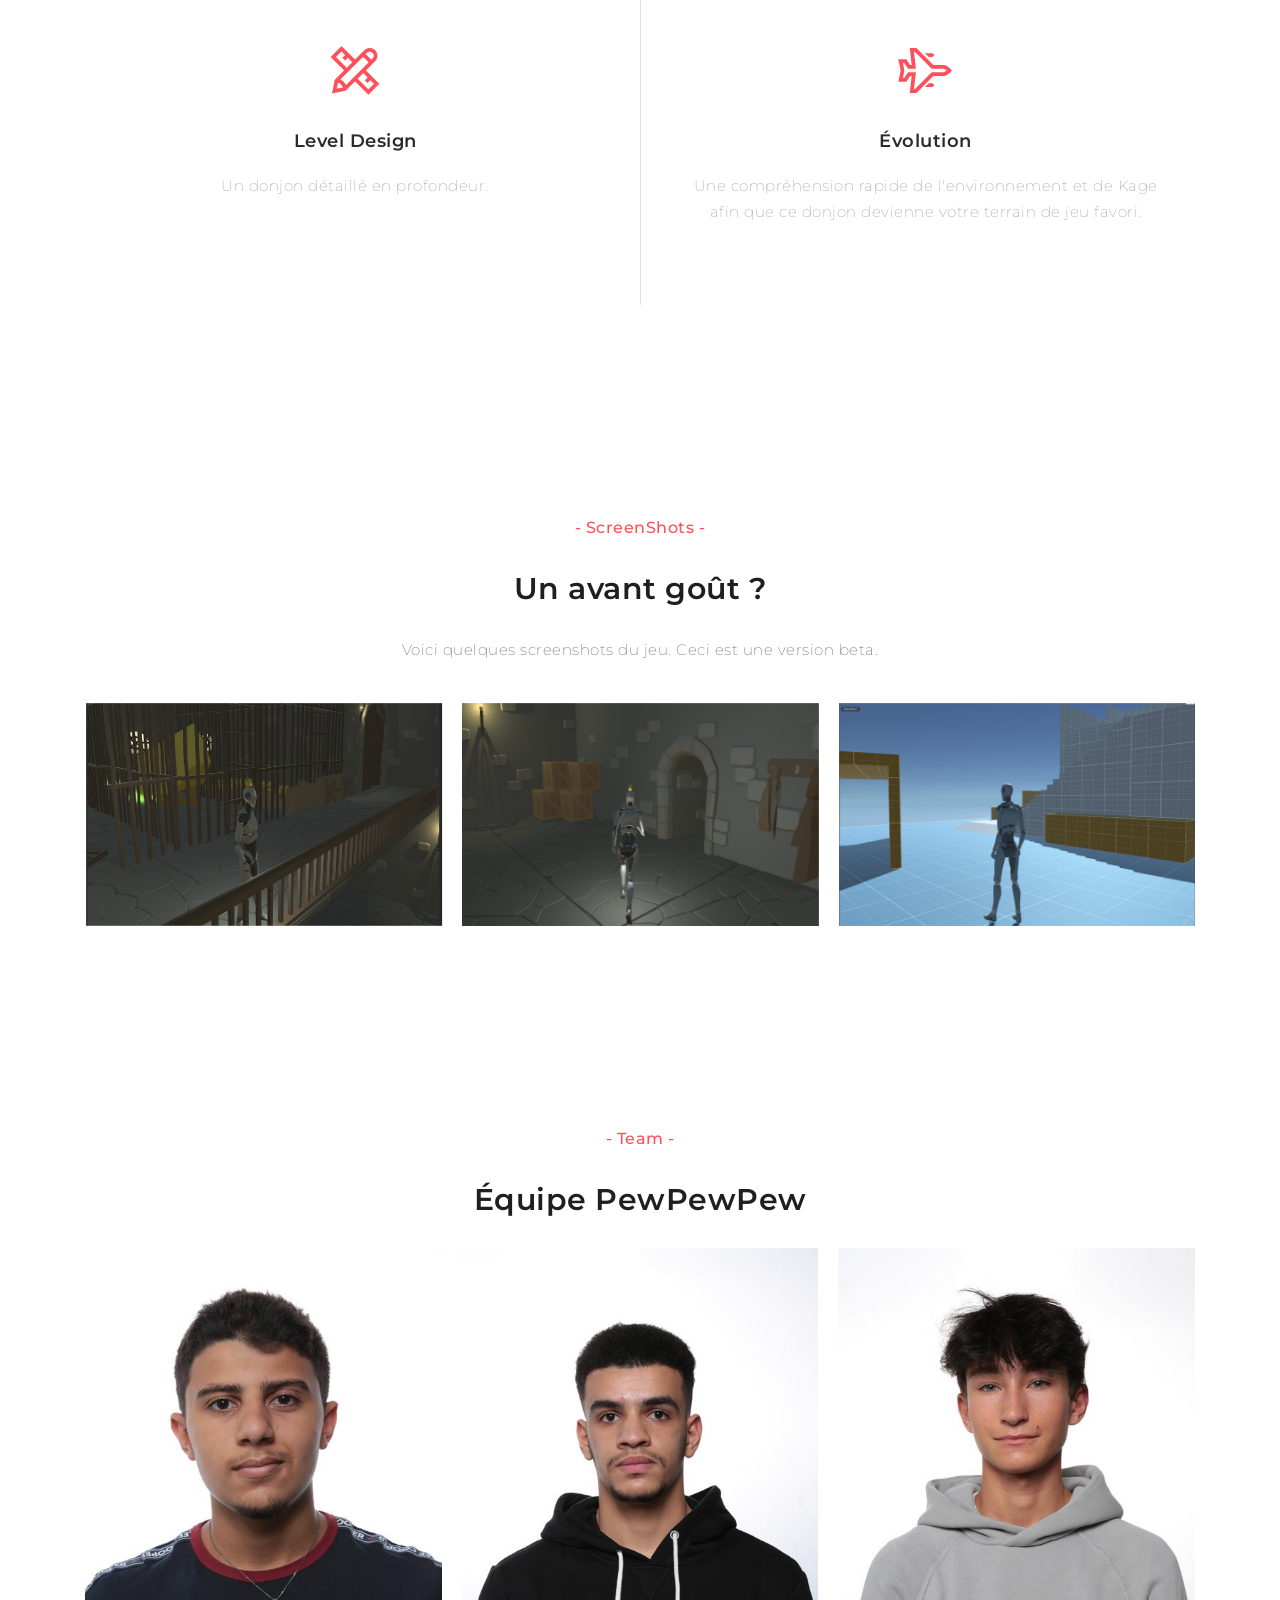
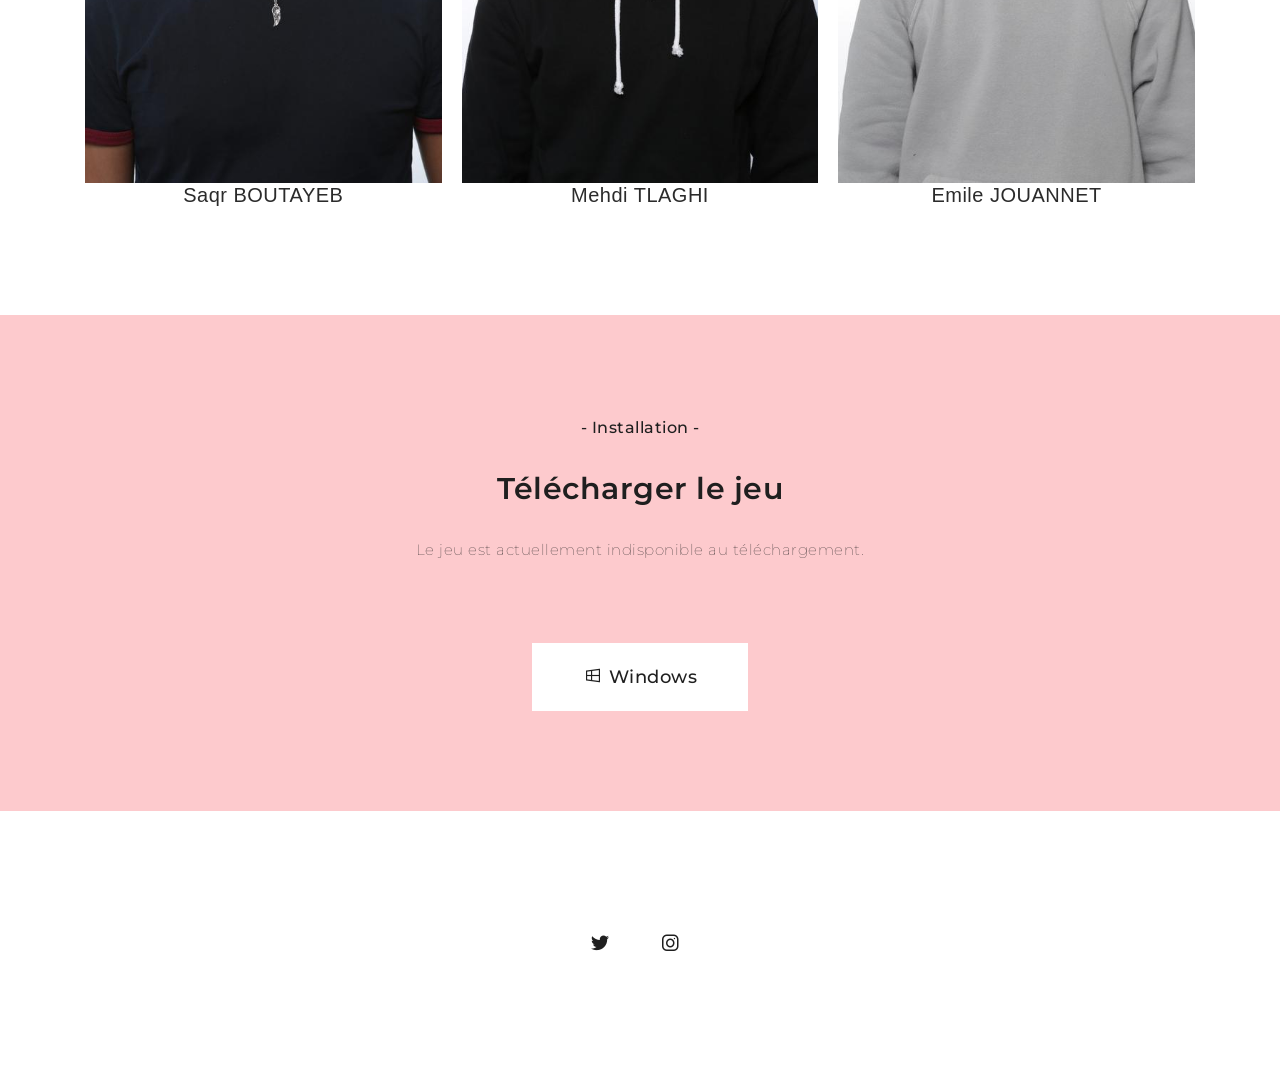
==== commit 2bcfb10c: "website" ====
--- a/index.html
+++ b/index.html
@@ -189,7 +189,7 @@
 <!--Services content end-->
 
 <!--Screen content end-->
-<section class="app-clips" id="app-clips" style="background: url('vapp-landing/img/img2.jpg')">
+<section class="app-clips" id="app-clips">
     <div class="container">
         <div class="row">
             <div class="col-12 col-md-10 col-lg-8 offset-md-1 offset-lg-2 app-clips-details" >
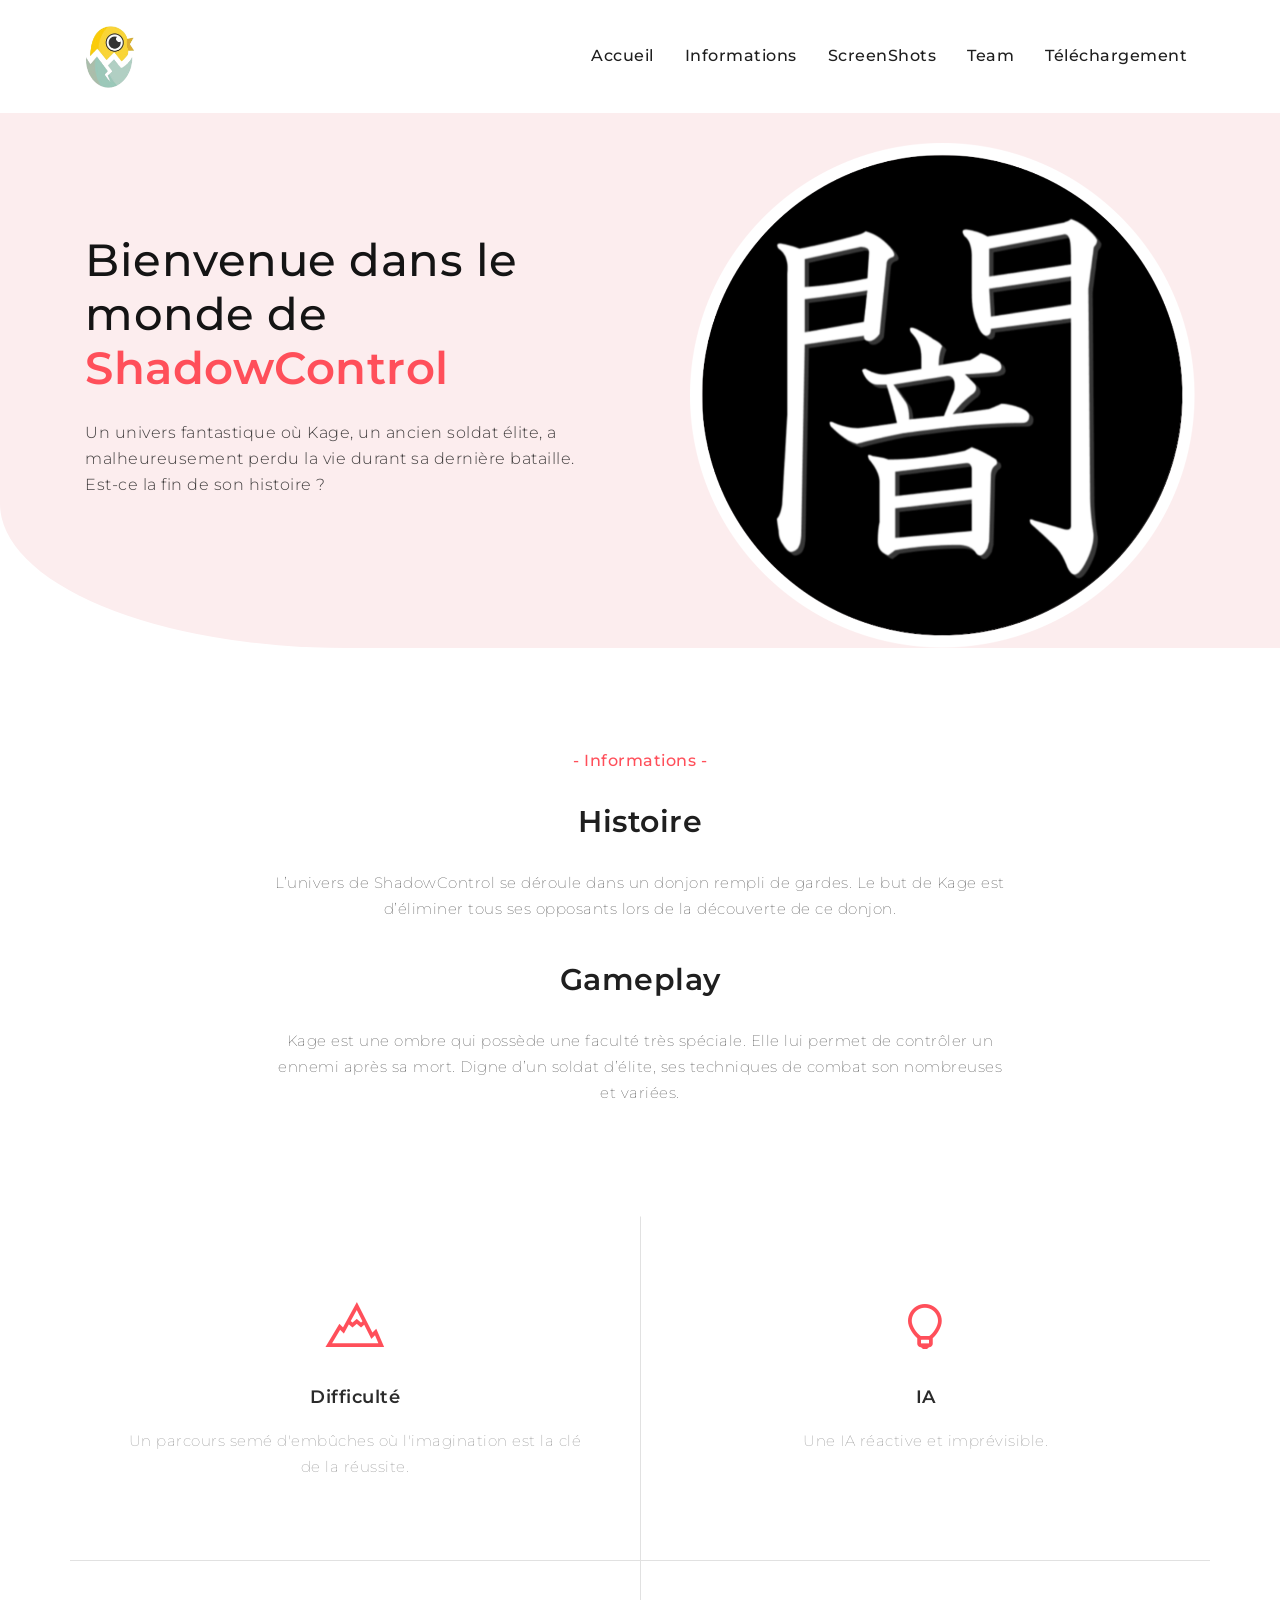
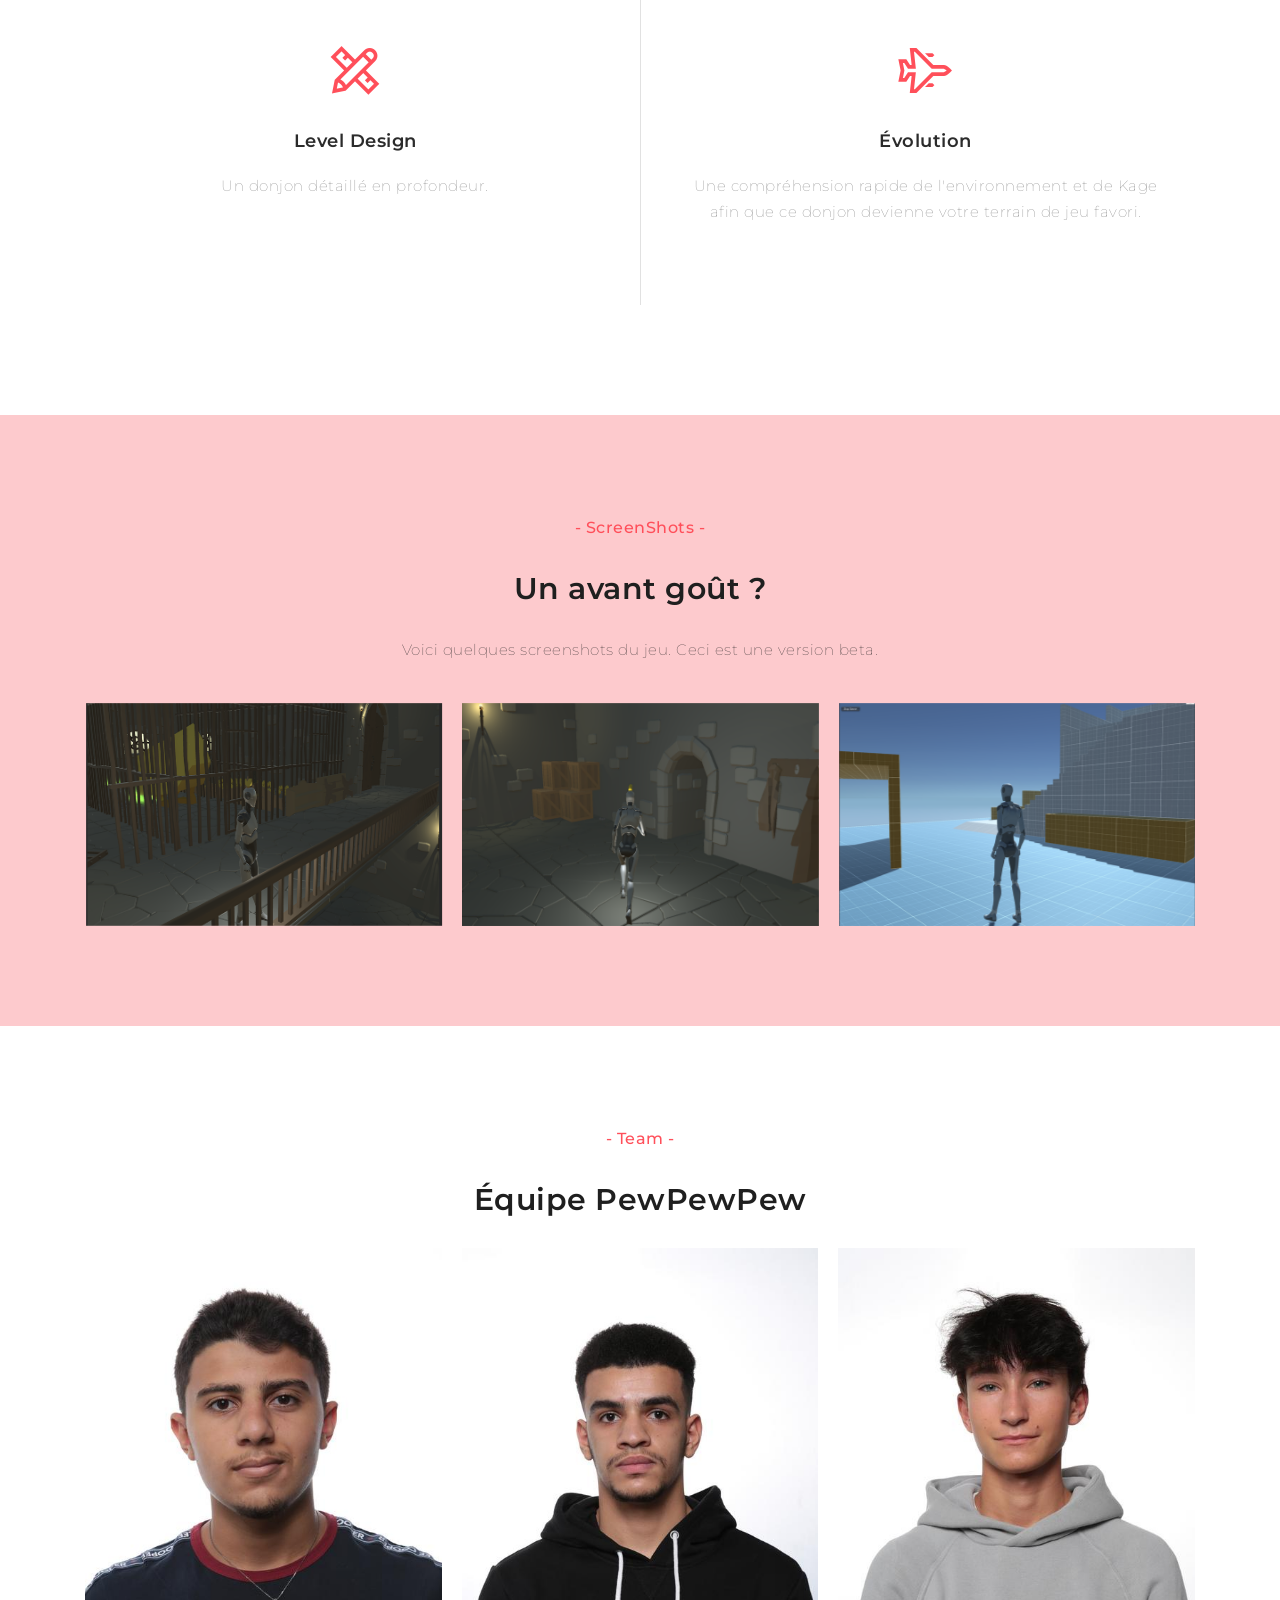
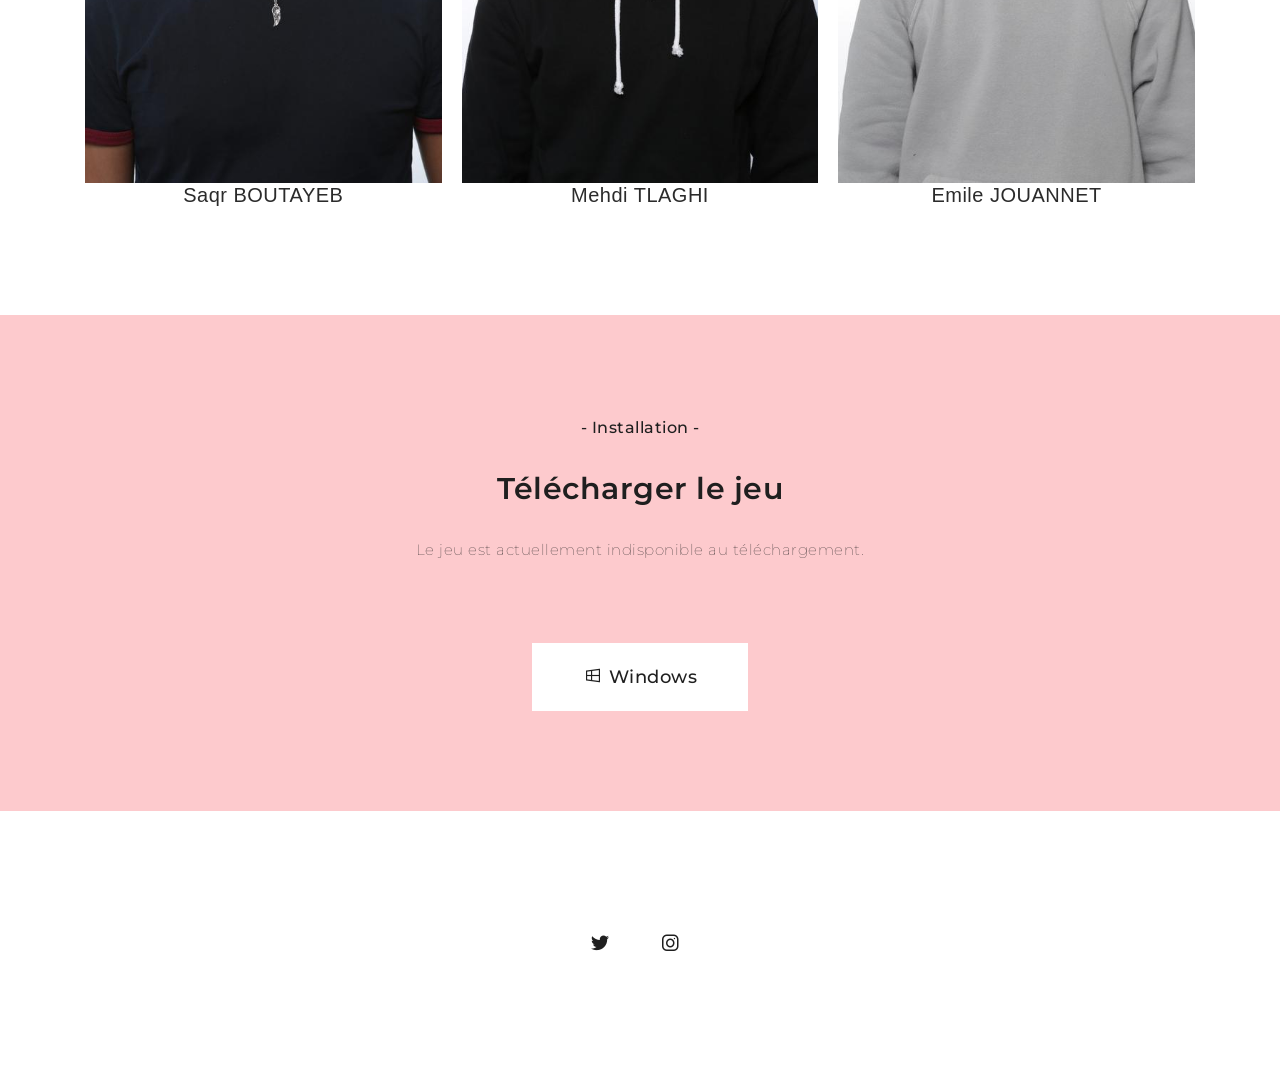
==== commit e23f5005: "website" ====
--- a/index.html
+++ b/index.html
@@ -189,7 +189,7 @@
 <!--Services content end-->
 
 <!--Screen content end-->
-<section class="app-clips" id="app-clips">
+<section class="app-clips" id="app-clips" style="background-color: #fdcacd;">
     <div class="container">
         <div class="row">
             <div class="col-12 col-md-10 col-lg-8 offset-md-1 offset-lg-2 app-clips-details" >
